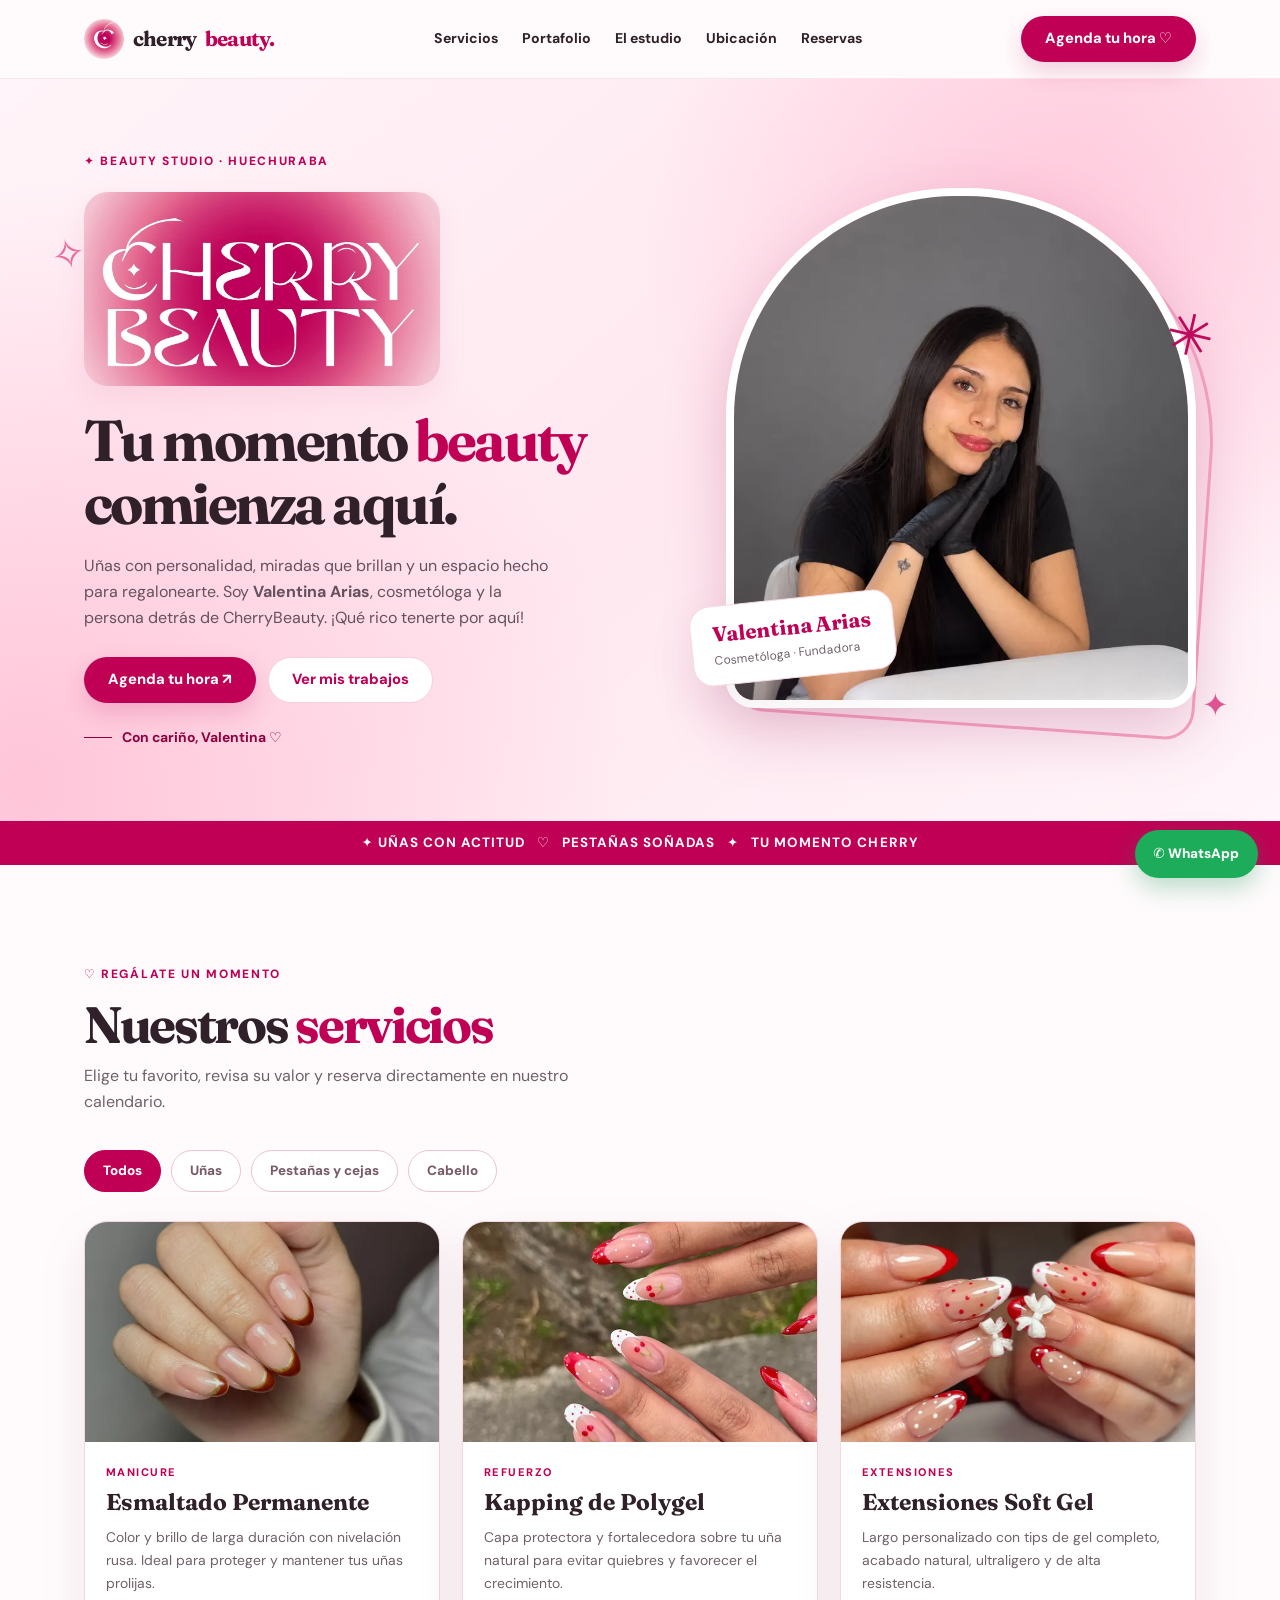
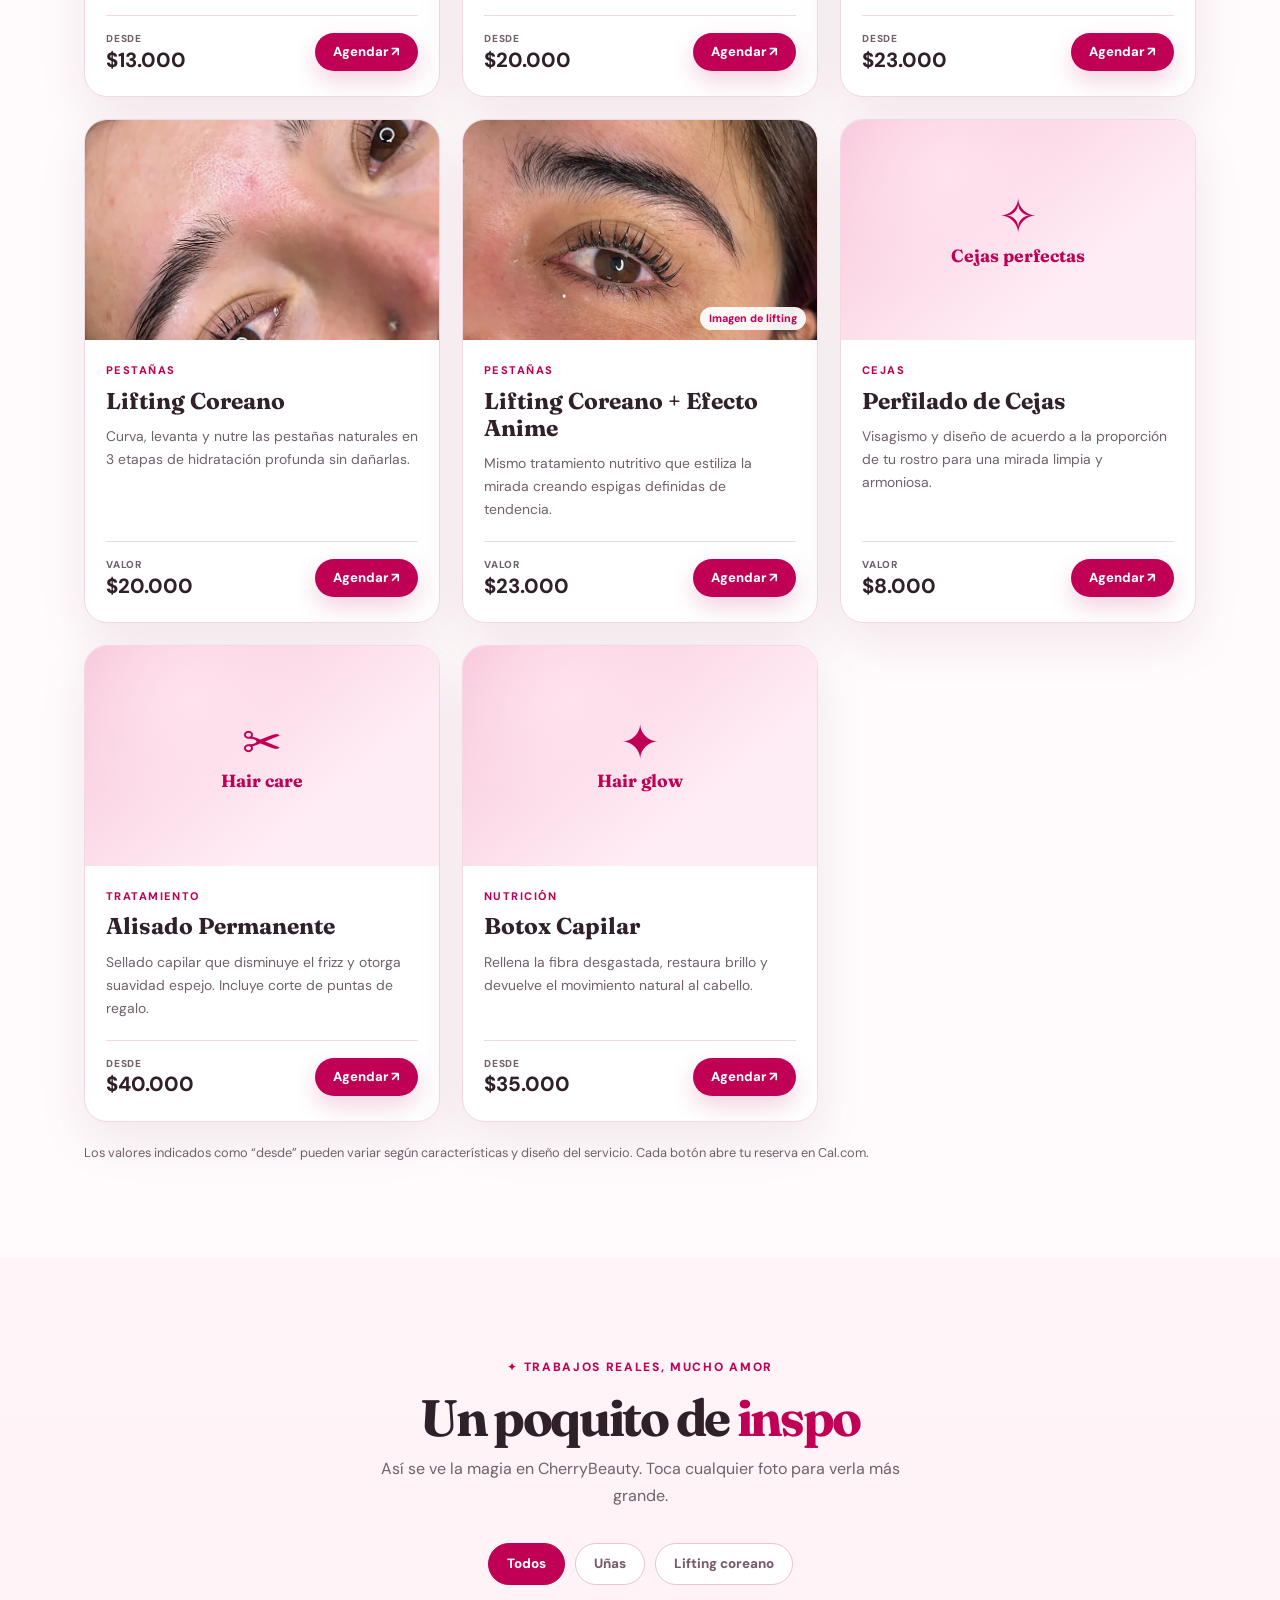
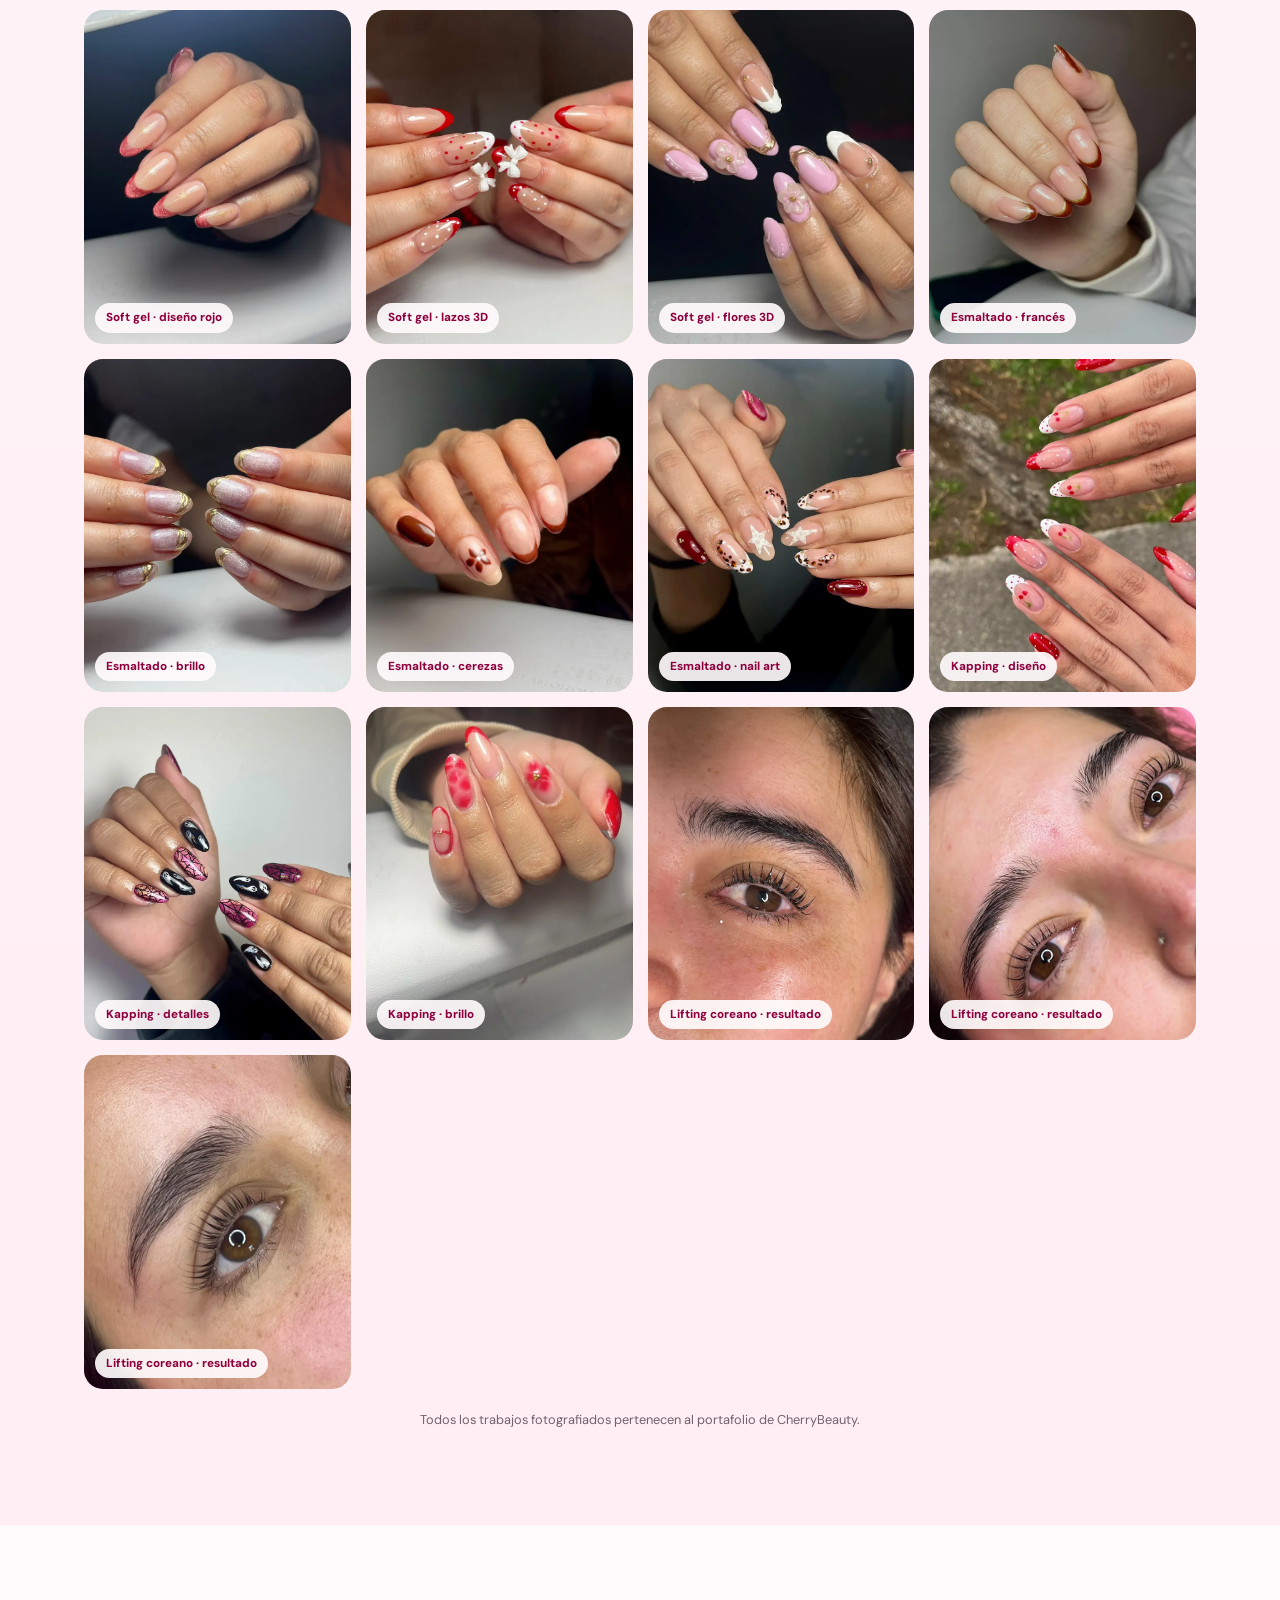
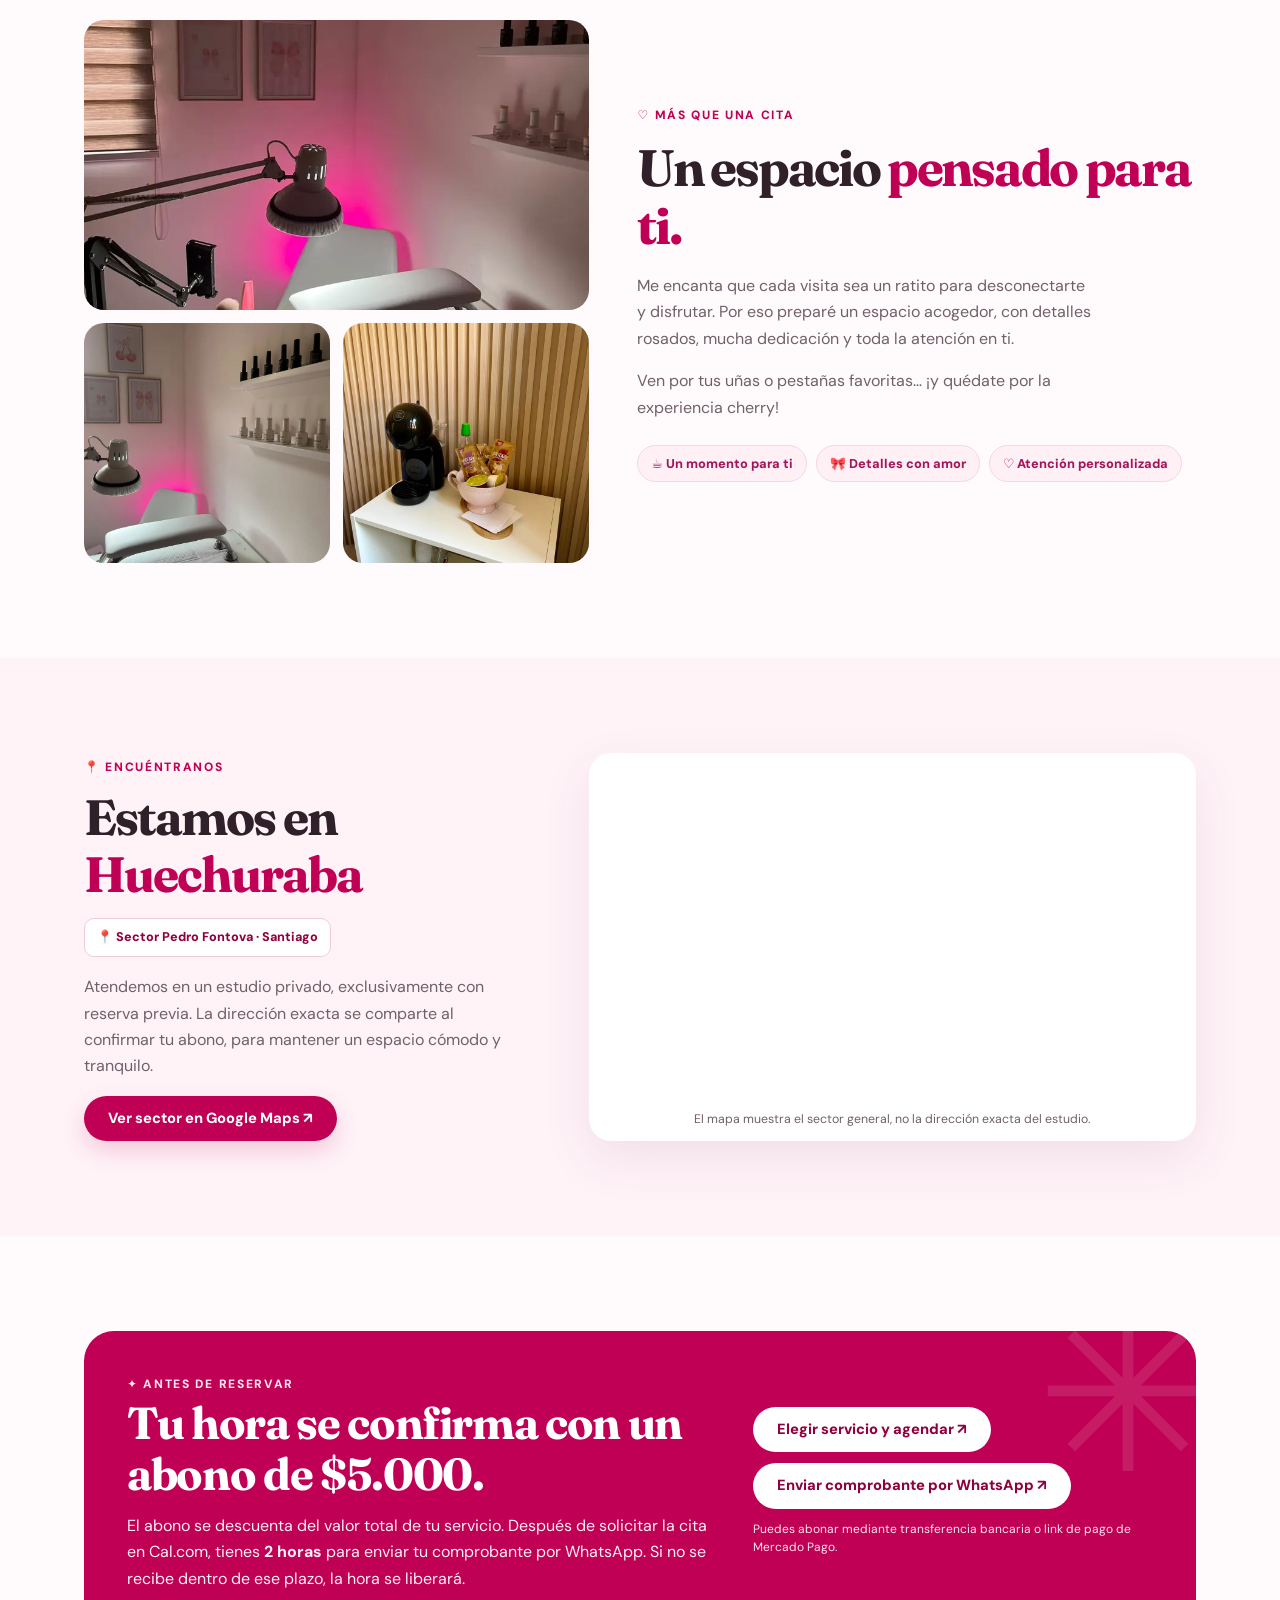
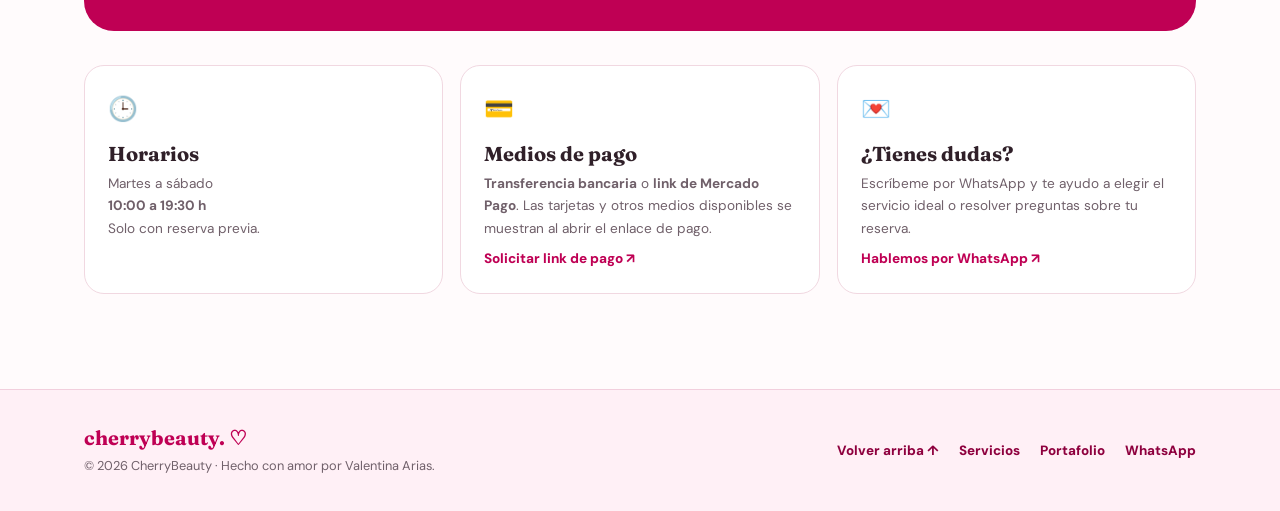
==== index.html @ fc08a3e6 "Add files via upload" ====
<!doctype html>
<html lang="es-CL">
<head>
  <meta charset="utf-8">
  <meta name="viewport" content="width=device-width, initial-scale=1">
  <meta name="theme-color" content="#c00059">
  <meta name="description" content="CherryBeauty: estudio de belleza de Valentina Arias en el sector Pedro Fontova, Huechuraba. Uñas, lifting coreano, cejas y tratamientos capilares. Agenda tu hora online.">
  <meta property="og:type" content="website">
  <meta property="og:title" content="CherryBeauty | Valentina Arias">
  <meta property="og:description" content="Tu momento beauty comienza aquí. Conoce nuestros servicios y reserva tu hora en Huechuraba.">
  <title>CherryBeauty | Valentina Arias · Agenda tu hora</title>
  <link rel="icon" type="image/webp" href="[data-uri]">
  <link rel="preconnect" href="https://fonts.googleapis.com">
  <link rel="preconnect" href="https://fonts.gstatic.com" crossorigin>
  <link href="https://fonts.googleapis.com/css2?family=DM+Sans:wght@400;500;600;700;800&family=Fraunces:opsz,wght,SOFT,WONK@9..144,600,0,1;9..144,700,0,1&display=swap" rel="stylesheet">
  <style>
    :root { --cherry:#bf0054; --cherry-dark:#8e003e; --pink:#ff91b9; --pale:#fff0f6; --blush:#ffe0eb; --cream:#fffbfc; --ink:#302029; --muted:#70606a; --border:#f1d8e1; --shadow:0 18px 50px rgba(122,29,72,.095); --radius:24px; }
    *,*::before,*::after {box-sizing:border-box}
    html {scroll-behavior:smooth;scroll-padding-top:90px}
    body {margin:0;font:400 16px/1.65 'DM Sans',system-ui,sans-serif;color:var(--ink);background:var(--cream);overflow-x:hidden}
    h1,h2,h3,p {margin-top:0}
    h1,h2,h3 {line-height:1.13}
    button,a { -webkit-tap-highlight-color:transparent }
    a {color:inherit}
    button {font:inherit;cursor:pointer}
    img {max-width:100%;display:block}
    .sr-only {position:absolute!important;clip:rect(1px,1px,1px,1px);height:1px;width:1px;overflow:hidden;white-space:nowrap}
    .skip-link {position:absolute;top:-100px;left:16px;background:#fff;padding:10px;z-index:9999}
    .skip-link:focus {top:12px}
    :focus-visible {outline:3px solid #ef73a1;outline-offset:3px}
    .container {max-width:1160px;margin:auto;padding-left:24px;padding-right:24px}
    .site-header {position:sticky;top:0;z-index:50;border-bottom:1px solid rgba(180,0,80,.09);background:rgba(255,251,252,.94);backdrop-filter:blur(16px)}
    .nav-inner {height:78px;display:flex;align-items:center;justify-content:space-between;gap:18px}
    .brand {display:flex;align-items:center;gap:9px;text-decoration:none;font-family:Fraunces,Georgia,serif;font-size:1.3rem;font-weight:700;letter-spacing:-.04em;white-space:nowrap}
    .brand img {width:40px;height:40px;object-fit:cover;border-radius:50%}
    .brand span {color:var(--cherry)}
    .nav-links {display:flex;gap:24px;align-items:center}
    .nav-links a {text-decoration:none;font-size:.88rem;font-weight:700;transition:color .2s}
    .nav-links a:hover {color:var(--cherry)}
    .nav-cta {white-space:nowrap}
    .btn {display:inline-flex;align-items:center;justify-content:center;gap:10px;text-decoration:none;border-radius:999px;border:1px solid transparent;padding:13px 23px;font-weight:800;line-height:1.2;font-size:.92rem;transition:transform .2s,background .2s,box-shadow .2s}
    .btn:hover {transform:translateY(-2px)}
    .btn-main {background:var(--cherry);color:white;box-shadow:0 10px 25px #bf00542e}
    .btn-main:hover {background:var(--cherry-dark)}
    .btn-light {background:#fff;color:var(--cherry);border-color:#f8cfde}
    .btn-outline {background:transparent;color:var(--cherry);border-color:var(--cherry)}
    .hero {position:relative;isolation:isolate;background:radial-gradient(circle at 83% 22%,#ff8db65b 0,transparent 35%),radial-gradient(circle at 2% 95%,#ffc5d9 0,transparent 42%),linear-gradient(140deg,#fff4f9,#ffe8f0 53%,#fff5fa);overflow:hidden}
    .hero::before {content:'✧';position:absolute;top:19%;left:4%;color:#eb6d9f;font-size:42px;transform:rotate(-15deg)}
    .hero::after {content:'✦';position:absolute;bottom:12%;right:4%;color:#df5490;font-size:32px}
    .hero-grid {min-height:650px;display:grid;grid-template-columns:1.03fr .97fr;gap:50px;align-items:center;padding-top:68px;padding-bottom:72px}
    .eyebrow {display:inline-flex;align-items:center;gap:7px;font-size:.75rem;font-weight:800;letter-spacing:.14em;text-transform:uppercase;color:var(--cherry)}
    .hero-logo {width:356px;max-width:100%;height:auto;border-radius:24px;margin:19px 0 24px;box-shadow:0 10px 30px #bf005414}
    .hero h1 {font:700 clamp(2.45rem,4.5vw,4.5rem)/1.09 Fraunces,Georgia,serif;letter-spacing:-.044em;margin-bottom:17px}
    .hero h1 em {font-style:normal;color:var(--cherry)}
    .hero p {color:#65515e;max-width:475px;margin-bottom:25px}
    .hero-actions {display:flex;flex-wrap:wrap;gap:12px}
    .hero-signature {margin-top:23px;display:flex;align-items:center;gap:10px;color:var(--cherry-dark);font-size:.87rem;font-weight:700}
    .signature-line {height:1px;width:28px;background:currentColor}
    .portrait {position:relative;max-width:470px;width:100%;margin-left:auto}
    .portrait::before {content:'';position:absolute;inset:22px -15px -18px 24px;border:3px solid #f8a7c4;border-radius:230px 230px 30px 30px;transform:rotate(4deg);z-index:-1}
    .portrait img {width:100%;height:520px;object-fit:cover;object-position:center 37%;border-radius:230px 230px 28px 28px;border:8px solid #fff;box-shadow:0 22px 60px #a02d6240}
    .portrait-note {position:absolute;bottom:30px;left:-35px;background:#fff;border:1px solid #f6dbe5;box-shadow:var(--shadow);border-radius:20px;padding:14px 21px;transform:rotate(-6deg);line-height:1.35}
    .portrait-note strong {display:block;color:var(--cherry);font-family:Fraunces,serif;font-size:1.3rem}
    .portrait-note span {font-size:.75rem;color:var(--muted)}
    .spark {position:absolute;right:-18px;top:23%;font-size:57px;line-height:1;color:#be0a5c;transform:rotate(13deg)}
    .ticker {background:var(--cherry);color:#fff;padding:11px 18px;text-align:center;font-weight:700;font-size:.84rem;letter-spacing:.075em}
    section {scroll-margin-top:88px}
    .section {padding-top:95px;padding-bottom:95px}
    .section-head {display:flex;align-items:end;justify-content:space-between;gap:20px;margin-bottom:34px}
    .section-head h2,.center-head h2 {font:700 clamp(2.2rem,4vw,3.25rem)/1.13 Fraunces,Georgia,serif;letter-spacing:-.045em;margin:10px 0 9px}
    .section-head p,.center-head p {color:var(--muted);max-width:540px;margin-bottom:0}
    .center-head {text-align:center;max-width:640px;margin:0 auto 34px}
    .center-head p {margin-left:auto;margin-right:auto}
    .pink-underline {color:var(--cherry)}
    .chips {display:flex;flex-wrap:wrap;gap:10px}
    .chip {border:1px solid #ebc4d3;background:#fff;color:#785b6a;border-radius:100px;padding:9px 18px;font-weight:800;font-size:.84rem;transition:.2s}
    .chip:hover,.chip[aria-pressed="true"] {background:var(--cherry);color:white;border-color:var(--cherry)}
    .services-grid {display:grid;grid-template-columns:repeat(3,minmax(0,1fr));gap:22px;margin-top:29px}
    .service-card {background:white;border:1px solid var(--border);border-radius:23px;overflow:hidden;display:flex;flex-direction:column;box-shadow:var(--shadow);transition:transform .2s,box-shadow .2s}
    .service-card:hover {transform:translateY(-5px);box-shadow:0 24px 54px #a54b761d}
    .service-media {height:220px;overflow:hidden;position:relative;background:linear-gradient(145deg,#ffdeeb,#ff8db9);display:flex;align-items:center;justify-content:center}
    .service-media img {width:100%;height:100%;object-fit:cover;object-position:center 48%;transition:transform .45s}
    .service-card:hover .service-media img {transform:scale(1.05)}
    .service-photo-note {position:absolute;bottom:10px;right:11px;background:#ffffffeb;color:var(--cherry);padding:3px 9px;border-radius:999px;font-size:.67rem;font-weight:800}
    .service-media.no-photo {background:radial-gradient(circle at 30% 25%,#ffe2ee,transparent 42%),linear-gradient(140deg,#f8c7db,#ffedf5 70%);color:var(--cherry)}
    .service-media.no-photo .art {text-align:center}
    .service-media.no-photo .art b {display:block;font-size:3rem;line-height:1.1}
    .service-media.no-photo .art small {font:700 1.1rem Fraunces,serif}
    .service-body {padding:21px 21px 23px;display:flex;flex-direction:column;flex:1}
    .service-category {font-size:.69rem;text-transform:uppercase;letter-spacing:.13em;font-weight:800;color:var(--cherry);margin-bottom:8px}
    .service-body h3 {font:700 1.43rem/1.19 Fraunces,Georgia,serif;margin-bottom:10px}
    .service-body p {font-size:.87rem;color:var(--muted);margin-bottom:20px;flex:1}
    .service-bottom {display:flex;justify-content:space-between;align-items:center;gap:9px;border-top:1px solid var(--border);padding-top:15px}
    .price-label {display:block;text-transform:uppercase;letter-spacing:.075em;color:var(--muted);font-size:.63rem;font-weight:800}
    .price-number {display:block;font-size:1.28rem;font-weight:800;line-height:1.25}
    .service-bottom .btn {font-size:.82rem;padding:10px 17px}
    .note-below {font-size:.8rem;color:var(--muted);margin:20px 0 0}
    .gallery-section {background:linear-gradient(180deg,#fff4f8,#ffeef4)}
    .gallery-grid {display:grid;grid-template-columns:repeat(4,minmax(0,1fr));gap:15px;margin-top:25px}
    .gallery-item {padding:0;border:0;position:relative;overflow:hidden;border-radius:19px;background:#f3dbe4;aspect-ratio:4/5;text-align:left;cursor:zoom-in}
    .gallery-item img {width:100%;height:100%;object-fit:cover;transition:transform .3s}
    .gallery-item:hover img {transform:scale(1.06)}
    .gallery-label {position:absolute;bottom:11px;left:11px;color:var(--cherry-dark);background:#fffbfcea;font-size:.73rem;padding:5px 11px;border-radius:30px;font-weight:800}
    .gallery-item[hidden],.service-card[hidden] {display:none!important}
    .experience-grid {display:grid;grid-template-columns:.95fr 1.05fr;gap:48px;align-items:center}
    .experience-photos {display:grid;grid-template-columns:1fr 1fr;gap:13px}
    .experience-photos img {width:100%;height:240px;object-fit:cover;border-radius:20px}
    .experience-photos img:first-child {height:290px;grid-column:span 2;object-position:center 55%}
    .experience-copy h2 {font:700 clamp(2.2rem,4vw,3.2rem)/1.13 Fraunces,Georgia,serif;letter-spacing:-.045em;margin:12px 0 18px}
    .experience-copy p {color:var(--muted);max-width:455px}
    .mini-list {display:flex;flex-wrap:wrap;gap:9px;margin-top:24px}
    .mini-list span {background:var(--pale);border:1px solid #f3d8e2;color:#a31558;border-radius:999px;padding:7px 13px;font-size:.8rem;font-weight:800}
    .location-section {background:#fff3f8}
    .location-grid {display:grid;grid-template-columns:.88fr 1.12fr;gap:28px;align-items:center}
    .location-copy h2 {font:700 clamp(2.2rem,4vw,3.1rem)/1.15 Fraunces,Georgia,serif;letter-spacing:-.04em;margin:10px 0 15px}
    .location-copy p {color:var(--muted);max-width:430px}
    .location-tag {display:inline-flex;align-items:center;gap:6px;padding:8px 12px;border-radius:10px;background:#fff;border:1px solid #efccda;color:var(--cherry-dark);font-weight:800;font-size:.79rem;margin-bottom:17px}
    .map-card {background:white;border:8px solid white;box-shadow:var(--shadow);border-radius:22px;overflow:hidden;min-height:340px}
    .map-card iframe {display:block;border:0;width:100%;height:340px}
    .map-foot {padding:8px 10px 4px;color:var(--muted);font-size:.77rem;text-align:center}
    .booking-banner {background:var(--cherry);color:#fff;border-radius:30px;display:grid;grid-template-columns:1.2fr .8fr;gap:25px;padding:39px 43px;align-items:center;position:relative;overflow:hidden}
    .booking-banner::after {content:'✳';position:absolute;right:-24px;top:-45px;font-size:220px;opacity:.11;line-height:1}
    .booking-banner h2 {font:700 clamp(2rem,3.5vw,3rem)/1.15 Fraunces,Georgia,serif;letter-spacing:-.03em;margin:0 0 13px}
    .booking-banner p {margin:0;color:#fff0f6;max-width:580px}
    .booking-actions {display:flex;flex-direction:column;align-items:flex-start;gap:11px;position:relative;z-index:1}
    .booking-actions .btn {color:var(--cherry-dark);background:#fff;min-width:220px}
    .booking-actions .small {font-size:.75rem;color:#ffe4ee;line-height:1.5}
    .info-grid {display:grid;grid-template-columns:repeat(3,minmax(0,1fr));gap:17px;margin-top:34px}
    .info-card {border:1px solid var(--border);background:#fff;border-radius:20px;padding:23px}
    .info-card .info-icon {font-size:1.5rem;margin-bottom:12px}
    .info-card h3 {font:700 1.26rem Fraunces,Georgia,serif;margin-bottom:7px}
    .info-card p {font-size:.85rem;color:var(--muted);margin-bottom:0}
    .info-card a {color:var(--cherry);font-weight:800;text-decoration:none}
    .info-card a:hover {text-decoration:underline}
    .footer {background:#fff0f6;border-top:1px solid #f2cfdd;padding:35px 0}
    .footer-inner {display:flex;align-items:center;justify-content:space-between;gap:25px;flex-wrap:wrap}
    .footer-brand {font:700 1.25rem Fraunces,Georgia,serif;color:var(--cherry)}
    .footer p {font-size:.8rem;color:var(--muted);margin:5px 0 0}
    .footer-links {display:flex;gap:20px;flex-wrap:wrap}
    .footer-links a {font-size:.84rem;text-decoration:none;font-weight:800;color:var(--cherry-dark)}
    .footer-links a:hover {text-decoration:underline}
    .wa-float {position:fixed;bottom:22px;right:22px;z-index:60;background:#1dac59;color:#fff;border-radius:100px;box-shadow:0 9px 26px #249a5c55;text-decoration:none;font-weight:800;display:flex;align-items:center;gap:8px;padding:13px 19px;font-size:.85rem;transition:transform .2s}
    .wa-float:hover {transform:translateY(-3px)}
    .lightbox {position:fixed;inset:0;background:#1b0819e8;z-index:100;display:none;align-items:center;justify-content:center;padding:45px 20px 30px}
    .lightbox.is-open {display:flex}
    .lightbox-inner {max-width:min(92vw,800px);max-height:90vh;text-align:center}
    .lightbox-inner img {max-height:78vh;max-width:100%;width:auto;margin:auto;object-fit:contain;border-radius:14px}
    .lightbox-caption {margin:12px 0 0;color:#fff;font-weight:700}
    .lightbox-close {position:absolute;top:13px;right:19px;border:0;background:white;color:var(--cherry);border-radius:50%;font-size:1.5rem;font-weight:800;width:43px;height:43px}
    @media(max-width:1010px) { .nav-links {gap:12px}.nav-links a {font-size:.81rem}.hero-grid {gap:25px}.portrait img {height:480px}.services-grid {grid-template-columns:repeat(2,minmax(0,1fr))}.gallery-grid {grid-template-columns:repeat(3,minmax(0,1fr))}}
    @media(max-width:760px) { .nav-inner {height:67px}.nav-links {display:none}.brand {font-size:1.17rem}.brand img {width:35px;height:35px}.nav-cta {font-size:.8rem;padding:10px 14px}.hero-grid {grid-template-columns:1fr;gap:30px;padding-top:40px;padding-bottom:55px}.hero-content {text-align:center}.hero-logo {margin:15px auto 22px;width:310px}.hero p {margin-left:auto;margin-right:auto}.hero-actions {justify-content:center}.hero-signature {justify-content:center}.portrait {margin:0 auto;width:min(100%,400px)}.portrait img {height:410px}.portrait-note {left:0;bottom:18px}.spark {right:0}.hero::before {top:2%}.section {padding-top:72px;padding-bottom:72px}.section-head {display:block}.section-head .chips {margin-top:21px}.experience-grid,.location-grid,.booking-banner {grid-template-columns:1fr}.experience-grid {gap:25px}.experience-copy {grid-row:1}.booking-banner {padding:29px 27px}.info-grid {grid-template-columns:1fr 1fr}.map-card iframe {height:300px}.map-card {min-height:300px}}
    @media(max-width:520px) { .container {padding-left:17px;padding-right:17px}.hero-grid {padding-top:23px;padding-bottom:44px;gap:15px}.hero h1 {font-size:2.22rem;margin-bottom:12px}.hero-logo {width:234px;margin:10px auto 12px}.hero p {font-size:.9rem;line-height:1.48;margin-bottom:17px}.hero-signature {margin-top:12px}.portrait {width:min(100%,340px)}.portrait img {height:376px}.portrait-note {left:-2px;bottom:12px;padding:10px 15px}.portrait-note strong {font-size:1.05rem}.ticker {font-size:.66rem;letter-spacing:.02em}.section {padding-top:60px;padding-bottom:60px}.services-grid {grid-template-columns:1fr;gap:16px}.service-media {height:235px}.gallery-grid {grid-template-columns:repeat(2,minmax(0,1fr));gap:10px}.gallery-item {border-radius:13px}.gallery-label {font-size:.66rem;bottom:7px;left:6px;padding:4px 7px}.experience-photos img {height:165px;border-radius:13px}.experience-photos img:first-child {height:215px}.info-grid {grid-template-columns:1fr}.footer-inner {justify-content:center;text-align:center}.footer-links {justify-content:center}.wa-float {right:14px;bottom:13px;padding:10px 14px;font-size:.78rem}.chip {padding:8px 12px;font-size:.75rem}.btn {padding:12px 18px}.booking-banner {border-radius:21px}.booking-actions .btn {width:100%}}
    @media(prefers-reduced-motion:reduce) {html {scroll-behavior:auto}*,*::before,*::after {transition-duration:.01ms!important;animation-duration:.01ms!important}}
  </style>
</head>
<body>
  <a class="skip-link" href="#contenido">Saltar al contenido</a>
  <header class="site-header" id="inicio">
    <nav class="container nav-inner" aria-label="Menú principal">
      <a class="brand" href="#inicio"><img src="[data-uri]" width="40" height="40" alt="Símbolo CherryBeauty">cherry<span>beauty.</span></a>
      <div class="nav-links"><a href="#servicios">Servicios</a><a href="#portafolio">Portafolio</a><a href="#estudio">El estudio</a><a href="#ubicacion">Ubicación</a><a href="#reservas">Reservas</a></div>
      <a class="btn btn-main nav-cta" href="#servicios">Agenda tu hora ♡</a>
    </nav>
  </header>
  <main id="contenido">
    <section class="hero" aria-labelledby="hero-title">
      <div class="container hero-grid">
        <div class="hero-content">
          <div class="eyebrow">✦ Beauty studio · Huechuraba</div>
          <img class="hero-logo" src="[data-uri]" width="1240" height="675" alt="Logo oficial CHERRY BEAUTY">
          <h1 id="hero-title">Tu momento <em>beauty</em> comienza aquí.</h1>
          <p>Uñas con personalidad, miradas que brillan y un espacio hecho para regalonearte. Soy <strong>Valentina Arias</strong>, cosmetóloga y la persona detrás de CherryBeauty. ¡Qué rico tenerte por aquí!</p>
          <div class="hero-actions"><a class="btn btn-main" href="#servicios">Agenda tu hora ↗</a><a class="btn btn-light" href="#portafolio">Ver mis trabajos</a></div>
          <div class="hero-signature"><span class="signature-line"></span> Con cariño, Valentina ♡</div>
        </div>
        <div class="portrait">
          <img src="[data-uri]" width="720" height="1080" fetchpriority="high" alt="Valentina Arias, cosmetóloga y fundadora de CherryBeauty">
          <div class="portrait-note"><strong>Valentina Arias</strong><span>Cosmetóloga · Fundadora</span></div>
          <span class="spark" aria-hidden="true">✳</span>
        </div>
      </div>
    </section>
    <div class="ticker">✦ UÑAS CON ACTITUD &nbsp; ♡ &nbsp; PESTAÑAS SOÑADAS &nbsp; ✦ &nbsp; TU MOMENTO CHERRY</div>
    <section class="section container" id="servicios" aria-labelledby="servicios-title">
      <div class="section-head">
        <div><div class="eyebrow">♡ Regálate un momento</div><h2 id="servicios-title">Nuestros <span class="pink-underline">servicios</span></h2><p>Elige tu favorito, revisa su valor y reserva directamente en nuestro calendario.</p></div>
      </div>
      <div class="chips" id="service-filters" role="group" aria-label="Filtrar servicios">
        <button class="chip" type="button" data-service-filter="todos" aria-pressed="true">Todos</button>
        <button class="chip" type="button" data-service-filter="unas" aria-pressed="false">Uñas</button>
        <button class="chip" type="button" data-service-filter="mirada" aria-pressed="false">Pestañas y cejas</button>
        <button class="chip" type="button" data-service-filter="cabello" aria-pressed="false">Cabello</button>
      </div>
      <div id="services-grid" class="services-grid" aria-live="polite"></div>
      <p class="note-below">Los valores indicados como “desde” pueden variar según características y diseño del servicio. Cada botón abre tu reserva en Cal.com.</p>
    </section>
    <section class="gallery-section section" id="portafolio" aria-labelledby="portafolio-title">
      <div class="container">
        <div class="center-head"><div class="eyebrow">✦ Trabajos reales, mucho amor</div><h2 id="portafolio-title">Un poquito de <span class="pink-underline">inspo</span></h2><p>Así se ve la magia en CherryBeauty. Toca cualquier foto para verla más grande.</p></div>
        <div class="chips" style="justify-content:center" id="gallery-filters" role="group" aria-label="Filtrar portafolio">
          <button class="chip" type="button" data-gallery-filter="todos" aria-pressed="true">Todos</button>
          <button class="chip" type="button" data-gallery-filter="unas" aria-pressed="false">Uñas</button>
          <button class="chip" type="button" data-gallery-filter="mirada" aria-pressed="false">Lifting coreano</button>
        </div>
        <div class="gallery-grid" id="gallery-grid"></div>
        <p class="note-below" style="text-align:center">Todos los trabajos fotografiados pertenecen al portafolio de CherryBeauty.</p>
        <div id="instagram-link-wrap" style="text-align:center;margin-top:24px" hidden><a class="btn btn-outline" id="instagram-link" href="#" target="_blank" rel="noopener noreferrer">Ver más en Instagram ↗</a></div>
      </div>
    </section>
    <section class="section container" id="estudio" aria-labelledby="estudio-title">
      <div class="experience-grid">
        <div class="experience-photos">
          <img src="[data-uri]" width="900" height="1200" loading="lazy" alt="Mesa de manicure de CherryBeauty con luz rosada y decoración">
          <img src="[data-uri]" width="700" height="900" loading="lazy" alt="Detalle del espacio de trabajo, colores y decoración del estudio">
          <img src="[data-uri]" width="700" height="900" loading="lazy" alt="Rincón de café y cortesías del estudio CherryBeauty">
        </div>
        <div class="experience-copy"><div class="eyebrow">♡ Más que una cita</div><h2 id="estudio-title">Un espacio <span class="pink-underline">pensado para ti.</span></h2><p>Me encanta que cada visita sea un ratito para desconectarte y disfrutar. Por eso preparé un espacio acogedor, con detalles rosados, mucha dedicación y toda la atención en ti.</p><p>Ven por tus uñas o pestañas favoritas… ¡y quédate por la experiencia cherry!</p><div class="mini-list"><span>☕ Un momento para ti</span><span>🎀 Detalles con amor</span><span>♡ Atención personalizada</span></div></div>
      </div>
    </section>
    <section class="location-section section" id="ubicacion" aria-labelledby="ubicacion-title">
      <div class="container location-grid">
        <div class="location-copy"><div class="eyebrow">📍 Encuéntranos</div><h2 id="ubicacion-title">Estamos en <span class="pink-underline">Huechuraba</span></h2><div class="location-tag">📍 Sector Pedro Fontova · Santiago</div><p>Atendemos en un estudio privado, exclusivamente con reserva previa. La dirección exacta se comparte al confirmar tu abono, para mantener un espacio cómodo y tranquilo.</p><a class="btn btn-main" href="https://www.google.com/maps/search/?api=1&amp;query=Pedro+Fontova%2C+Huechuraba%2C+Chile" target="_blank" rel="noopener noreferrer">Ver sector en Google Maps ↗</a></div>
        <div class="map-card"><iframe title="Mapa general del sector Pedro Fontova, Huechuraba" loading="lazy" referrerpolicy="no-referrer-when-downgrade" src="https://www.google.com/maps?q=Pedro%20Fontova%2C%20Huechuraba%2C%20Chile&amp;output=embed"></iframe><div class="map-foot">El mapa muestra el sector general, no la dirección exacta del estudio.</div></div>
      </div>
    </section>
    <section class="section container" id="reservas" aria-labelledby="reservas-title">
      <div class="booking-banner"><div><div class="eyebrow" style="color:#ffe5ef">✦ Antes de reservar</div><h2 id="reservas-title">Tu hora se confirma con un abono de $5.000.</h2><p>El abono se descuenta del valor total de tu servicio. Después de solicitar la cita en Cal.com, tienes <strong>2 horas</strong> para enviar tu comprobante por WhatsApp. Si no se recibe dentro de ese plazo, la hora se liberará.</p></div><div class="booking-actions"><a class="btn" href="#servicios">Elegir servicio y agendar ↗</a><a class="btn" id="receipt-link" href="https://wa.me/56926038867" target="_blank" rel="noopener noreferrer">Enviar comprobante por WhatsApp ↗</a><span class="small">Puedes abonar mediante transferencia bancaria o link de pago de Mercado Pago.</span></div></div>
      <div class="info-grid" id="contacto">
        <div class="info-card"><div class="info-icon">🕒</div><h3>Horarios</h3><p>Martes a sábado<br><strong>10:00 a 19:30 h</strong><br>Solo con reserva previa.</p></div>
        <div class="info-card"><div class="info-icon">💳</div><h3>Medios de pago</h3><p><strong>Transferencia bancaria</strong> o <strong>link de Mercado Pago</strong>. Las tarjetas y otros medios disponibles se muestran al abrir el enlace de pago.</p><p style="margin-top:8px"><a id="payment-link" href="https://wa.me/56926038867" target="_blank" rel="noopener noreferrer">Solicitar link de pago ↗</a></p></div>
        <div class="info-card"><div class="info-icon">💌</div><h3>¿Tienes dudas?</h3><p>Escríbeme por WhatsApp y te ayudo a elegir el servicio ideal o resolver preguntas sobre tu reserva.</p><p style="margin-top:8px"><a id="questions-link" href="https://wa.me/56926038867" target="_blank" rel="noopener noreferrer">Hablemos por WhatsApp ↗</a></p></div>
      </div>
    </section>
  </main>
  <footer class="footer"><div class="container footer-inner"><div><div class="footer-brand">cherrybeauty. ♡</div><p>© <span id="year"></span> CherryBeauty · Hecho con amor por Valentina Arias.</p></div><div class="footer-links"><a href="#inicio">Volver arriba ↑</a><a href="#servicios">Servicios</a><a href="#portafolio">Portafolio</a><a id="footer-whatsapp" href="https://wa.me/56926038867" target="_blank" rel="noopener noreferrer">WhatsApp</a><a id="footer-instagram" href="#" hidden target="_blank" rel="noopener noreferrer">Instagram</a></div></div></footer>
  <a class="wa-float" id="whatsapp-floating" href="https://wa.me/56926038867" target="_blank" rel="noopener noreferrer" aria-label="Escribir a CherryBeauty por WhatsApp">✆ WhatsApp</a>
  <div class="lightbox" id="lightbox" role="dialog" aria-modal="true" aria-label="Fotografía ampliada" aria-hidden="true"><button class="lightbox-close" id="lightbox-close" type="button" aria-label="Cerrar fotografía">×</button><div class="lightbox-inner"><img id="lightbox-img" alt=""><p class="lightbox-caption" id="lightbox-caption"></p></div></div>
  <script>
    'use strict';
    // CONFIGURACIÓN: enlaces originales de Cal.com preservados.
    const WHATSAPP_NUMERO = '56926038867';
    // Cuando tengas tu URL exacta de Instagram, ponla aquí. Ejemplo: 'https://www.instagram.com/tuusuario/'
    const INSTAGRAM_URL = '';
    const SERVICIOS = [
      {categoria:'unas',tag:'Manicure',nombre:'Esmaltado Permanente',desc:'Color y brillo de larga duración con nivelación rusa. Ideal para proteger y mantener tus uñas prolijas.',precio:'$13.000',desde:true,img:'[data-uri]',link:'https://cal.com/valentina-mc4iov/esmaltado-permanente?hl=es'},
      {categoria:'unas',tag:'Refuerzo',nombre:'Kapping de Polygel',desc:'Capa protectora y fortalecedora sobre tu uña natural para evitar quiebres y favorecer el crecimiento.',precio:'$20.000',desde:true,img:'[data-uri]',link:'https://cal.com/valentina-mc4iov/kapping-de-polygel'},
      {categoria:'unas',tag:'Extensiones',nombre:'Extensiones Soft Gel',desc:'Largo personalizado con tips de gel completo, acabado natural, ultraligero y de alta resistencia.',precio:'$23.000',desde:true,img:'[data-uri]',link:'https://cal.com/valentina-mc4iov/soft-gel?hl=es'},
      {categoria:'mirada',tag:'Pestañas',nombre:'Lifting Coreano',desc:'Curva, levanta y nutre las pestañas naturales en 3 etapas de hidratación profunda sin dañarlas.',precio:'$20.000',desde:false,img:'[data-uri]',link:'https://cal.com/valentina-mc4iov/lifting-coreano?hl=es'},
      {categoria:'mirada',tag:'Pestañas',nombre:'Lifting Coreano + Efecto Anime',desc:'Mismo tratamiento nutritivo que estiliza la mirada creando espigas definidas de tendencia.',precio:'$23.000',desde:false,img:'[data-uri]',imgNote:'Imagen de lifting',link:'https://cal.com/valentina-mc4iov/lifting-coreano-efecto-anime?hl=es'},
      {categoria:'mirada',tag:'Cejas',nombre:'Perfilado de Cejas',desc:'Visagismo y diseño de acuerdo a la proporción de tu rostro para una mirada limpia y armoniosa.',precio:'$8.000',desde:false,img:null,icon:'✧',placeholder:'Cejas perfectas',link:'https://cal.com/valentina-mc4iov/perfilado-de-cejas'},
      {categoria:'cabello',tag:'Tratamiento',nombre:'Alisado Permanente',desc:'Sellado capilar que disminuye el frizz y otorga suavidad espejo. Incluye corte de puntas de regalo.',precio:'$40.000',desde:true,img:null,icon:'✂',placeholder:'Hair care',link:'https://cal.com/valentina-mc4iov/alisado-permanente?hl=es'},
      {categoria:'cabello',tag:'Nutrición',nombre:'Botox Capilar',desc:'Rellena la fibra desgastada, restaura brillo y devuelve el movimiento natural al cabello.',precio:'$35.000',desde:true,img:null,icon:'✦',placeholder:'Hair glow',link:'https://cal.com/valentina-mc4iov/botox-capilar?hl=es'}
    ];
    const FOTOS = [
      {cat:'unas',label:'Soft gel · diseño rojo',src:'[data-uri]'},
      {cat:'unas',label:'Soft gel · lazos 3D',src:'[data-uri]'},
      {cat:'unas',label:'Soft gel · flores 3D',src:'[data-uri]'},
      {cat:'unas',label:'Esmaltado · francés',src:'[data-uri]'},
      {cat:'unas',label:'Esmaltado · brillo',src:'[data-uri]'},
      {cat:'unas',label:'Esmaltado · cerezas',src:'[data-uri]'},
      {cat:'unas',label:'Esmaltado · nail art',src:'[data-uri]'},
      {cat:'unas',label:'Kapping · diseño',src:'[data-uri]'},
      {cat:'unas',label:'Kapping · detalles',src:'[data-uri]'},
      {cat:'unas',label:'Kapping · brillo',src:'[data-uri]'},
      {cat:'mirada',label:'Lifting coreano · resultado',src:'[data-uri]'},
      {cat:'mirada',label:'Lifting coreano · resultado',src:'[data-uri]'},
      {cat:'mirada',label:'Lifting coreano · resultado',src:'[data-uri]'}
    ];
    const waUrl = (text) => 'https://wa.me/' + WHATSAPP_NUMERO + '?text=' + encodeURIComponent(text);
    document.getElementById('whatsapp-floating').href = waUrl('¡Hola, Valentina! Tengo una consulta sobre CherryBeauty ♡');
    document.getElementById('footer-whatsapp').href = waUrl('¡Hola! Quisiera consultar por los servicios de CherryBeauty.');
    document.getElementById('questions-link').href = waUrl('¡Hola, Valentina! Quisiera hacer una consulta sobre sus servicios.');
    document.getElementById('receipt-link').href = waUrl('¡Hola, Valentina! Quiero enviar el comprobante de mi abono de $5.000 para confirmar mi cita.');
    document.getElementById('payment-link').href = waUrl('¡Hola, Valentina! ¿Me puedes enviar el link de Mercado Pago para abonar $5.000?');
    document.getElementById('year').textContent = new Date().getFullYear();
    if (/^https:\/\/www\.instagram\.com\/[^/]+\/?/i.test(INSTAGRAM_URL)) {
      document.getElementById('instagram-link').href = INSTAGRAM_URL;
      document.getElementById('instagram-link-wrap').hidden = false;
      document.getElementById('footer-instagram').href = INSTAGRAM_URL;
      document.getElementById('footer-instagram').hidden = false;
    }
    function renderServices(cat='todos') {
      const grid = document.getElementById('services-grid');
      const list = cat==='todos' ? SERVICIOS : SERVICIOS.filter(s=>s.categoria===cat);
      grid.innerHTML = list.map(s=>`<article class="service-card">
        <div class="service-media ${s.img?'':'no-photo'}">
          ${s.img ? `<img src="${s.img}" alt="Trabajo de ${s.categoria==='unas'?'manicure':'lifting de pestañas'} realizado en CherryBeauty" loading="lazy">` : `<div class="art" aria-hidden="true"><b>${s.icon}</b><small>${s.placeholder}</small></div>`}
          ${s.imgNote ? `<span class="service-photo-note">${s.imgNote}</span>`:''}
        </div>
        <div class="service-body"><span class="service-category">${s.tag}</span><h3>${s.nombre}</h3><p>${s.desc}</p>
          <div class="service-bottom"><div><span class="price-label">${s.desde?'Desde':'Valor'}</span><strong class="price-number">${s.precio}</strong></div>
          <a class="btn btn-main" href="${s.link}" target="_blank" rel="noopener noreferrer" aria-label="Agendar ${s.nombre} en Cal.com">Agendar ↗</a></div>
        </div></article>`).join('');
    }
    document.querySelectorAll('[data-service-filter]').forEach(btn => btn.addEventListener('click',()=>{
      document.querySelectorAll('[data-service-filter]').forEach(b=>b.setAttribute('aria-pressed',String(b===btn)));
      renderServices(btn.dataset.serviceFilter);
    }));
    const galleryGrid=document.getElementById('gallery-grid');
    galleryGrid.innerHTML=FOTOS.map((f,i)=>`<button class="gallery-item" type="button" data-category="${f.cat}" data-photo-index="${i}" aria-label="Ampliar foto: ${f.label}">
      <img src="${f.src}" loading="lazy" alt="${f.label}, trabajo real de CherryBeauty"><span class="gallery-label">${f.label}</span></button>`).join('');
    document.querySelectorAll('[data-gallery-filter]').forEach(btn => btn.addEventListener('click',()=>{
      document.querySelectorAll('[data-gallery-filter]').forEach(b=>b.setAttribute('aria-pressed',String(b===btn)));
      document.querySelectorAll('.gallery-item').forEach(it=>it.hidden=(btn.dataset.galleryFilter!=='todos' && it.dataset.category!==btn.dataset.galleryFilter));
    }));
    const dialog=document.getElementById('lightbox');
    let priorFocus=null;
    function closeLightbox(){dialog.classList.remove('is-open');dialog.setAttribute('aria-hidden','true');document.body.style.overflow='';if(priorFocus)priorFocus.focus();}
    galleryGrid.addEventListener('click',event=>{
      const item=event.target.closest('.gallery-item');if(!item)return;
      const f=FOTOS[Number(item.dataset.photoIndex)];priorFocus=item;
      document.getElementById('lightbox-img').src=f.src;
      document.getElementById('lightbox-img').alt=f.label;
      document.getElementById('lightbox-caption').textContent=f.label;
      dialog.classList.add('is-open');dialog.setAttribute('aria-hidden','false');document.body.style.overflow='hidden';document.getElementById('lightbox-close').focus();
    });
    document.getElementById('lightbox-close').addEventListener('click',closeLightbox);
    dialog.addEventListener('click',e=>{if(e.target===dialog)closeLightbox();});
    document.addEventListener('keydown',e=>{if(e.key==='Escape'&&dialog.classList.contains('is-open'))closeLightbox();});
    renderServices();
  </script>
</body>
</html>
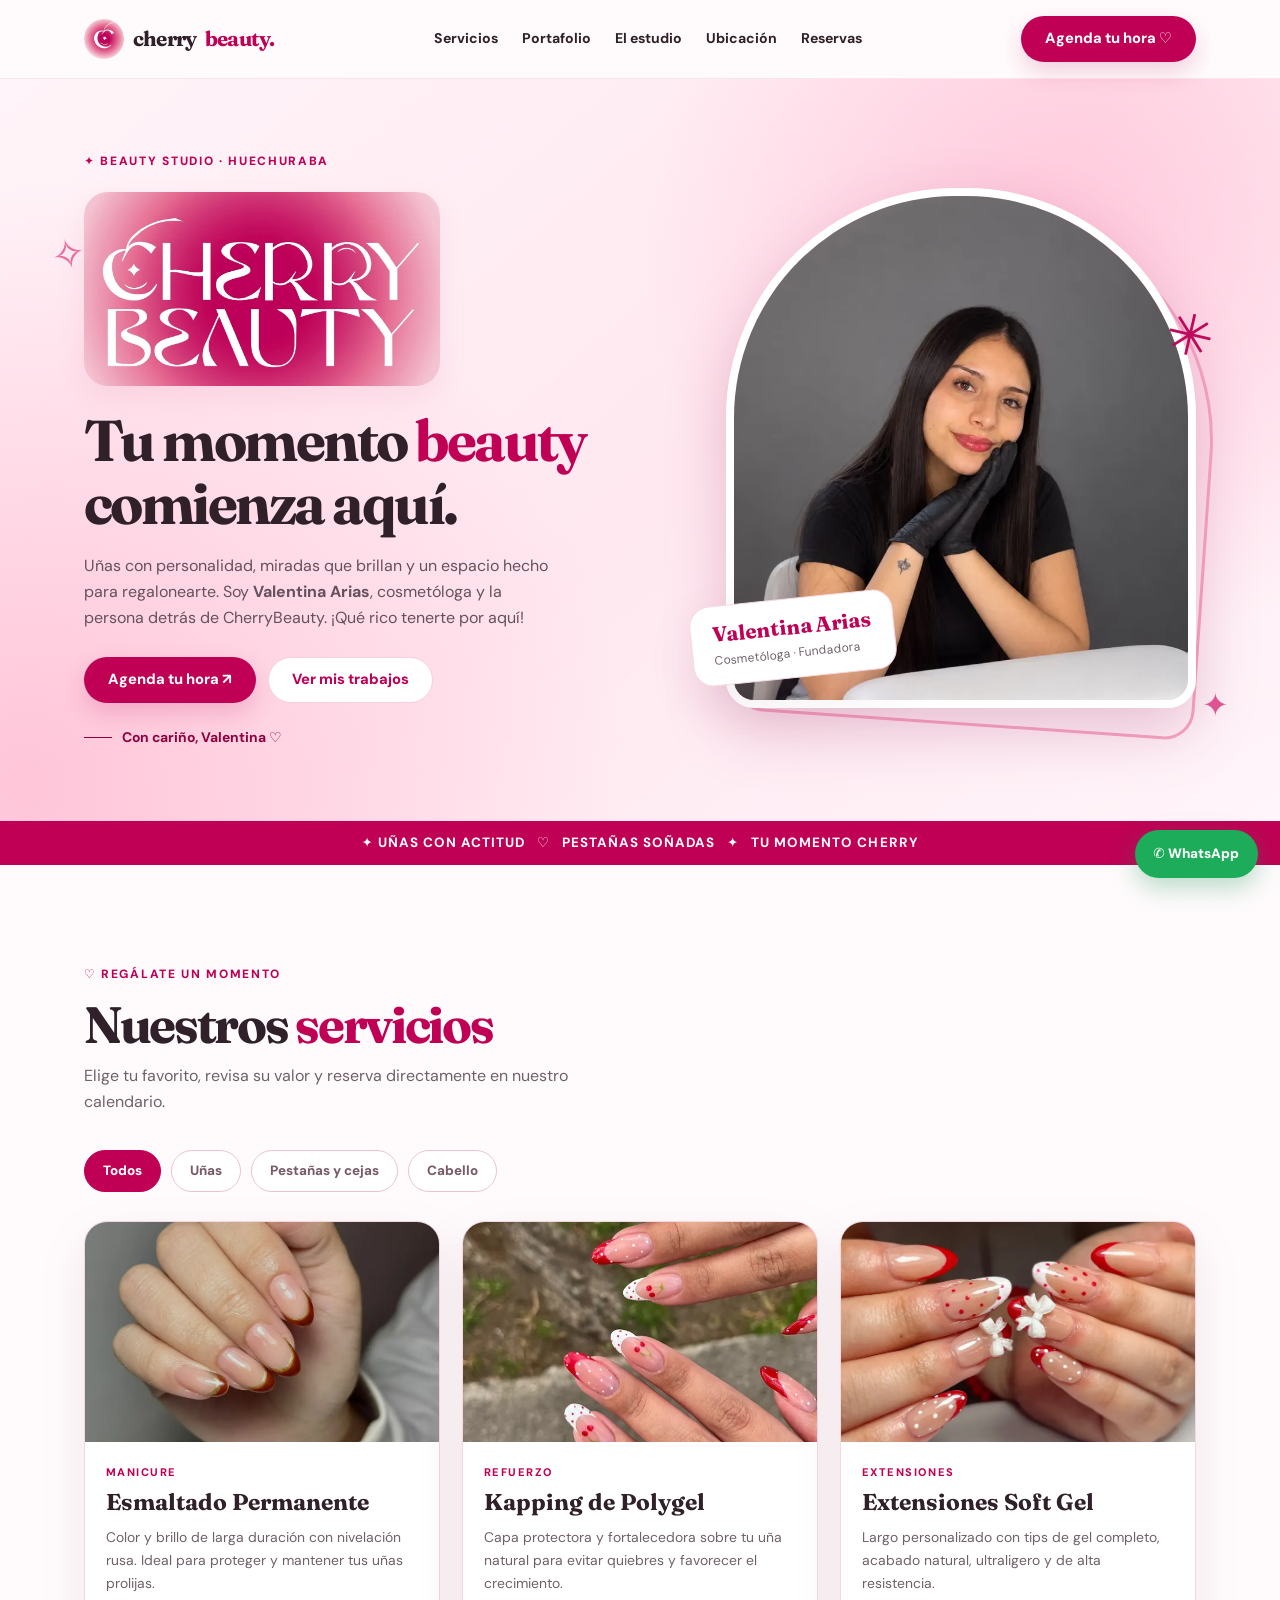
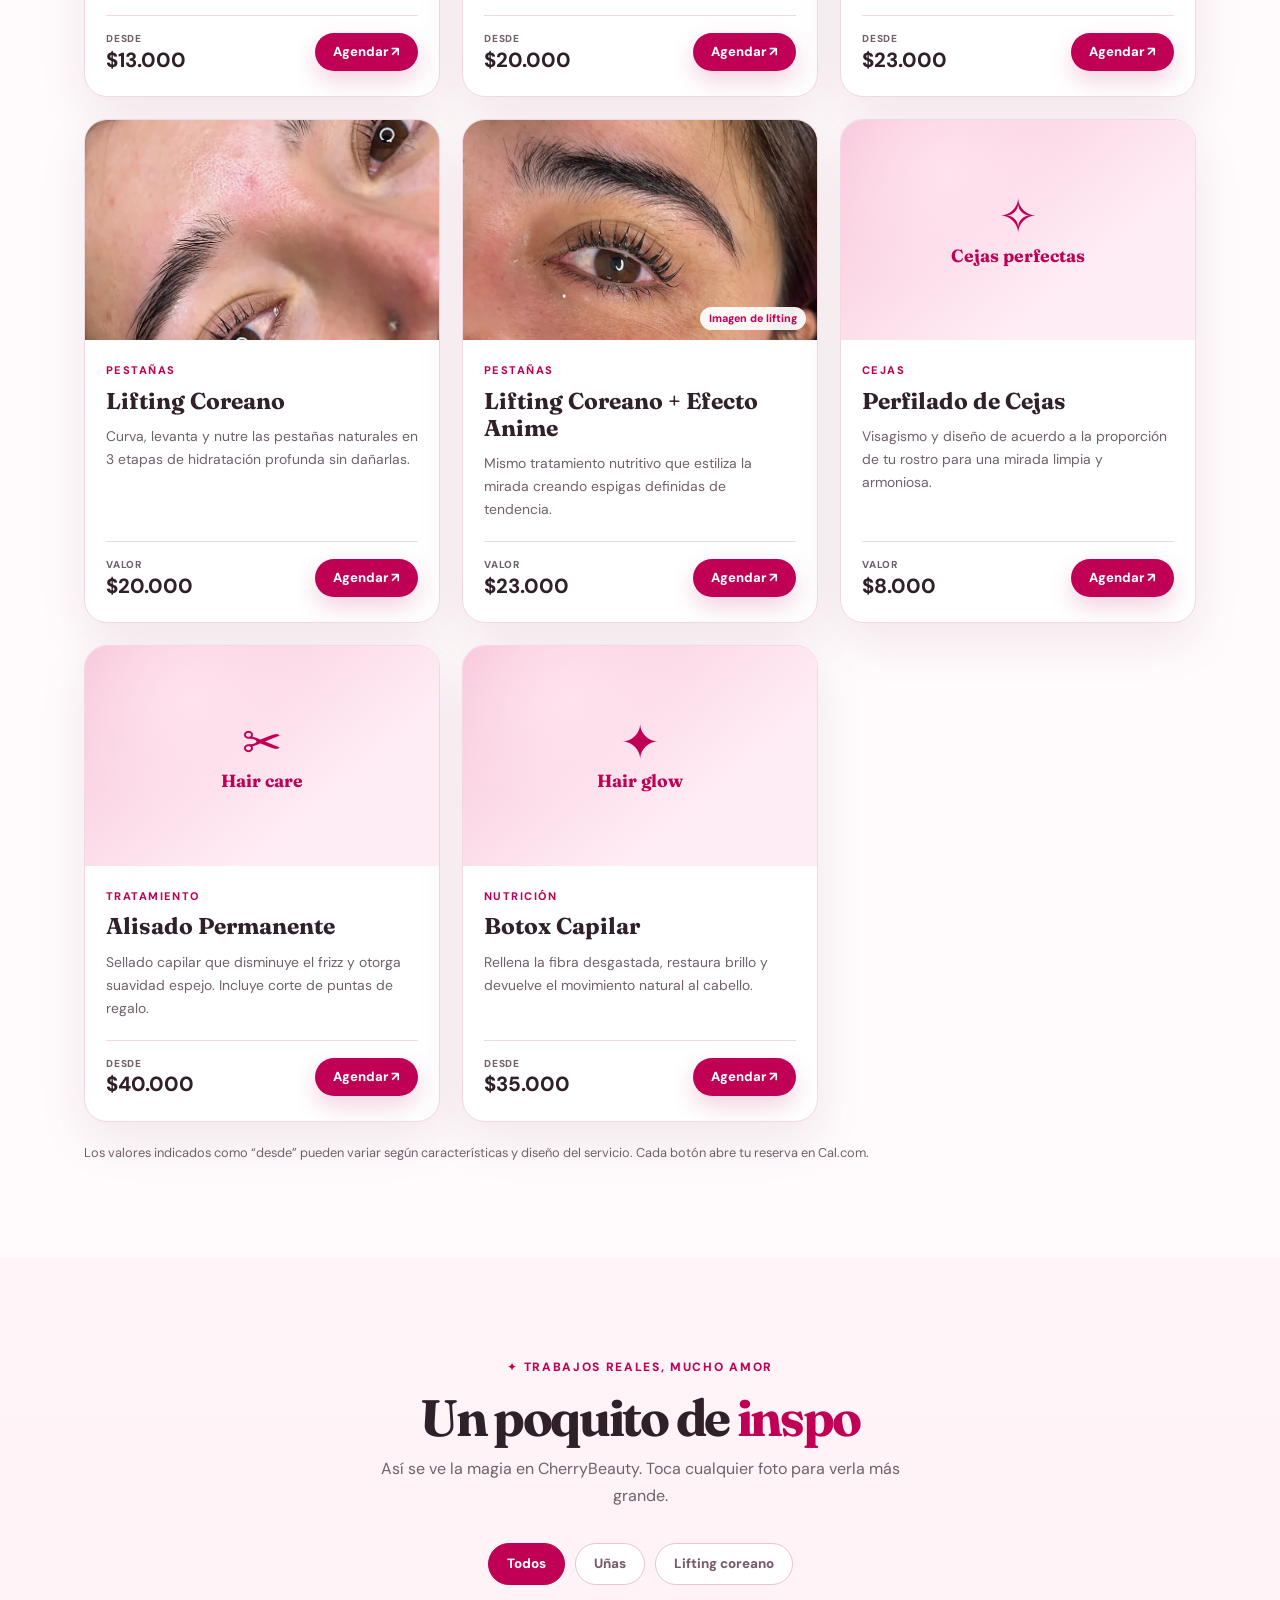
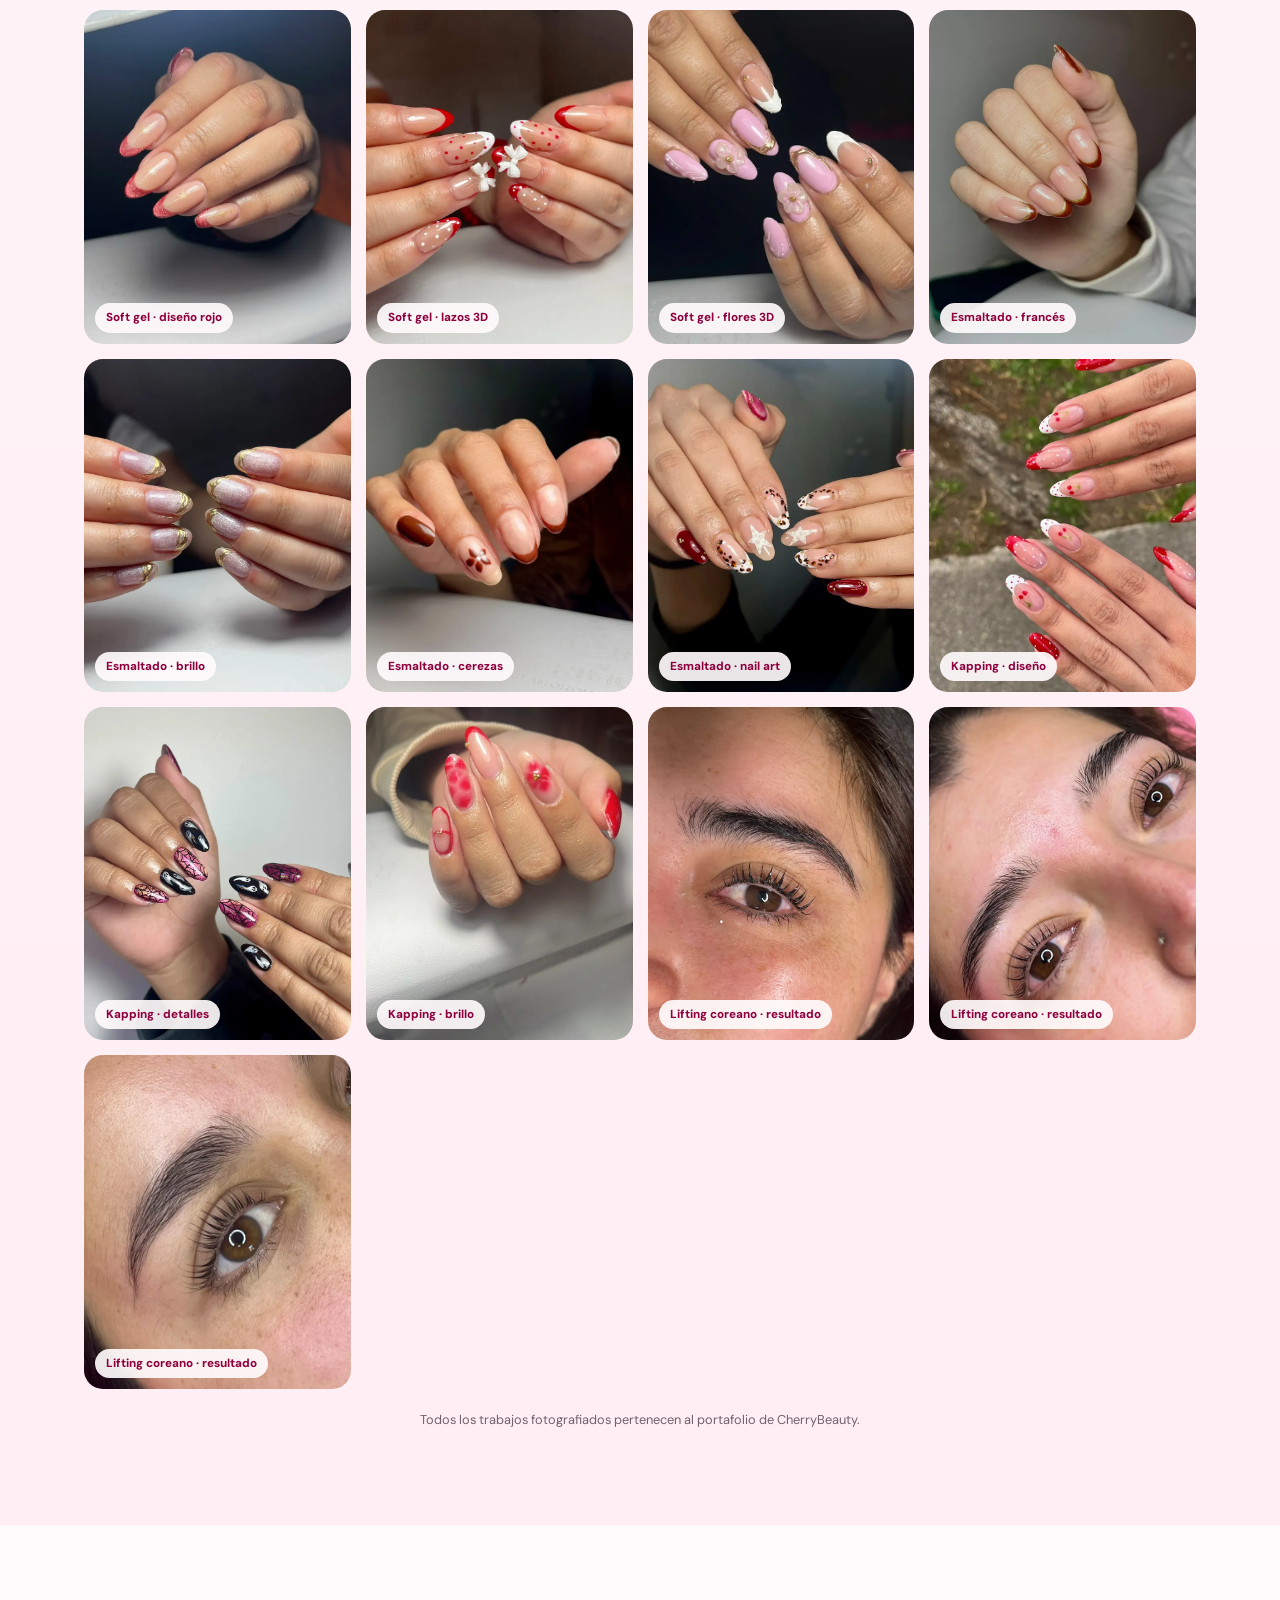
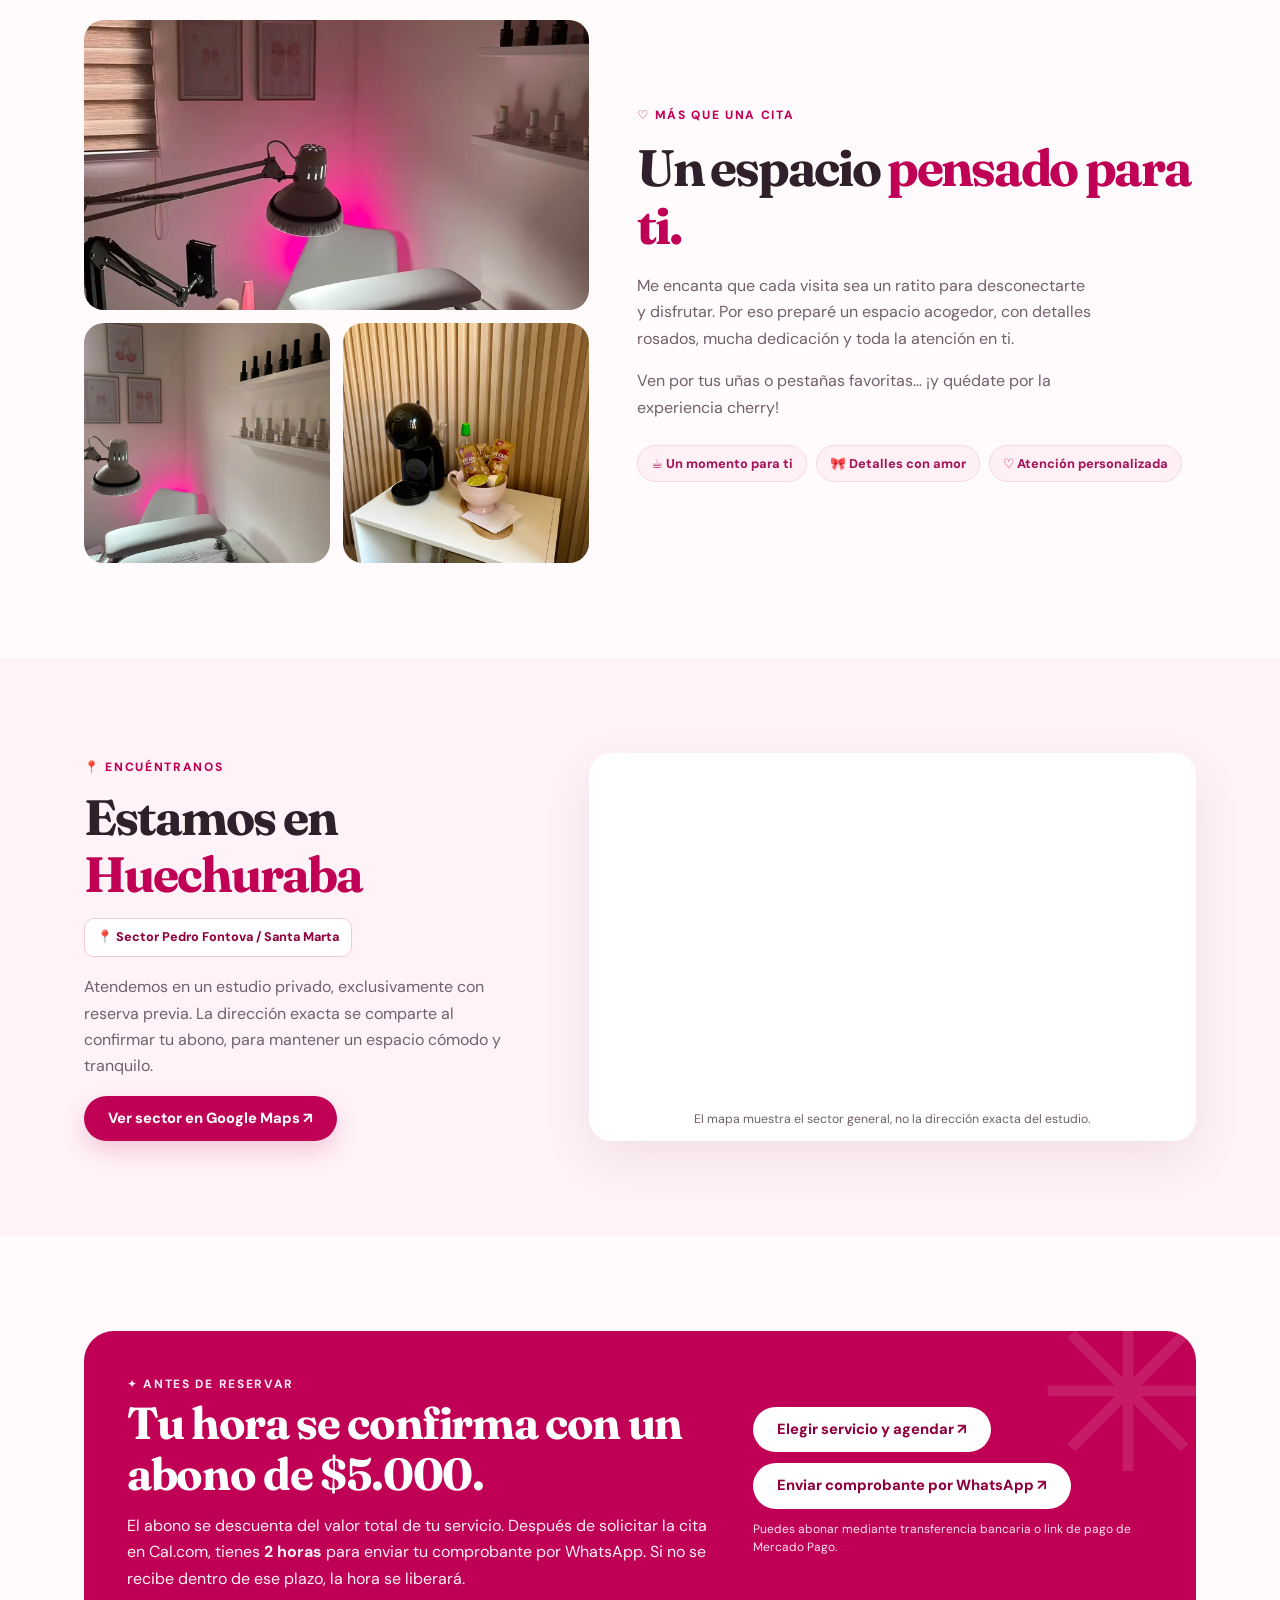
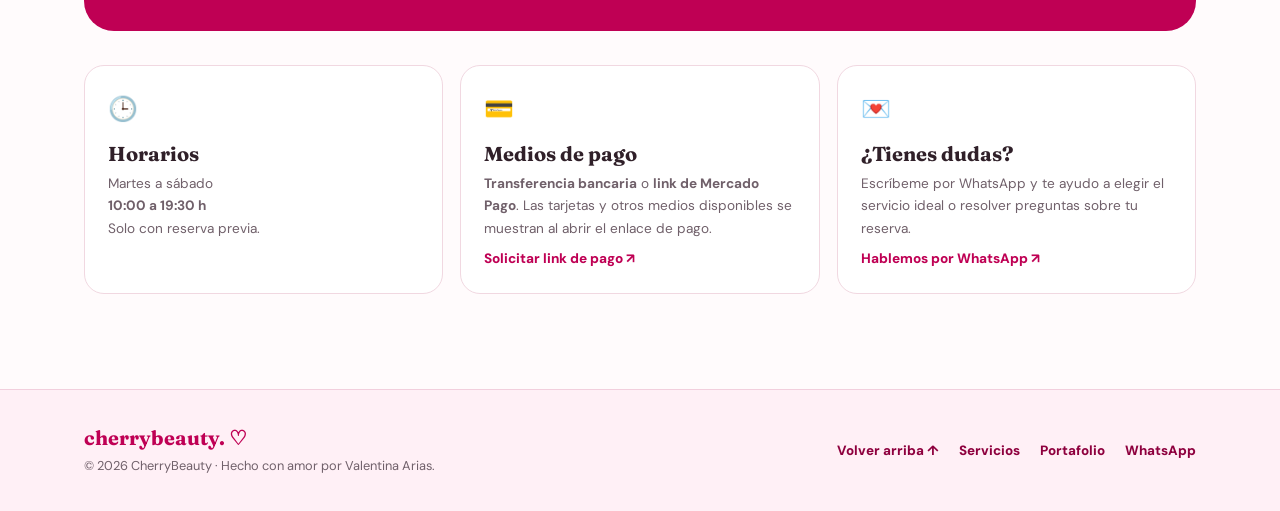
==== commit 59069257: "Update index.html" ====
--- a/index.html
+++ b/index.html
@@ -217,12 +217,50 @@
         <div class="experience-copy"><div class="eyebrow">♡ Más que una cita</div><h2 id="estudio-title">Un espacio <span class="pink-underline">pensado para ti.</span></h2><p>Me encanta que cada visita sea un ratito para desconectarte y disfrutar. Por eso preparé un espacio acogedor, con detalles rosados, mucha dedicación y toda la atención en ti.</p><p>Ven por tus uñas o pestañas favoritas… ¡y quédate por la experiencia cherry!</p><div class="mini-list"><span>☕ Un momento para ti</span><span>🎀 Detalles con amor</span><span>♡ Atención personalizada</span></div></div>
       </div>
     </section>
-    <section class="location-section section" id="ubicacion" aria-labelledby="ubicacion-title">
-      <div class="container location-grid">
-        <div class="location-copy"><div class="eyebrow">📍 Encuéntranos</div><h2 id="ubicacion-title">Estamos en <span class="pink-underline">Huechuraba</span></h2><div class="location-tag">📍 Sector Pedro Fontova · Santiago</div><p>Atendemos en un estudio privado, exclusivamente con reserva previa. La dirección exacta se comparte al confirmar tu abono, para mantener un espacio cómodo y tranquilo.</p><a class="btn btn-main" href="https://www.google.com/maps/search/?api=1&amp;query=Pedro+Fontova%2C+Huechuraba%2C+Chile" target="_blank" rel="noopener noreferrer">Ver sector en Google Maps ↗</a></div>
-        <div class="map-card"><iframe title="Mapa general del sector Pedro Fontova, Huechuraba" loading="lazy" referrerpolicy="no-referrer-when-downgrade" src="https://www.google.com/maps?q=Pedro%20Fontova%2C%20Huechuraba%2C%20Chile&amp;output=embed"></iframe><div class="map-foot">El mapa muestra el sector general, no la dirección exacta del estudio.</div></div>
-      </div>
-    </section>
+   <section class="location-section section" id="ubicacion" aria-labelledby="ubicacion-title">
+  <div class="container location-grid">
+
+    <div class="location-copy">
+      <div class="eyebrow">📍 Encuéntranos</div>
+
+      <h2 id="ubicacion-title">
+        Estamos en <span class="pink-underline">Huechuraba</span>
+      </h2>
+
+      <div class="location-tag">
+        📍 Sector Pedro Fontova / Santa Marta
+      </div>
+
+      <p>
+        Atendemos en un estudio privado, exclusivamente con reserva previa.
+        La dirección exacta se comparte al confirmar tu abono, para
+        mantener un espacio cómodo y tranquilo.
+      </p>
+
+      <a
+        class="btn btn-main"
+        href="https://www.google.com/maps/search/?api=1&amp;query=Santa+Marta+y+Alberto+Undurraga%2C+Huechuraba%2C+Santiago%2C+Chile"
+        target="_blank"
+        rel="noopener noreferrer">
+        Ver sector en Google Maps ↗
+      </a>
+    </div>
+
+    <div class="map-card">
+      <iframe
+        title="Mapa del sector Santa Marta con Alberto Undurraga, Huechuraba"
+        loading="lazy"
+        referrerpolicy="no-referrer-when-downgrade"
+        src="https://www.google.com/maps?q=Santa%20Marta%20y%20Alberto%20Undurraga%2C%20Huechuraba%2C%20Santiago%2C%20Chile&amp;output=embed">
+      </iframe>
+
+      <div class="map-foot">
+        El mapa muestra el sector general, no la dirección exacta del estudio.
+      </div>
+    </div>
+
+  </div>
+</section>
     <section class="section container" id="reservas" aria-labelledby="reservas-title">
       <div class="booking-banner"><div><div class="eyebrow" style="color:#ffe5ef">✦ Antes de reservar</div><h2 id="reservas-title">Tu hora se confirma con un abono de $5.000.</h2><p>El abono se descuenta del valor total de tu servicio. Después de solicitar la cita en Cal.com, tienes <strong>2 horas</strong> para enviar tu comprobante por WhatsApp. Si no se recibe dentro de ese plazo, la hora se liberará.</p></div><div class="booking-actions"><a class="btn" href="#servicios">Elegir servicio y agendar ↗</a><a class="btn" id="receipt-link" href="https://wa.me/56926038867" target="_blank" rel="noopener noreferrer">Enviar comprobante por WhatsApp ↗</a><span class="small">Puedes abonar mediante transferencia bancaria o link de pago de Mercado Pago.</span></div></div>
       <div class="info-grid" id="contacto">
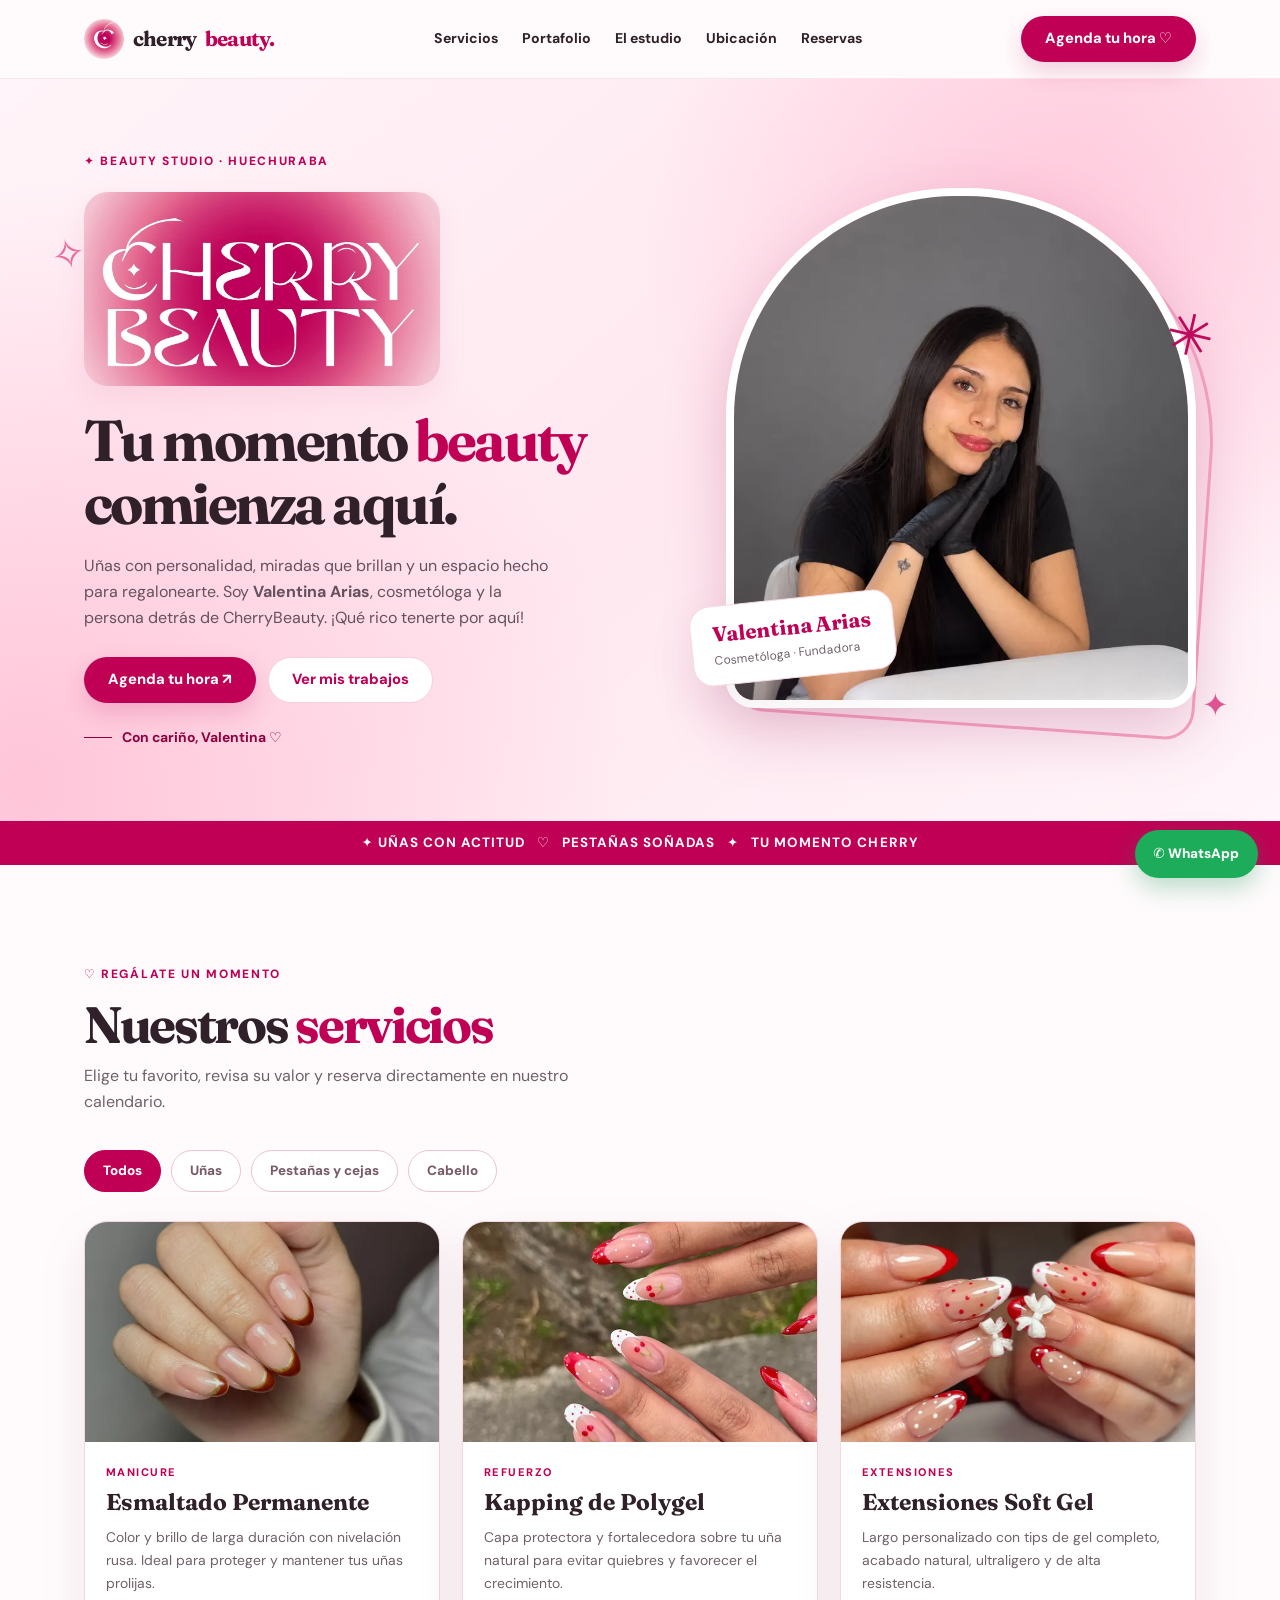
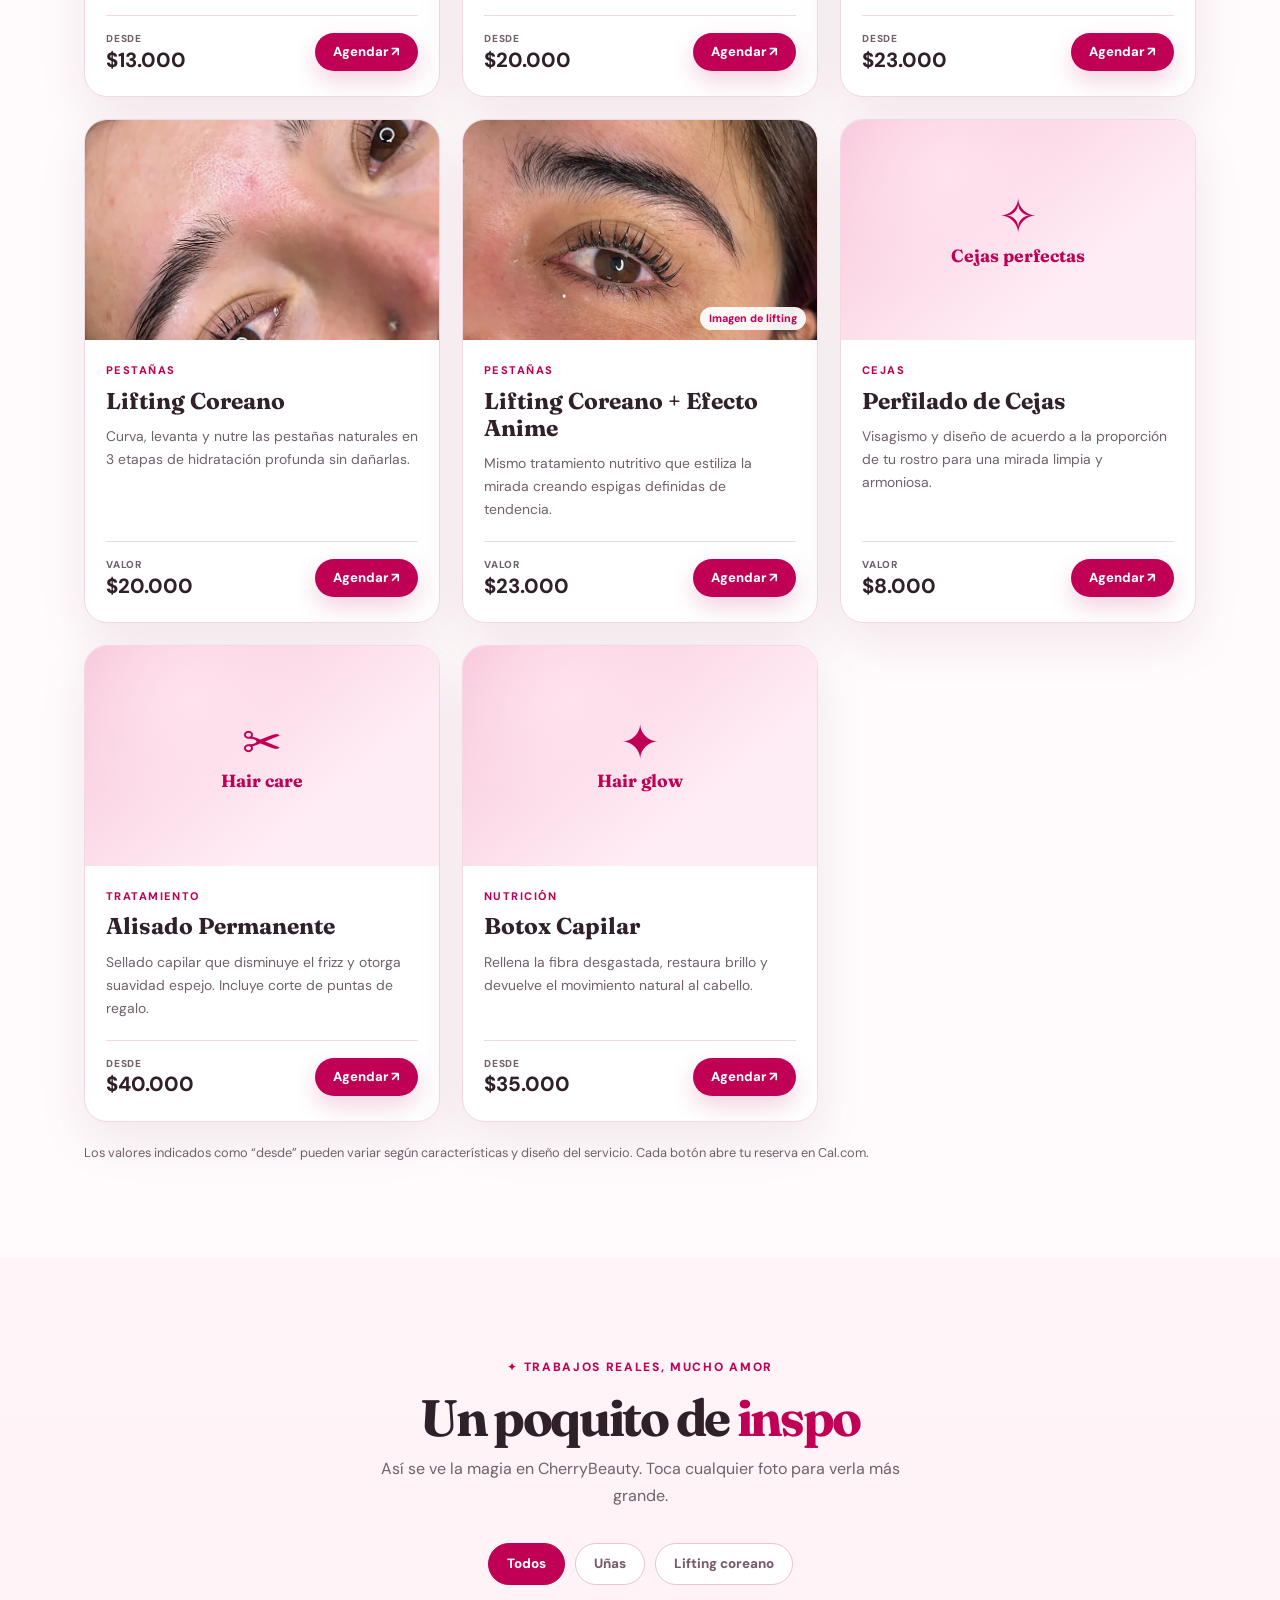
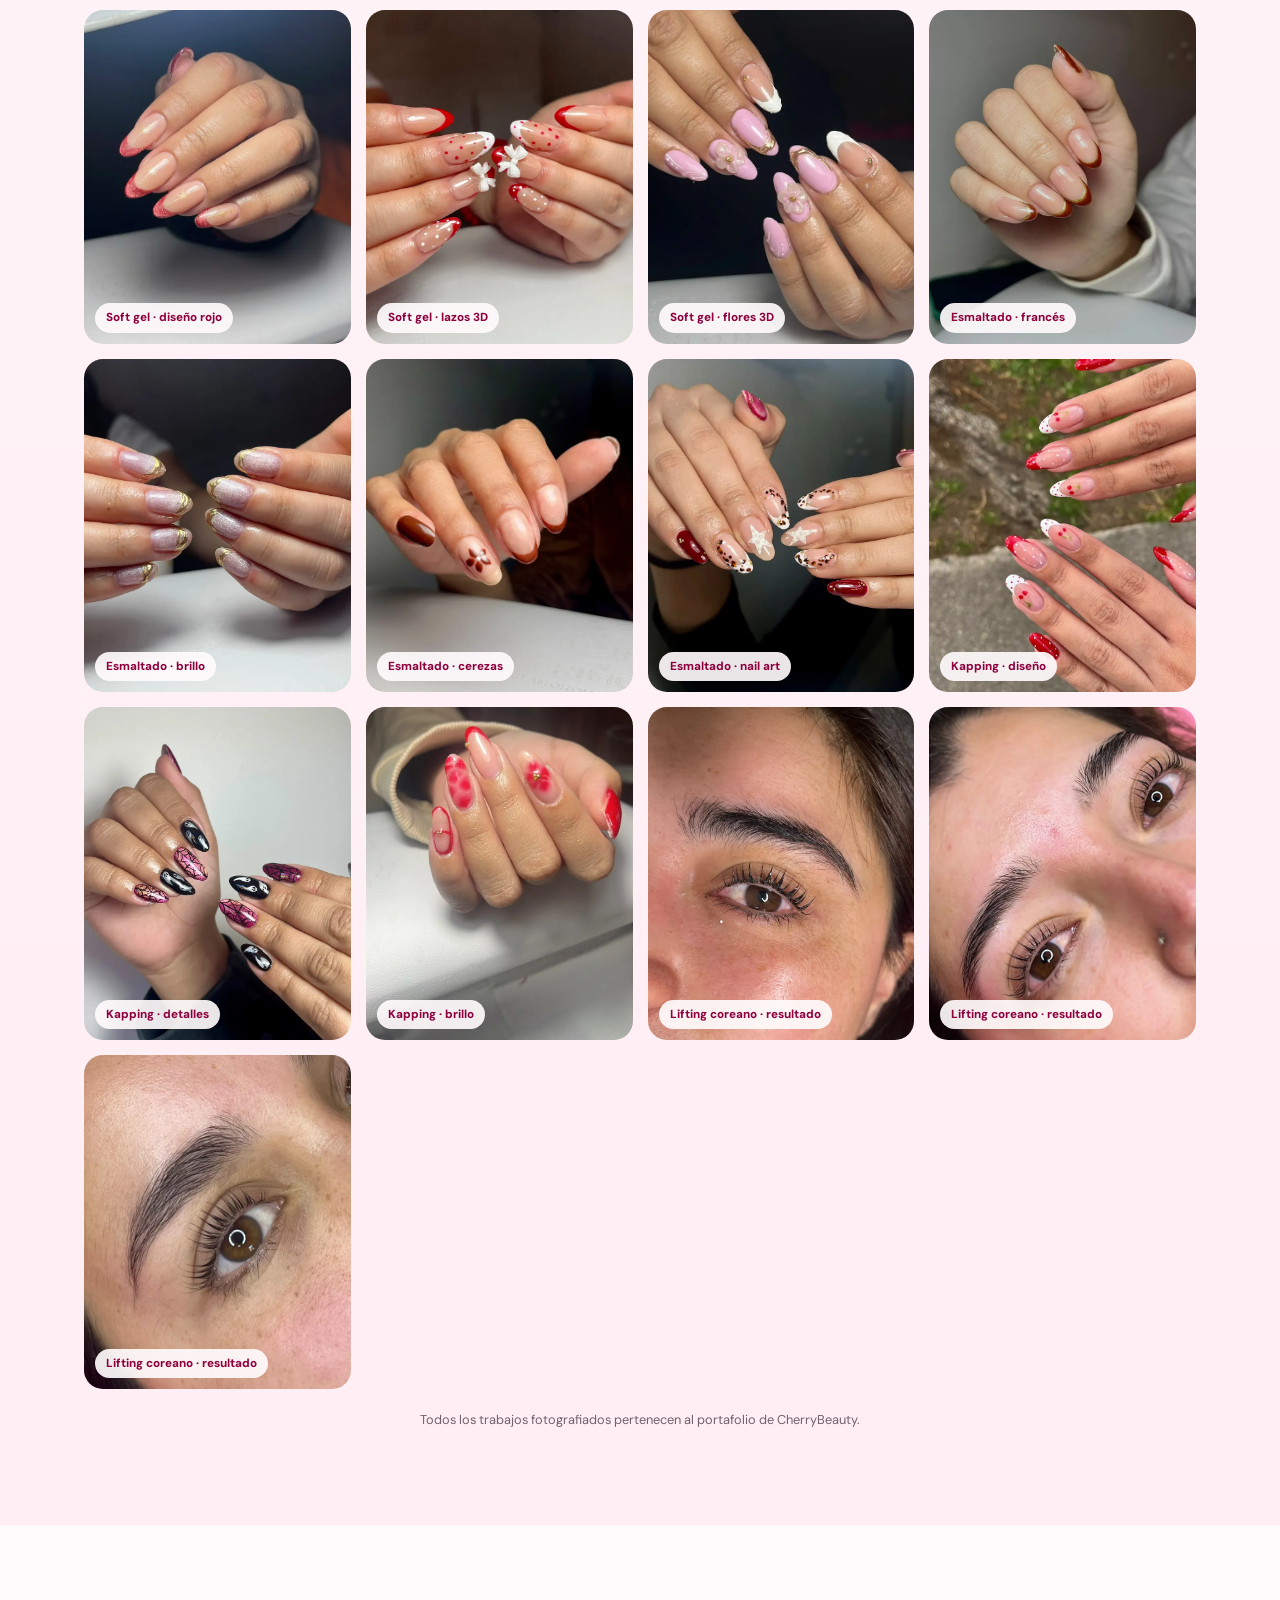
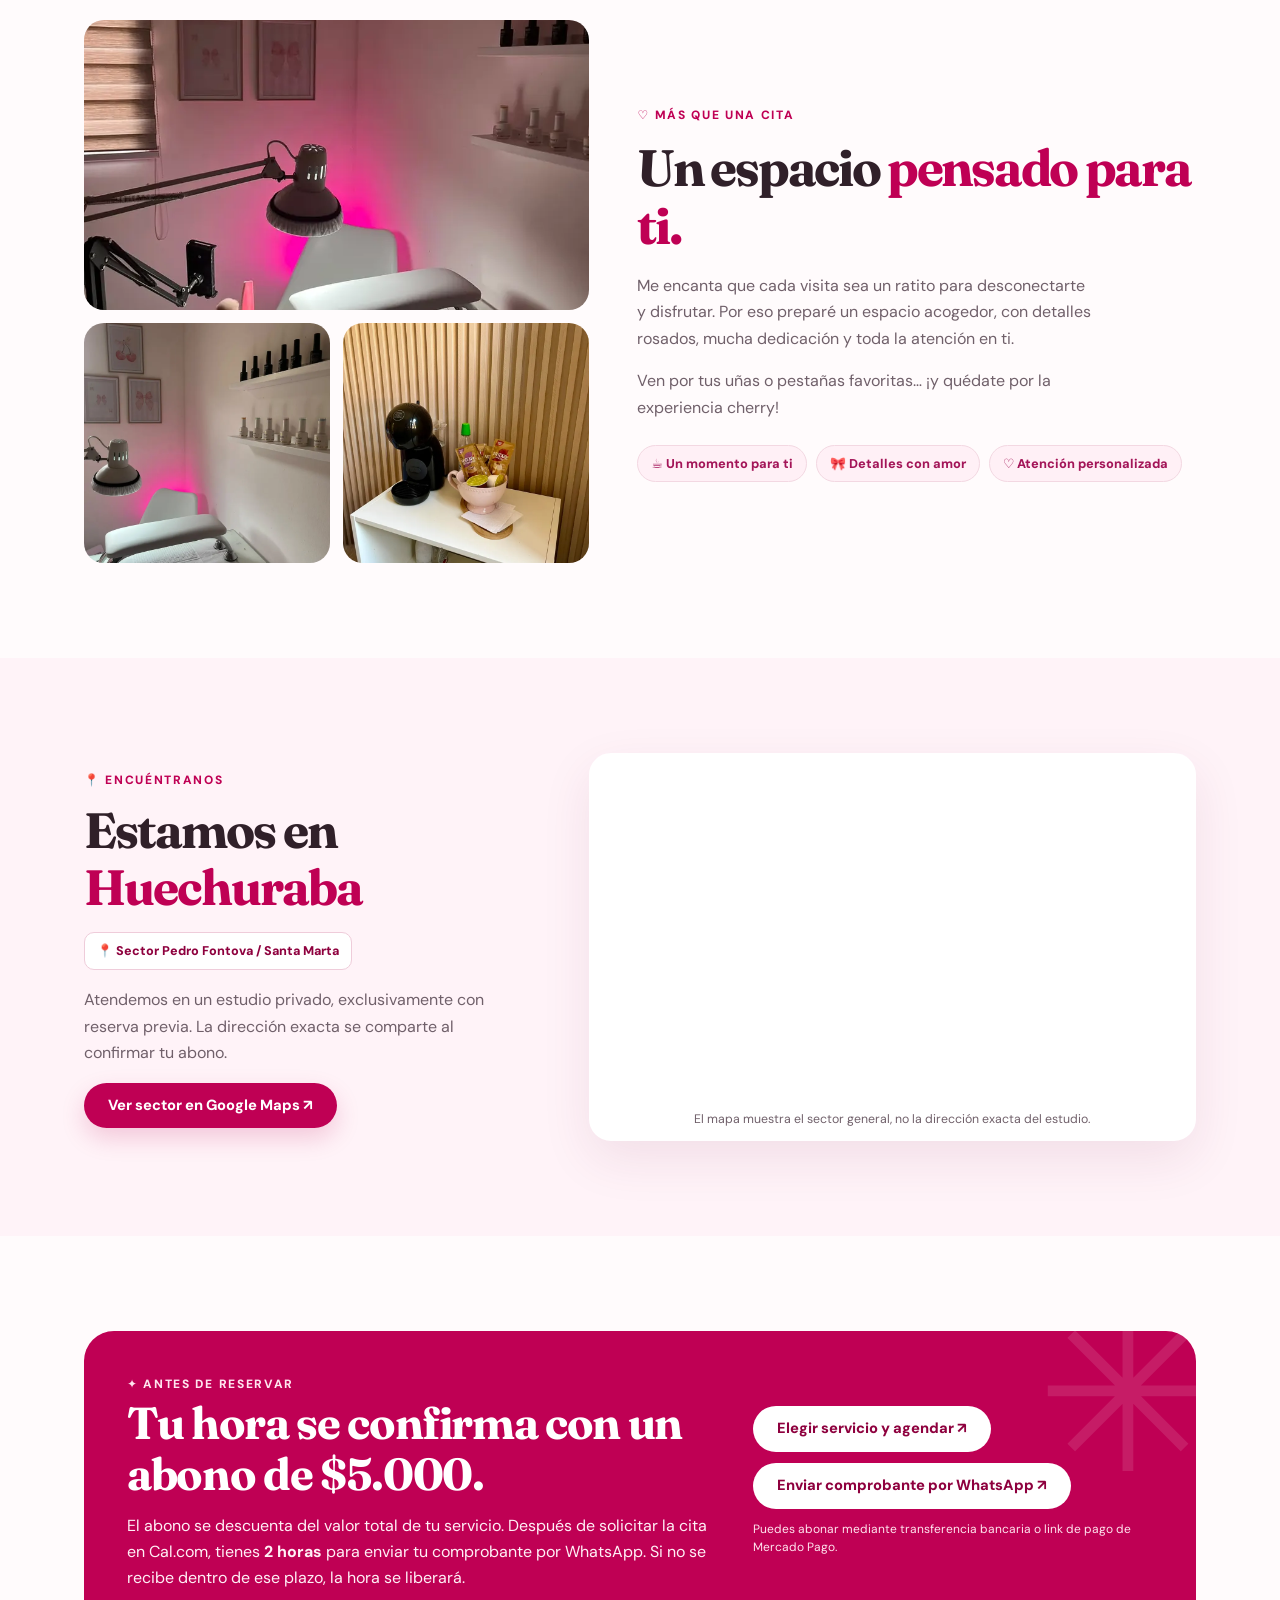
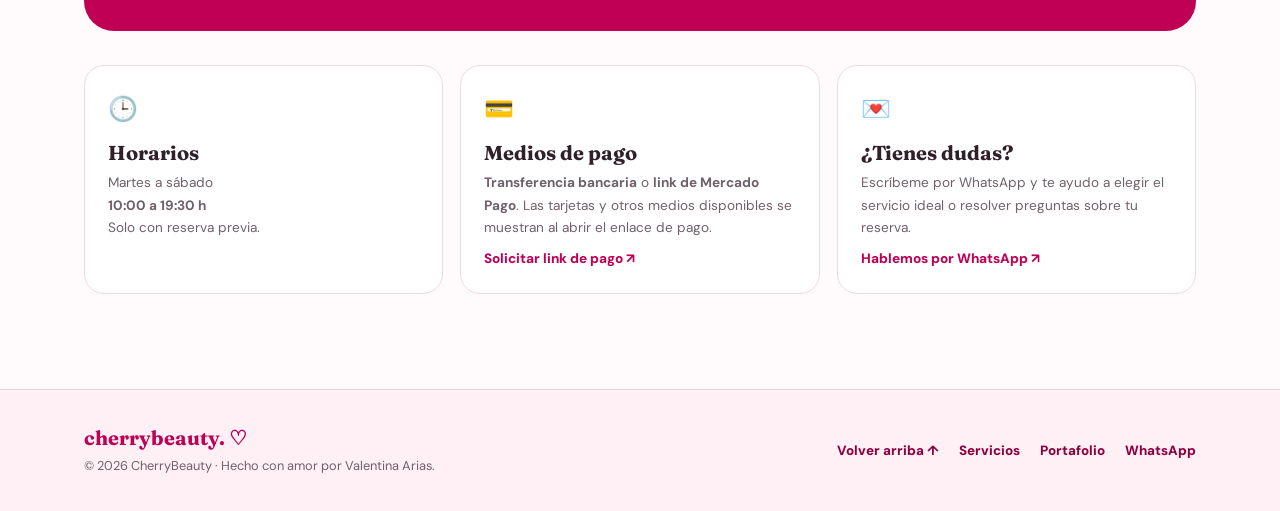
==== commit d419462e: "Update index.html" ====
--- a/index.html
+++ b/index.html
@@ -233,8 +233,7 @@
 
       <p>
         Atendemos en un estudio privado, exclusivamente con reserva previa.
-        La dirección exacta se comparte al confirmar tu abono, para
-        mantener un espacio cómodo y tranquilo.
+        La dirección exacta se comparte al confirmar tu abono.
       </p>
 
       <a
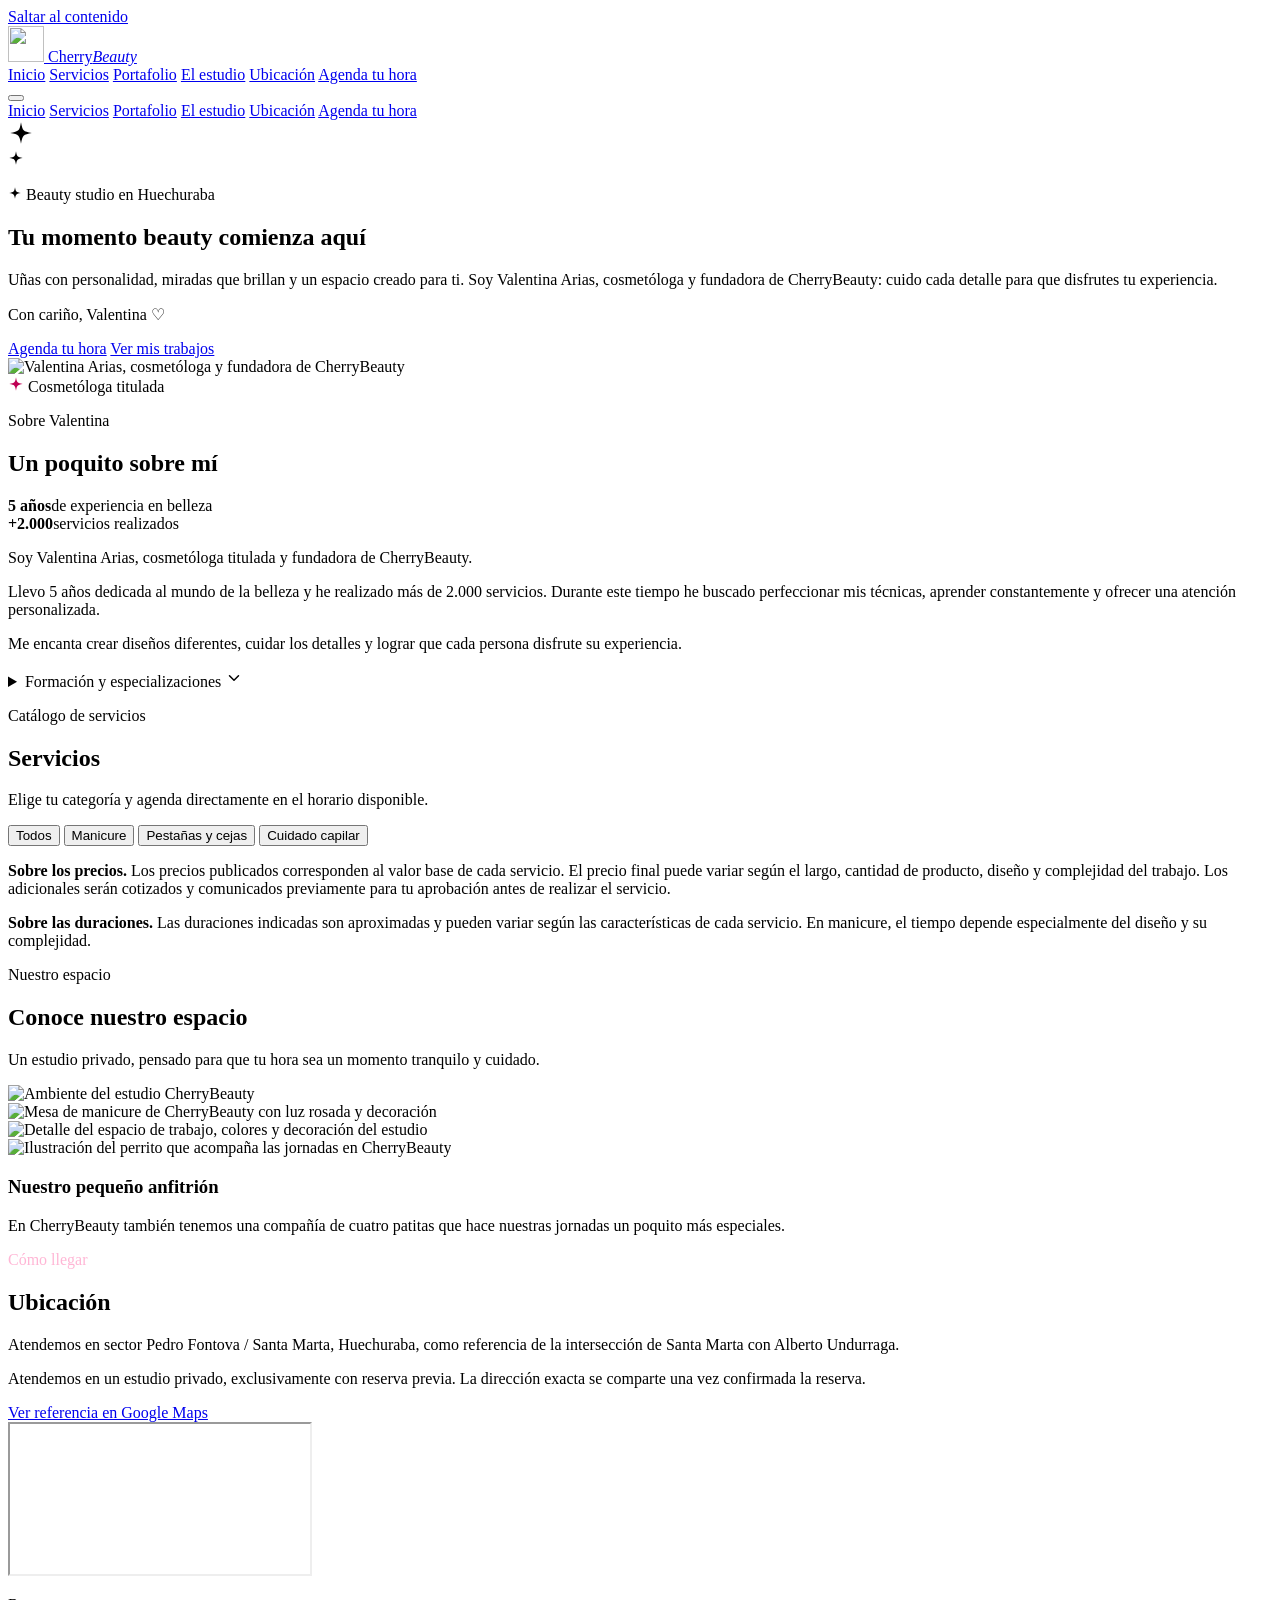
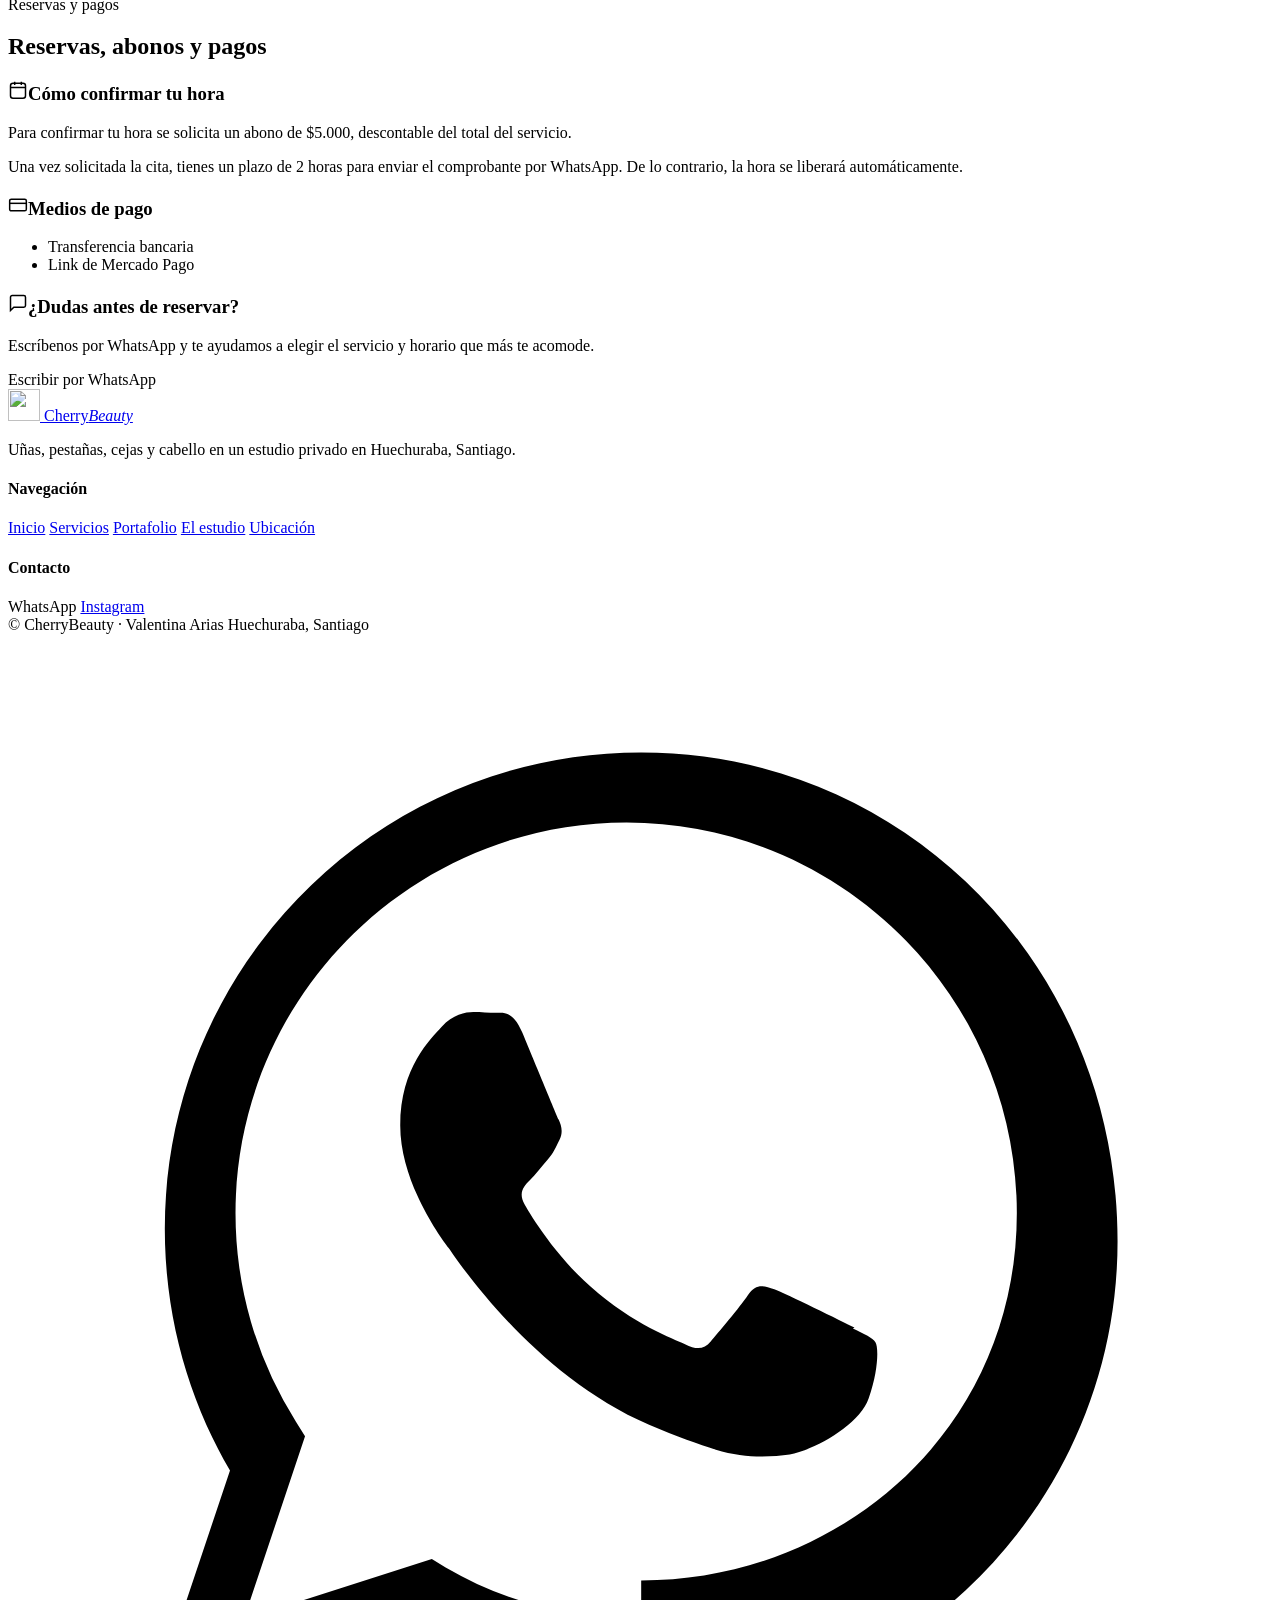
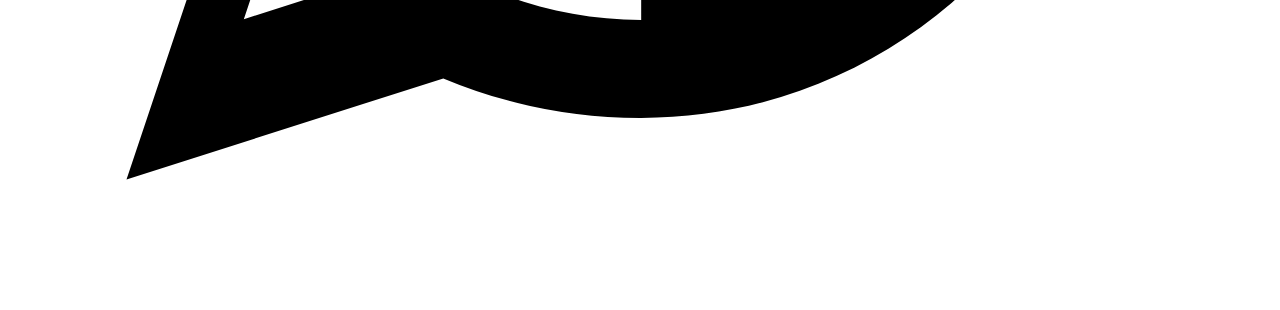
==== commit ed6edca0: "Add files via upload" ====
--- a/index.html
+++ b/index.html
@@ -1,360 +1,247 @@
 <!doctype html>
-<html lang="es-CL">
+<html lang="es">
 <head>
-  <meta charset="utf-8">
-  <meta name="viewport" content="width=device-width, initial-scale=1">
-  <meta name="theme-color" content="#c00059">
-  <meta name="description" content="CherryBeauty: estudio de belleza de Valentina Arias en el sector Pedro Fontova, Huechuraba. Uñas, lifting coreano, cejas y tratamientos capilares. Agenda tu hora online.">
-  <meta property="og:type" content="website">
-  <meta property="og:title" content="CherryBeauty | Valentina Arias">
-  <meta property="og:description" content="Tu momento beauty comienza aquí. Conoce nuestros servicios y reserva tu hora en Huechuraba.">
-  <title>CherryBeauty | Valentina Arias · Agenda tu hora</title>
-  <link rel="icon" type="image/webp" href="[data-uri]">
-  <link rel="preconnect" href="https://fonts.googleapis.com">
-  <link rel="preconnect" href="https://fonts.gstatic.com" crossorigin>
-  <link href="https://fonts.googleapis.com/css2?family=DM+Sans:wght@400;500;600;700;800&family=Fraunces:opsz,wght,SOFT,WONK@9..144,600,0,1;9..144,700,0,1&display=swap" rel="stylesheet">
-  <style>
-    :root { --cherry:#bf0054; --cherry-dark:#8e003e; --pink:#ff91b9; --pale:#fff0f6; --blush:#ffe0eb; --cream:#fffbfc; --ink:#302029; --muted:#70606a; --border:#f1d8e1; --shadow:0 18px 50px rgba(122,29,72,.095); --radius:24px; }
-    *,*::before,*::after {box-sizing:border-box}
-    html {scroll-behavior:smooth;scroll-padding-top:90px}
-    body {margin:0;font:400 16px/1.65 'DM Sans',system-ui,sans-serif;color:var(--ink);background:var(--cream);overflow-x:hidden}
-    h1,h2,h3,p {margin-top:0}
-    h1,h2,h3 {line-height:1.13}
-    button,a { -webkit-tap-highlight-color:transparent }
-    a {color:inherit}
-    button {font:inherit;cursor:pointer}
-    img {max-width:100%;display:block}
-    .sr-only {position:absolute!important;clip:rect(1px,1px,1px,1px);height:1px;width:1px;overflow:hidden;white-space:nowrap}
-    .skip-link {position:absolute;top:-100px;left:16px;background:#fff;padding:10px;z-index:9999}
-    .skip-link:focus {top:12px}
-    :focus-visible {outline:3px solid #ef73a1;outline-offset:3px}
-    .container {max-width:1160px;margin:auto;padding-left:24px;padding-right:24px}
-    .site-header {position:sticky;top:0;z-index:50;border-bottom:1px solid rgba(180,0,80,.09);background:rgba(255,251,252,.94);backdrop-filter:blur(16px)}
-    .nav-inner {height:78px;display:flex;align-items:center;justify-content:space-between;gap:18px}
-    .brand {display:flex;align-items:center;gap:9px;text-decoration:none;font-family:Fraunces,Georgia,serif;font-size:1.3rem;font-weight:700;letter-spacing:-.04em;white-space:nowrap}
-    .brand img {width:40px;height:40px;object-fit:cover;border-radius:50%}
-    .brand span {color:var(--cherry)}
-    .nav-links {display:flex;gap:24px;align-items:center}
-    .nav-links a {text-decoration:none;font-size:.88rem;font-weight:700;transition:color .2s}
-    .nav-links a:hover {color:var(--cherry)}
-    .nav-cta {white-space:nowrap}
-    .btn {display:inline-flex;align-items:center;justify-content:center;gap:10px;text-decoration:none;border-radius:999px;border:1px solid transparent;padding:13px 23px;font-weight:800;line-height:1.2;font-size:.92rem;transition:transform .2s,background .2s,box-shadow .2s}
-    .btn:hover {transform:translateY(-2px)}
-    .btn-main {background:var(--cherry);color:white;box-shadow:0 10px 25px #bf00542e}
-    .btn-main:hover {background:var(--cherry-dark)}
-    .btn-light {background:#fff;color:var(--cherry);border-color:#f8cfde}
-    .btn-outline {background:transparent;color:var(--cherry);border-color:var(--cherry)}
-    .hero {position:relative;isolation:isolate;background:radial-gradient(circle at 83% 22%,#ff8db65b 0,transparent 35%),radial-gradient(circle at 2% 95%,#ffc5d9 0,transparent 42%),linear-gradient(140deg,#fff4f9,#ffe8f0 53%,#fff5fa);overflow:hidden}
-    .hero::before {content:'✧';position:absolute;top:19%;left:4%;color:#eb6d9f;font-size:42px;transform:rotate(-15deg)}
-    .hero::after {content:'✦';position:absolute;bottom:12%;right:4%;color:#df5490;font-size:32px}
-    .hero-grid {min-height:650px;display:grid;grid-template-columns:1.03fr .97fr;gap:50px;align-items:center;padding-top:68px;padding-bottom:72px}
-    .eyebrow {display:inline-flex;align-items:center;gap:7px;font-size:.75rem;font-weight:800;letter-spacing:.14em;text-transform:uppercase;color:var(--cherry)}
-    .hero-logo {width:356px;max-width:100%;height:auto;border-radius:24px;margin:19px 0 24px;box-shadow:0 10px 30px #bf005414}
-    .hero h1 {font:700 clamp(2.45rem,4.5vw,4.5rem)/1.09 Fraunces,Georgia,serif;letter-spacing:-.044em;margin-bottom:17px}
-    .hero h1 em {font-style:normal;color:var(--cherry)}
-    .hero p {color:#65515e;max-width:475px;margin-bottom:25px}
-    .hero-actions {display:flex;flex-wrap:wrap;gap:12px}
-    .hero-signature {margin-top:23px;display:flex;align-items:center;gap:10px;color:var(--cherry-dark);font-size:.87rem;font-weight:700}
-    .signature-line {height:1px;width:28px;background:currentColor}
-    .portrait {position:relative;max-width:470px;width:100%;margin-left:auto}
-    .portrait::before {content:'';position:absolute;inset:22px -15px -18px 24px;border:3px solid #f8a7c4;border-radius:230px 230px 30px 30px;transform:rotate(4deg);z-index:-1}
-    .portrait img {width:100%;height:520px;object-fit:cover;object-position:center 37%;border-radius:230px 230px 28px 28px;border:8px solid #fff;box-shadow:0 22px 60px #a02d6240}
-    .portrait-note {position:absolute;bottom:30px;left:-35px;background:#fff;border:1px solid #f6dbe5;box-shadow:var(--shadow);border-radius:20px;padding:14px 21px;transform:rotate(-6deg);line-height:1.35}
-    .portrait-note strong {display:block;color:var(--cherry);font-family:Fraunces,serif;font-size:1.3rem}
-    .portrait-note span {font-size:.75rem;color:var(--muted)}
-    .spark {position:absolute;right:-18px;top:23%;font-size:57px;line-height:1;color:#be0a5c;transform:rotate(13deg)}
-    .ticker {background:var(--cherry);color:#fff;padding:11px 18px;text-align:center;font-weight:700;font-size:.84rem;letter-spacing:.075em}
-    section {scroll-margin-top:88px}
-    .section {padding-top:95px;padding-bottom:95px}
-    .section-head {display:flex;align-items:end;justify-content:space-between;gap:20px;margin-bottom:34px}
-    .section-head h2,.center-head h2 {font:700 clamp(2.2rem,4vw,3.25rem)/1.13 Fraunces,Georgia,serif;letter-spacing:-.045em;margin:10px 0 9px}
-    .section-head p,.center-head p {color:var(--muted);max-width:540px;margin-bottom:0}
-    .center-head {text-align:center;max-width:640px;margin:0 auto 34px}
-    .center-head p {margin-left:auto;margin-right:auto}
-    .pink-underline {color:var(--cherry)}
-    .chips {display:flex;flex-wrap:wrap;gap:10px}
-    .chip {border:1px solid #ebc4d3;background:#fff;color:#785b6a;border-radius:100px;padding:9px 18px;font-weight:800;font-size:.84rem;transition:.2s}
-    .chip:hover,.chip[aria-pressed="true"] {background:var(--cherry);color:white;border-color:var(--cherry)}
-    .services-grid {display:grid;grid-template-columns:repeat(3,minmax(0,1fr));gap:22px;margin-top:29px}
-    .service-card {background:white;border:1px solid var(--border);border-radius:23px;overflow:hidden;display:flex;flex-direction:column;box-shadow:var(--shadow);transition:transform .2s,box-shadow .2s}
-    .service-card:hover {transform:translateY(-5px);box-shadow:0 24px 54px #a54b761d}
-    .service-media {height:220px;overflow:hidden;position:relative;background:linear-gradient(145deg,#ffdeeb,#ff8db9);display:flex;align-items:center;justify-content:center}
-    .service-media img {width:100%;height:100%;object-fit:cover;object-position:center 48%;transition:transform .45s}
-    .service-card:hover .service-media img {transform:scale(1.05)}
-    .service-photo-note {position:absolute;bottom:10px;right:11px;background:#ffffffeb;color:var(--cherry);padding:3px 9px;border-radius:999px;font-size:.67rem;font-weight:800}
-    .service-media.no-photo {background:radial-gradient(circle at 30% 25%,#ffe2ee,transparent 42%),linear-gradient(140deg,#f8c7db,#ffedf5 70%);color:var(--cherry)}
-    .service-media.no-photo .art {text-align:center}
-    .service-media.no-photo .art b {display:block;font-size:3rem;line-height:1.1}
-    .service-media.no-photo .art small {font:700 1.1rem Fraunces,serif}
-    .service-body {padding:21px 21px 23px;display:flex;flex-direction:column;flex:1}
-    .service-category {font-size:.69rem;text-transform:uppercase;letter-spacing:.13em;font-weight:800;color:var(--cherry);margin-bottom:8px}
-    .service-body h3 {font:700 1.43rem/1.19 Fraunces,Georgia,serif;margin-bottom:10px}
-    .service-body p {font-size:.87rem;color:var(--muted);margin-bottom:20px;flex:1}
-    .service-bottom {display:flex;justify-content:space-between;align-items:center;gap:9px;border-top:1px solid var(--border);padding-top:15px}
-    .price-label {display:block;text-transform:uppercase;letter-spacing:.075em;color:var(--muted);font-size:.63rem;font-weight:800}
-    .price-number {display:block;font-size:1.28rem;font-weight:800;line-height:1.25}
-    .service-bottom .btn {font-size:.82rem;padding:10px 17px}
-    .note-below {font-size:.8rem;color:var(--muted);margin:20px 0 0}
-    .gallery-section {background:linear-gradient(180deg,#fff4f8,#ffeef4)}
-    .gallery-grid {display:grid;grid-template-columns:repeat(4,minmax(0,1fr));gap:15px;margin-top:25px}
-    .gallery-item {padding:0;border:0;position:relative;overflow:hidden;border-radius:19px;background:#f3dbe4;aspect-ratio:4/5;text-align:left;cursor:zoom-in}
-    .gallery-item img {width:100%;height:100%;object-fit:cover;transition:transform .3s}
-    .gallery-item:hover img {transform:scale(1.06)}
-    .gallery-label {position:absolute;bottom:11px;left:11px;color:var(--cherry-dark);background:#fffbfcea;font-size:.73rem;padding:5px 11px;border-radius:30px;font-weight:800}
-    .gallery-item[hidden],.service-card[hidden] {display:none!important}
-    .experience-grid {display:grid;grid-template-columns:.95fr 1.05fr;gap:48px;align-items:center}
-    .experience-photos {display:grid;grid-template-columns:1fr 1fr;gap:13px}
-    .experience-photos img {width:100%;height:240px;object-fit:cover;border-radius:20px}
-    .experience-photos img:first-child {height:290px;grid-column:span 2;object-position:center 55%}
-    .experience-copy h2 {font:700 clamp(2.2rem,4vw,3.2rem)/1.13 Fraunces,Georgia,serif;letter-spacing:-.045em;margin:12px 0 18px}
-    .experience-copy p {color:var(--muted);max-width:455px}
-    .mini-list {display:flex;flex-wrap:wrap;gap:9px;margin-top:24px}
-    .mini-list span {background:var(--pale);border:1px solid #f3d8e2;color:#a31558;border-radius:999px;padding:7px 13px;font-size:.8rem;font-weight:800}
-    .location-section {background:#fff3f8}
-    .location-grid {display:grid;grid-template-columns:.88fr 1.12fr;gap:28px;align-items:center}
-    .location-copy h2 {font:700 clamp(2.2rem,4vw,3.1rem)/1.15 Fraunces,Georgia,serif;letter-spacing:-.04em;margin:10px 0 15px}
-    .location-copy p {color:var(--muted);max-width:430px}
-    .location-tag {display:inline-flex;align-items:center;gap:6px;padding:8px 12px;border-radius:10px;background:#fff;border:1px solid #efccda;color:var(--cherry-dark);font-weight:800;font-size:.79rem;margin-bottom:17px}
-    .map-card {background:white;border:8px solid white;box-shadow:var(--shadow);border-radius:22px;overflow:hidden;min-height:340px}
-    .map-card iframe {display:block;border:0;width:100%;height:340px}
-    .map-foot {padding:8px 10px 4px;color:var(--muted);font-size:.77rem;text-align:center}
-    .booking-banner {background:var(--cherry);color:#fff;border-radius:30px;display:grid;grid-template-columns:1.2fr .8fr;gap:25px;padding:39px 43px;align-items:center;position:relative;overflow:hidden}
-    .booking-banner::after {content:'✳';position:absolute;right:-24px;top:-45px;font-size:220px;opacity:.11;line-height:1}
-    .booking-banner h2 {font:700 clamp(2rem,3.5vw,3rem)/1.15 Fraunces,Georgia,serif;letter-spacing:-.03em;margin:0 0 13px}
-    .booking-banner p {margin:0;color:#fff0f6;max-width:580px}
-    .booking-actions {display:flex;flex-direction:column;align-items:flex-start;gap:11px;position:relative;z-index:1}
-    .booking-actions .btn {color:var(--cherry-dark);background:#fff;min-width:220px}
-    .booking-actions .small {font-size:.75rem;color:#ffe4ee;line-height:1.5}
-    .info-grid {display:grid;grid-template-columns:repeat(3,minmax(0,1fr));gap:17px;margin-top:34px}
-    .info-card {border:1px solid var(--border);background:#fff;border-radius:20px;padding:23px}
-    .info-card .info-icon {font-size:1.5rem;margin-bottom:12px}
-    .info-card h3 {font:700 1.26rem Fraunces,Georgia,serif;margin-bottom:7px}
-    .info-card p {font-size:.85rem;color:var(--muted);margin-bottom:0}
-    .info-card a {color:var(--cherry);font-weight:800;text-decoration:none}
-    .info-card a:hover {text-decoration:underline}
-    .footer {background:#fff0f6;border-top:1px solid #f2cfdd;padding:35px 0}
-    .footer-inner {display:flex;align-items:center;justify-content:space-between;gap:25px;flex-wrap:wrap}
-    .footer-brand {font:700 1.25rem Fraunces,Georgia,serif;color:var(--cherry)}
-    .footer p {font-size:.8rem;color:var(--muted);margin:5px 0 0}
-    .footer-links {display:flex;gap:20px;flex-wrap:wrap}
-    .footer-links a {font-size:.84rem;text-decoration:none;font-weight:800;color:var(--cherry-dark)}
-    .footer-links a:hover {text-decoration:underline}
-    .wa-float {position:fixed;bottom:22px;right:22px;z-index:60;background:#1dac59;color:#fff;border-radius:100px;box-shadow:0 9px 26px #249a5c55;text-decoration:none;font-weight:800;display:flex;align-items:center;gap:8px;padding:13px 19px;font-size:.85rem;transition:transform .2s}
-    .wa-float:hover {transform:translateY(-3px)}
-    .lightbox {position:fixed;inset:0;background:#1b0819e8;z-index:100;display:none;align-items:center;justify-content:center;padding:45px 20px 30px}
-    .lightbox.is-open {display:flex}
-    .lightbox-inner {max-width:min(92vw,800px);max-height:90vh;text-align:center}
-    .lightbox-inner img {max-height:78vh;max-width:100%;width:auto;margin:auto;object-fit:contain;border-radius:14px}
-    .lightbox-caption {margin:12px 0 0;color:#fff;font-weight:700}
-    .lightbox-close {position:absolute;top:13px;right:19px;border:0;background:white;color:var(--cherry);border-radius:50%;font-size:1.5rem;font-weight:800;width:43px;height:43px}
-    @media(max-width:1010px) { .nav-links {gap:12px}.nav-links a {font-size:.81rem}.hero-grid {gap:25px}.portrait img {height:480px}.services-grid {grid-template-columns:repeat(2,minmax(0,1fr))}.gallery-grid {grid-template-columns:repeat(3,minmax(0,1fr))}}
-    @media(max-width:760px) { .nav-inner {height:67px}.nav-links {display:none}.brand {font-size:1.17rem}.brand img {width:35px;height:35px}.nav-cta {font-size:.8rem;padding:10px 14px}.hero-grid {grid-template-columns:1fr;gap:30px;padding-top:40px;padding-bottom:55px}.hero-content {text-align:center}.hero-logo {margin:15px auto 22px;width:310px}.hero p {margin-left:auto;margin-right:auto}.hero-actions {justify-content:center}.hero-signature {justify-content:center}.portrait {margin:0 auto;width:min(100%,400px)}.portrait img {height:410px}.portrait-note {left:0;bottom:18px}.spark {right:0}.hero::before {top:2%}.section {padding-top:72px;padding-bottom:72px}.section-head {display:block}.section-head .chips {margin-top:21px}.experience-grid,.location-grid,.booking-banner {grid-template-columns:1fr}.experience-grid {gap:25px}.experience-copy {grid-row:1}.booking-banner {padding:29px 27px}.info-grid {grid-template-columns:1fr 1fr}.map-card iframe {height:300px}.map-card {min-height:300px}}
-    @media(max-width:520px) { .container {padding-left:17px;padding-right:17px}.hero-grid {padding-top:23px;padding-bottom:44px;gap:15px}.hero h1 {font-size:2.22rem;margin-bottom:12px}.hero-logo {width:234px;margin:10px auto 12px}.hero p {font-size:.9rem;line-height:1.48;margin-bottom:17px}.hero-signature {margin-top:12px}.portrait {width:min(100%,340px)}.portrait img {height:376px}.portrait-note {left:-2px;bottom:12px;padding:10px 15px}.portrait-note strong {font-size:1.05rem}.ticker {font-size:.66rem;letter-spacing:.02em}.section {padding-top:60px;padding-bottom:60px}.services-grid {grid-template-columns:1fr;gap:16px}.service-media {height:235px}.gallery-grid {grid-template-columns:repeat(2,minmax(0,1fr));gap:10px}.gallery-item {border-radius:13px}.gallery-label {font-size:.66rem;bottom:7px;left:6px;padding:4px 7px}.experience-photos img {height:165px;border-radius:13px}.experience-photos img:first-child {height:215px}.info-grid {grid-template-columns:1fr}.footer-inner {justify-content:center;text-align:center}.footer-links {justify-content:center}.wa-float {right:14px;bottom:13px;padding:10px 14px;font-size:.78rem}.chip {padding:8px 12px;font-size:.75rem}.btn {padding:12px 18px}.booking-banner {border-radius:21px}.booking-actions .btn {width:100%}}
-    @media(prefers-reduced-motion:reduce) {html {scroll-behavior:auto}*,*::before,*::after {transition-duration:.01ms!important;animation-duration:.01ms!important}}
-  </style>
+<meta charset="utf-8">
+<meta name="viewport" content="width=device-width, initial-scale=1">
+<title>CherryBeauty | Valentina Arias · Agenda tu hora</title>
+<meta name="description" content="Uñas, pestañas, cejas y cabello en un estudio privado en Huechuraba. Conoce nuestros servicios y reserva tu hora online.">
+<link rel="icon" type="image/webp" href="assets/images/logo-cherrybeauty.webp">
+<link rel="stylesheet" href="assets/css/style.css">
 </head>
 <body>
-  <a class="skip-link" href="#contenido">Saltar al contenido</a>
-  <header class="site-header" id="inicio">
-    <nav class="container nav-inner" aria-label="Menú principal">
-      <a class="brand" href="#inicio"><img src="[data-uri]" width="40" height="40" alt="Símbolo CherryBeauty">cherry<span>beauty.</span></a>
-      <div class="nav-links"><a href="#servicios">Servicios</a><a href="#portafolio">Portafolio</a><a href="#estudio">El estudio</a><a href="#ubicacion">Ubicación</a><a href="#reservas">Reservas</a></div>
-      <a class="btn btn-main nav-cta" href="#servicios">Agenda tu hora ♡</a>
-    </nav>
-  </header>
-  <main id="contenido">
-    <section class="hero" aria-labelledby="hero-title">
-      <div class="container hero-grid">
-        <div class="hero-content">
-          <div class="eyebrow">✦ Beauty studio · Huechuraba</div>
-          <img class="hero-logo" src="[data-uri]" width="1240" height="675" alt="Logo oficial CHERRY BEAUTY">
-          <h1 id="hero-title">Tu momento <em>beauty</em> comienza aquí.</h1>
-          <p>Uñas con personalidad, miradas que brillan y un espacio hecho para regalonearte. Soy <strong>Valentina Arias</strong>, cosmetóloga y la persona detrás de CherryBeauty. ¡Qué rico tenerte por aquí!</p>
-          <div class="hero-actions"><a class="btn btn-main" href="#servicios">Agenda tu hora ↗</a><a class="btn btn-light" href="#portafolio">Ver mis trabajos</a></div>
-          <div class="hero-signature"><span class="signature-line"></span> Con cariño, Valentina ♡</div>
-        </div>
-        <div class="portrait">
-          <img src="[data-uri]" width="720" height="1080" fetchpriority="high" alt="Valentina Arias, cosmetóloga y fundadora de CherryBeauty">
-          <div class="portrait-note"><strong>Valentina Arias</strong><span>Cosmetóloga · Fundadora</span></div>
-          <span class="spark" aria-hidden="true">✳</span>
-        </div>
-      </div>
-    </section>
-    <div class="ticker">✦ UÑAS CON ACTITUD &nbsp; ♡ &nbsp; PESTAÑAS SOÑADAS &nbsp; ✦ &nbsp; TU MOMENTO CHERRY</div>
-    <section class="section container" id="servicios" aria-labelledby="servicios-title">
+<a class="skip-link" href="#contenido">Saltar al contenido</a>
+
+<header class="site-header" id="inicio">
+  <nav class="nav-inner container" aria-label="Menú principal">
+    <a class="brand cherry-mark" href="#inicio">
+      <img src="assets/images/logo-cherrybeauty.webp" alt="" width="36" height="36">
+      <span class="brand-word">Cherry<em>Beauty</em></span>
+    </a>
+    <div class="nav-links">
+      <a href="index.html" aria-current="page">Inicio</a>
+      <a href="index.html#servicios">Servicios</a>
+      <a href="portafolio.html">Portafolio</a>
+      <a href="index.html#estudio">El estudio</a>
+      <a href="index.html#ubicacion">Ubicación</a>
+      <a class="nav-cta" href="index.html#servicios">Agenda tu hora</a>
+    </div>
+    <button class="nav-toggle" aria-expanded="false" aria-controls="mobile-menu" aria-label="Abrir menú">
+      <span></span><span></span><span></span>
+    </button>
+  </nav>
+  <div class="mobile-menu" id="mobile-menu">
+    <a href="index.html">Inicio</a>
+    <a href="index.html#servicios">Servicios</a>
+    <a href="portafolio.html">Portafolio</a>
+    <a href="index.html#estudio">El estudio</a>
+    <a href="index.html#ubicacion">Ubicación</a>
+    <a href="index.html#servicios">Agenda tu hora</a>
+  </div>
+</header>
+
+<main id="contenido">
+
+  <!-- ===== HERO ===== -->
+  <section class="hero container hero-grid">
+    <div class="sparkle" style="top:4%;left:2%" aria-hidden="true"><svg width="26" height="26" viewBox="0 0 24 24" fill="currentColor"><path d="M12 2c.6 3.8 1.4 6.3 2.5 7.5S18.2 11.4 22 12c-3.8.6-6.3 1.4-7.5 2.5S12.6 18.2 12 22c-.6-3.8-1.4-6.3-2.5-7.5S5.8 12.6 2 12c3.8-.6 6.3-1.4 7.5-2.5S11.4 5.8 12 2Z"/></svg></div>
+    <div class="sparkle" style="bottom:2%;right:38%" aria-hidden="true"><svg width="16" height="16" viewBox="0 0 24 24" fill="currentColor"><path d="M12 2c.6 3.8 1.4 6.3 2.5 7.5S18.2 11.4 22 12c-3.8.6-6.3 1.4-7.5 2.5S12.6 18.2 12 22c-.6-3.8-1.4-6.3-2.5-7.5S5.8 12.6 2 12c3.8-.6 6.3-1.4 7.5-2.5S11.4 5.8 12 2Z"/></svg></div>
+
+    <div class="hero-content">
+      <p class="hero-eyebrow cherry-mark">
+        <svg width="14" height="14" viewBox="0 0 24 24" fill="currentColor"><path d="M12 2c.6 3.8 1.4 6.3 2.5 7.5S18.2 11.4 22 12c-3.8.6-6.3 1.4-7.5 2.5S12.6 18.2 12 22c-.6-3.8-1.4-6.3-2.5-7.5S5.8 12.6 2 12c3.8-.6 6.3-1.4 7.5-2.5S11.4 5.8 12 2Z"/></svg>
+        Beauty studio en Huechuraba
+      </p>
+      <h1>Tu momento <span class="italic">beauty</span> comienza aquí</h1>
+      <p class="hero-lede">Uñas con personalidad, miradas que brillan y un espacio creado para ti. Soy Valentina Arias, cosmetóloga y fundadora de CherryBeauty: cuido cada detalle para que disfrutes tu experiencia.</p>
+      <p class="hero-signature">Con cariño, Valentina ♡</p>
+      <div class="hero-actions">
+        <a class="btn btn-primary" href="#servicios">Agenda tu hora</a>
+        <a class="btn btn-secondary" href="portafolio.html">Ver mis trabajos</a>
+      </div>
+    </div>
+
+    <div class="portrait">
+      <div class="portrait-frame">
+        <img src="assets/images/valentina-retrato.webp" alt="Valentina Arias, cosmetóloga y fundadora de CherryBeauty" width="600" height="800">
+      </div>
+      <div class="portrait-tag">
+        <svg width="16" height="16" viewBox="0 0 24 24" fill="currentColor" style="color:#BF0054"><path d="M12 2c.6 3.8 1.4 6.3 2.5 7.5S18.2 11.4 22 12c-3.8.6-6.3 1.4-7.5 2.5S12.6 18.2 12 22c-.6-3.8-1.4-6.3-2.5-7.5S5.8 12.6 2 12c3.8-.6 6.3-1.4 7.5-2.5S11.4 5.8 12 2Z"/></svg>
+        Cosmetóloga titulada
+      </div>
+    </div>
+  </section>
+
+  <!-- ===== SOBRE MÍ ===== -->
+  <section class="section" id="sobre-mi" aria-labelledby="sobre-mi-title">
+    <div class="container about-grid">
+      <div>
+        <p class="hero-eyebrow cherry-mark"><span data-icon="sparkle"></span> Sobre Valentina</p>
+        <h2 id="sobre-mi-title">Un poquito sobre mí</h2>
+        <div class="about-stats">
+          <div class="stat"><strong>5 años</strong><span>de experiencia en belleza</span></div>
+          <div class="stat"><strong>+2.000</strong><span>servicios realizados</span></div>
+        </div>
+      </div>
+      <div>
+        <p>Soy Valentina Arias, cosmetóloga titulada y fundadora de CherryBeauty.</p>
+        <p style="margin-top:14px">Llevo 5 años dedicada al mundo de la belleza y he realizado más de 2.000 servicios. Durante este tiempo he buscado perfeccionar mis técnicas, aprender constantemente y ofrecer una atención personalizada.</p>
+        <p style="margin-top:14px">Me encanta crear diseños diferentes, cuidar los detalles y lograr que cada persona disfrute su experiencia.</p>
+
+        <details class="training-toggle">
+          <summary>Formación y especializaciones
+            <svg class="chevron" width="18" height="18" viewBox="0 0 24 24" fill="none" stroke="currentColor" stroke-width="2" stroke-linecap="round" stroke-linejoin="round"><path d="m6 9 6 6 6-6"/></svg>
+          </summary>
+          <ul class="training-list">
+            <li><svg width="16" height="16" viewBox="0 0 24 24" fill="none" stroke="currentColor" stroke-width="2.4" stroke-linecap="round" stroke-linejoin="round"><path d="M20 6 9 17l-5-5"/></svg>Titulada de Estética Integral de AIEP, 2024</li>
+            <li><svg width="16" height="16" viewBox="0 0 24 24" fill="none" stroke="currentColor" stroke-width="2.4" stroke-linecap="round" stroke-linejoin="round"><path d="M20 6 9 17l-5-5"/></svg>Curso de esmaltado permanente</li>
+            <li><svg width="16" height="16" viewBox="0 0 24 24" fill="none" stroke="currentColor" stroke-width="2.4" stroke-linecap="round" stroke-linejoin="round"><path d="M20 6 9 17l-5-5"/></svg>Curso de lifting de pestañas</li>
+            <li><svg width="16" height="16" viewBox="0 0 24 24" fill="none" stroke="currentColor" stroke-width="2.4" stroke-linecap="round" stroke-linejoin="round"><path d="M20 6 9 17l-5-5"/></svg>Curso de uñas acrílicas</li>
+            <li><svg width="16" height="16" viewBox="0 0 24 24" fill="none" stroke="currentColor" stroke-width="2.4" stroke-linecap="round" stroke-linejoin="round"><path d="M20 6 9 17l-5-5"/></svg>Curso de perfeccionamiento en uñas acrílicas</li>
+            <li><svg width="16" height="16" viewBox="0 0 24 24" fill="none" stroke="currentColor" stroke-width="2.4" stroke-linecap="round" stroke-linejoin="round"><path d="M20 6 9 17l-5-5"/></svg>Curso de protocolos profesionales de cosmetología</li>
+          </ul>
+        </details>
+      </div>
+    </div>
+  </section>
+
+  <!-- ===== SERVICIOS ===== -->
+  <section class="section section-alt" id="servicios" aria-labelledby="servicios-title">
+    <div class="container">
       <div class="section-head">
-        <div><div class="eyebrow">♡ Regálate un momento</div><h2 id="servicios-title">Nuestros <span class="pink-underline">servicios</span></h2><p>Elige tu favorito, revisa su valor y reserva directamente en nuestro calendario.</p></div>
-      </div>
-      <div class="chips" id="service-filters" role="group" aria-label="Filtrar servicios">
-        <button class="chip" type="button" data-service-filter="todos" aria-pressed="true">Todos</button>
-        <button class="chip" type="button" data-service-filter="unas" aria-pressed="false">Uñas</button>
-        <button class="chip" type="button" data-service-filter="mirada" aria-pressed="false">Pestañas y cejas</button>
-        <button class="chip" type="button" data-service-filter="cabello" aria-pressed="false">Cabello</button>
-      </div>
-      <div id="services-grid" class="services-grid" aria-live="polite"></div>
-      <p class="note-below">Los valores indicados como “desde” pueden variar según características y diseño del servicio. Cada botón abre tu reserva en Cal.com.</p>
-    </section>
-    <section class="gallery-section section" id="portafolio" aria-labelledby="portafolio-title">
-      <div class="container">
-        <div class="center-head"><div class="eyebrow">✦ Trabajos reales, mucho amor</div><h2 id="portafolio-title">Un poquito de <span class="pink-underline">inspo</span></h2><p>Así se ve la magia en CherryBeauty. Toca cualquier foto para verla más grande.</p></div>
-        <div class="chips" style="justify-content:center" id="gallery-filters" role="group" aria-label="Filtrar portafolio">
-          <button class="chip" type="button" data-gallery-filter="todos" aria-pressed="true">Todos</button>
-          <button class="chip" type="button" data-gallery-filter="unas" aria-pressed="false">Uñas</button>
-          <button class="chip" type="button" data-gallery-filter="mirada" aria-pressed="false">Lifting coreano</button>
-        </div>
-        <div class="gallery-grid" id="gallery-grid"></div>
-        <p class="note-below" style="text-align:center">Todos los trabajos fotografiados pertenecen al portafolio de CherryBeauty.</p>
-        <div id="instagram-link-wrap" style="text-align:center;margin-top:24px" hidden><a class="btn btn-outline" id="instagram-link" href="#" target="_blank" rel="noopener noreferrer">Ver más en Instagram ↗</a></div>
-      </div>
-    </section>
-    <section class="section container" id="estudio" aria-labelledby="estudio-title">
-      <div class="experience-grid">
-        <div class="experience-photos">
-          <img src="[data-uri]" width="900" height="1200" loading="lazy" alt="Mesa de manicure de CherryBeauty con luz rosada y decoración">
-          <img src="[data-uri]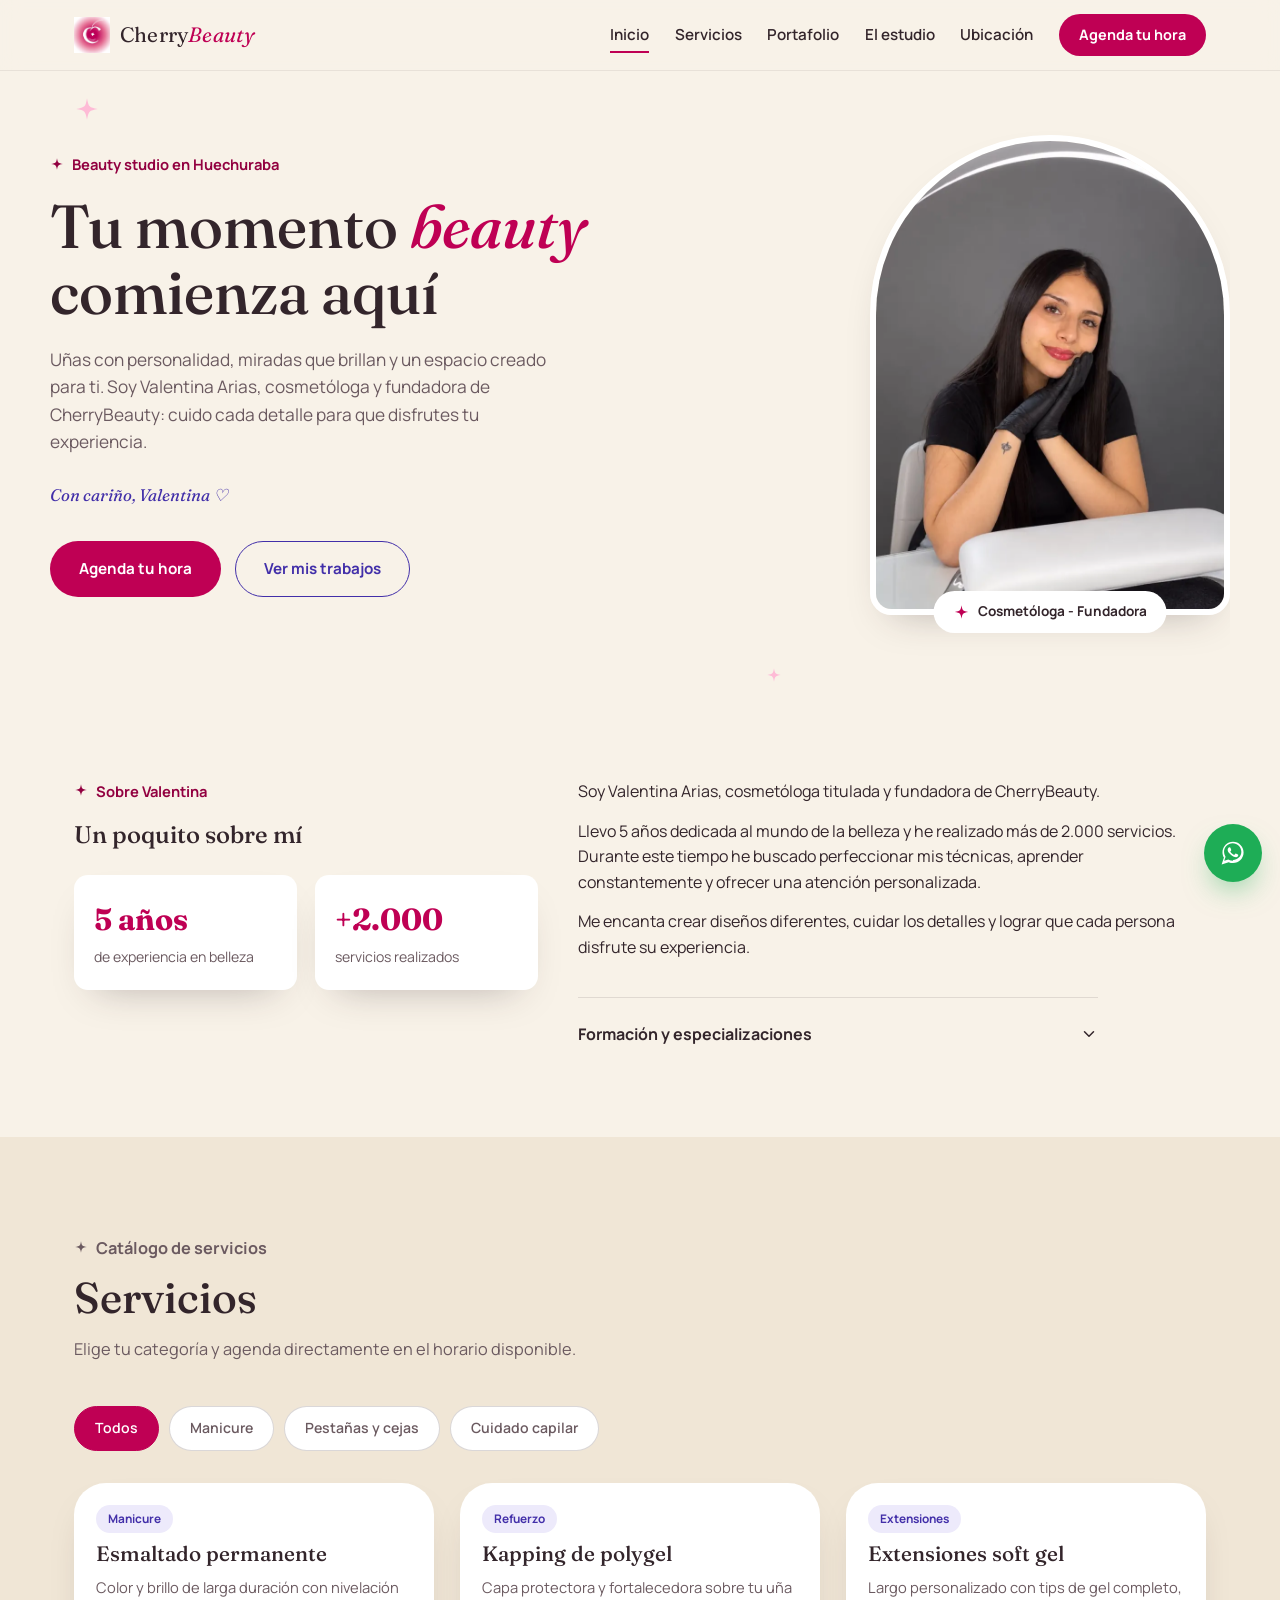
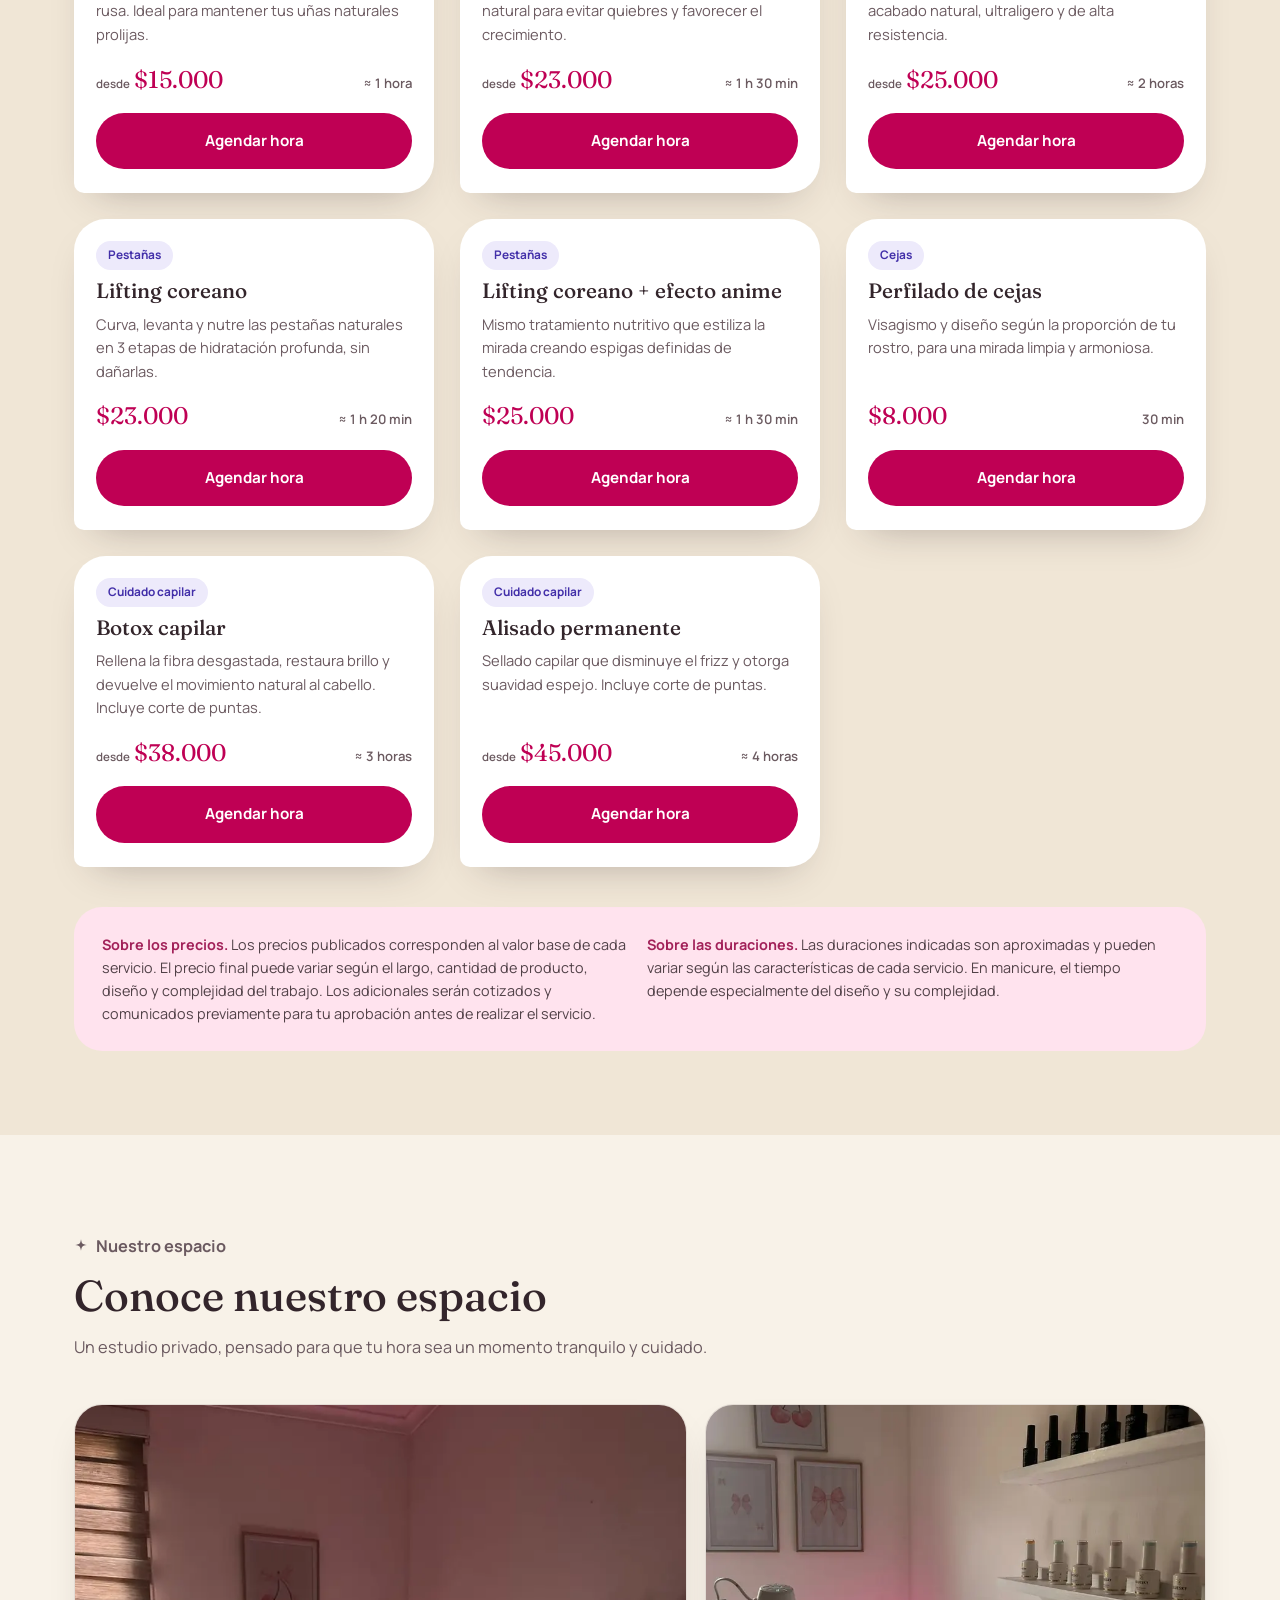
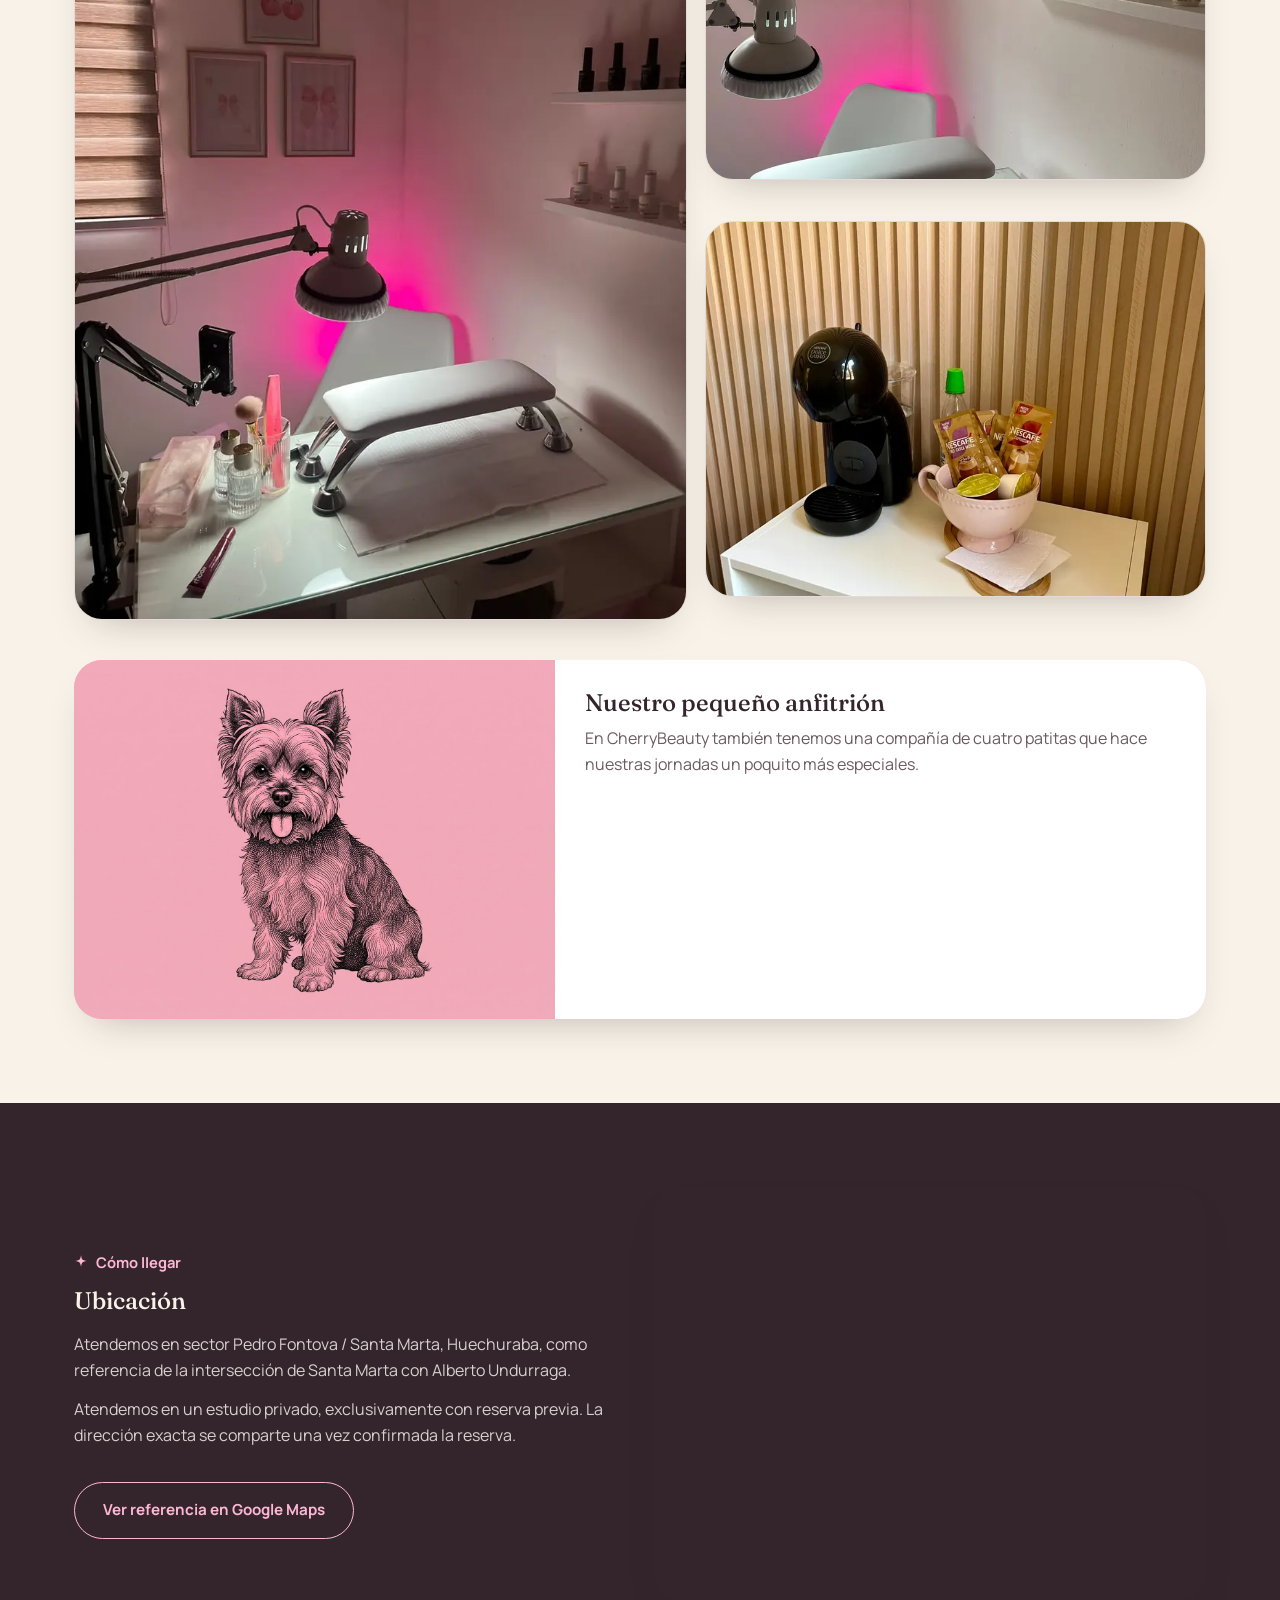
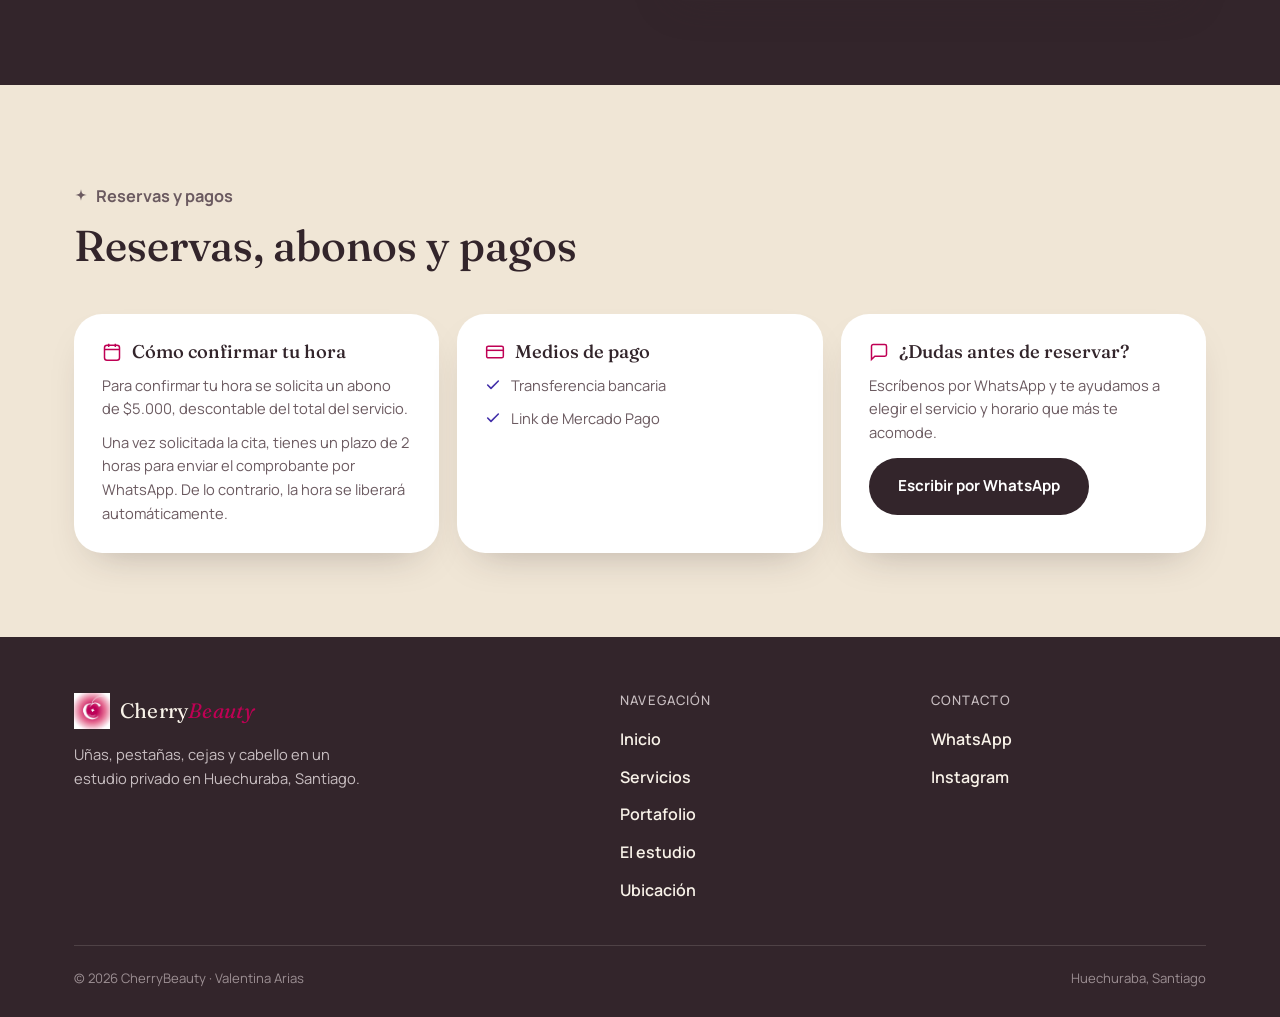
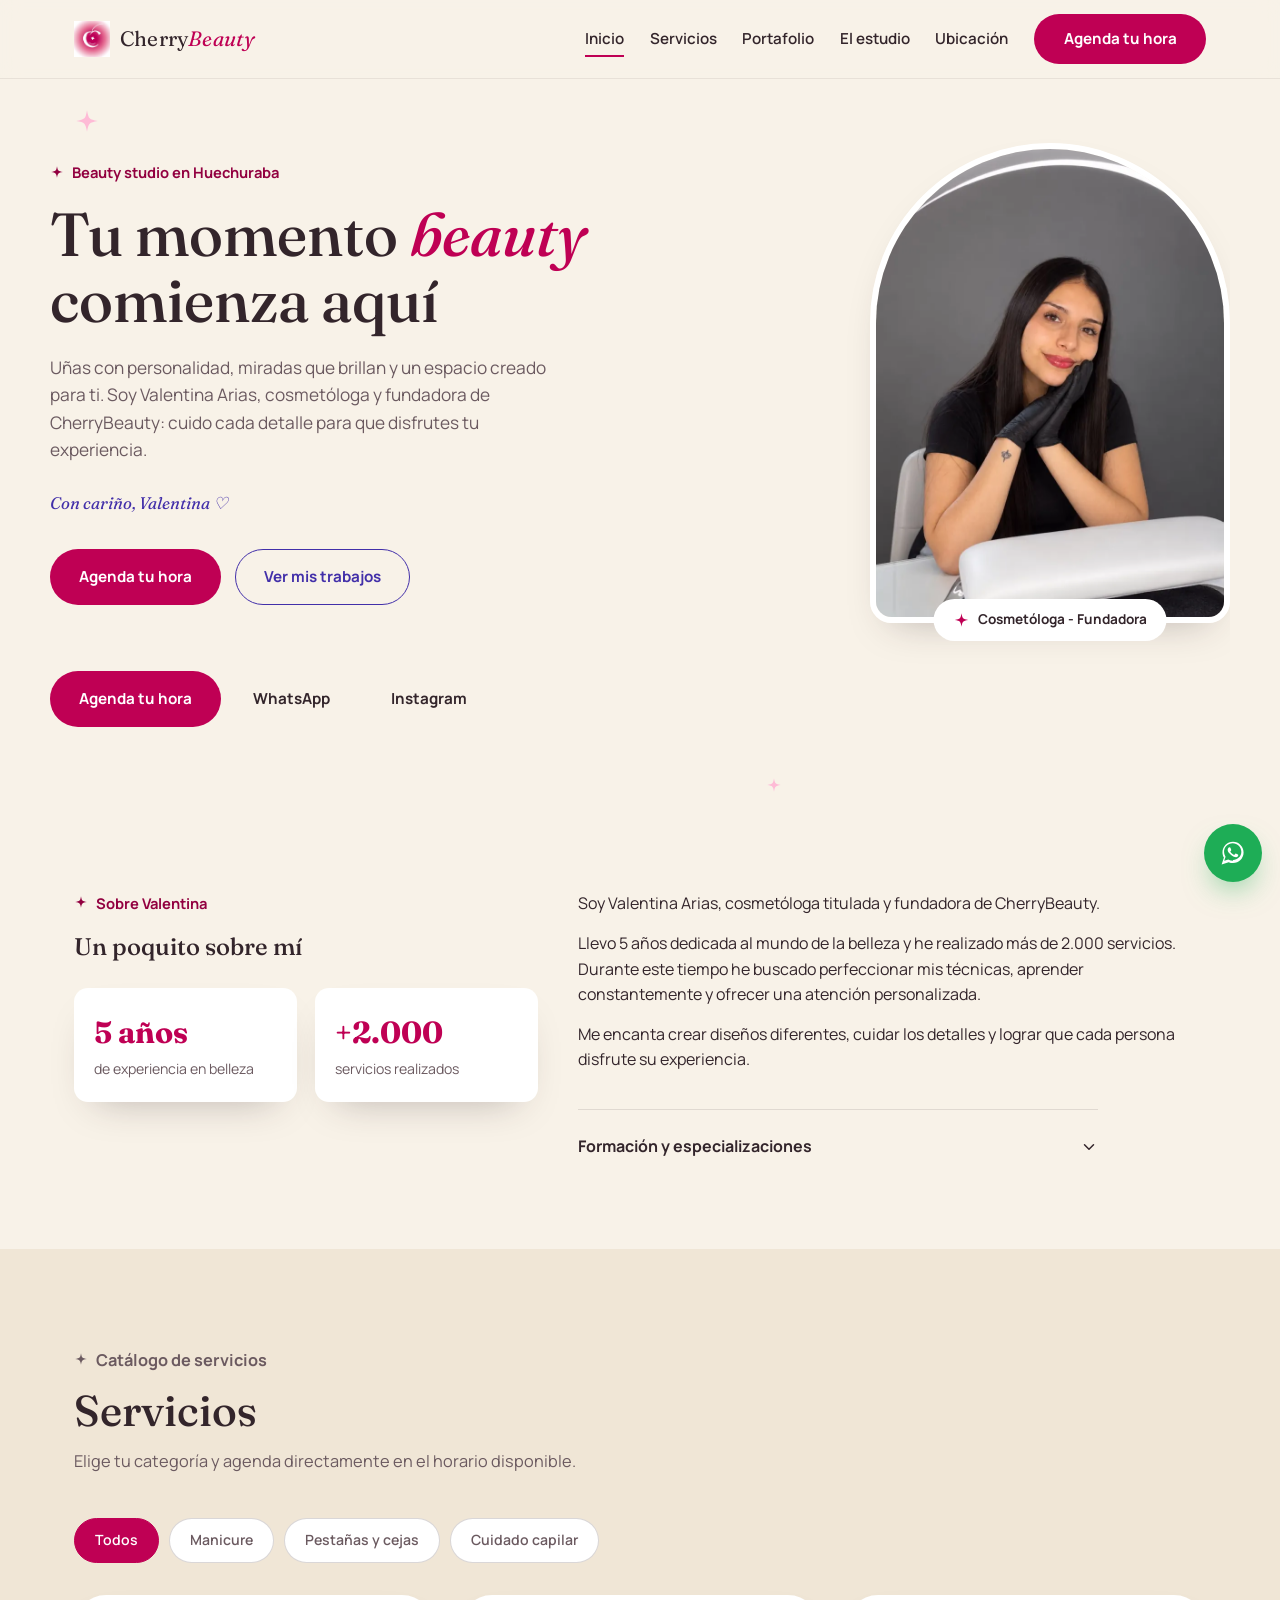
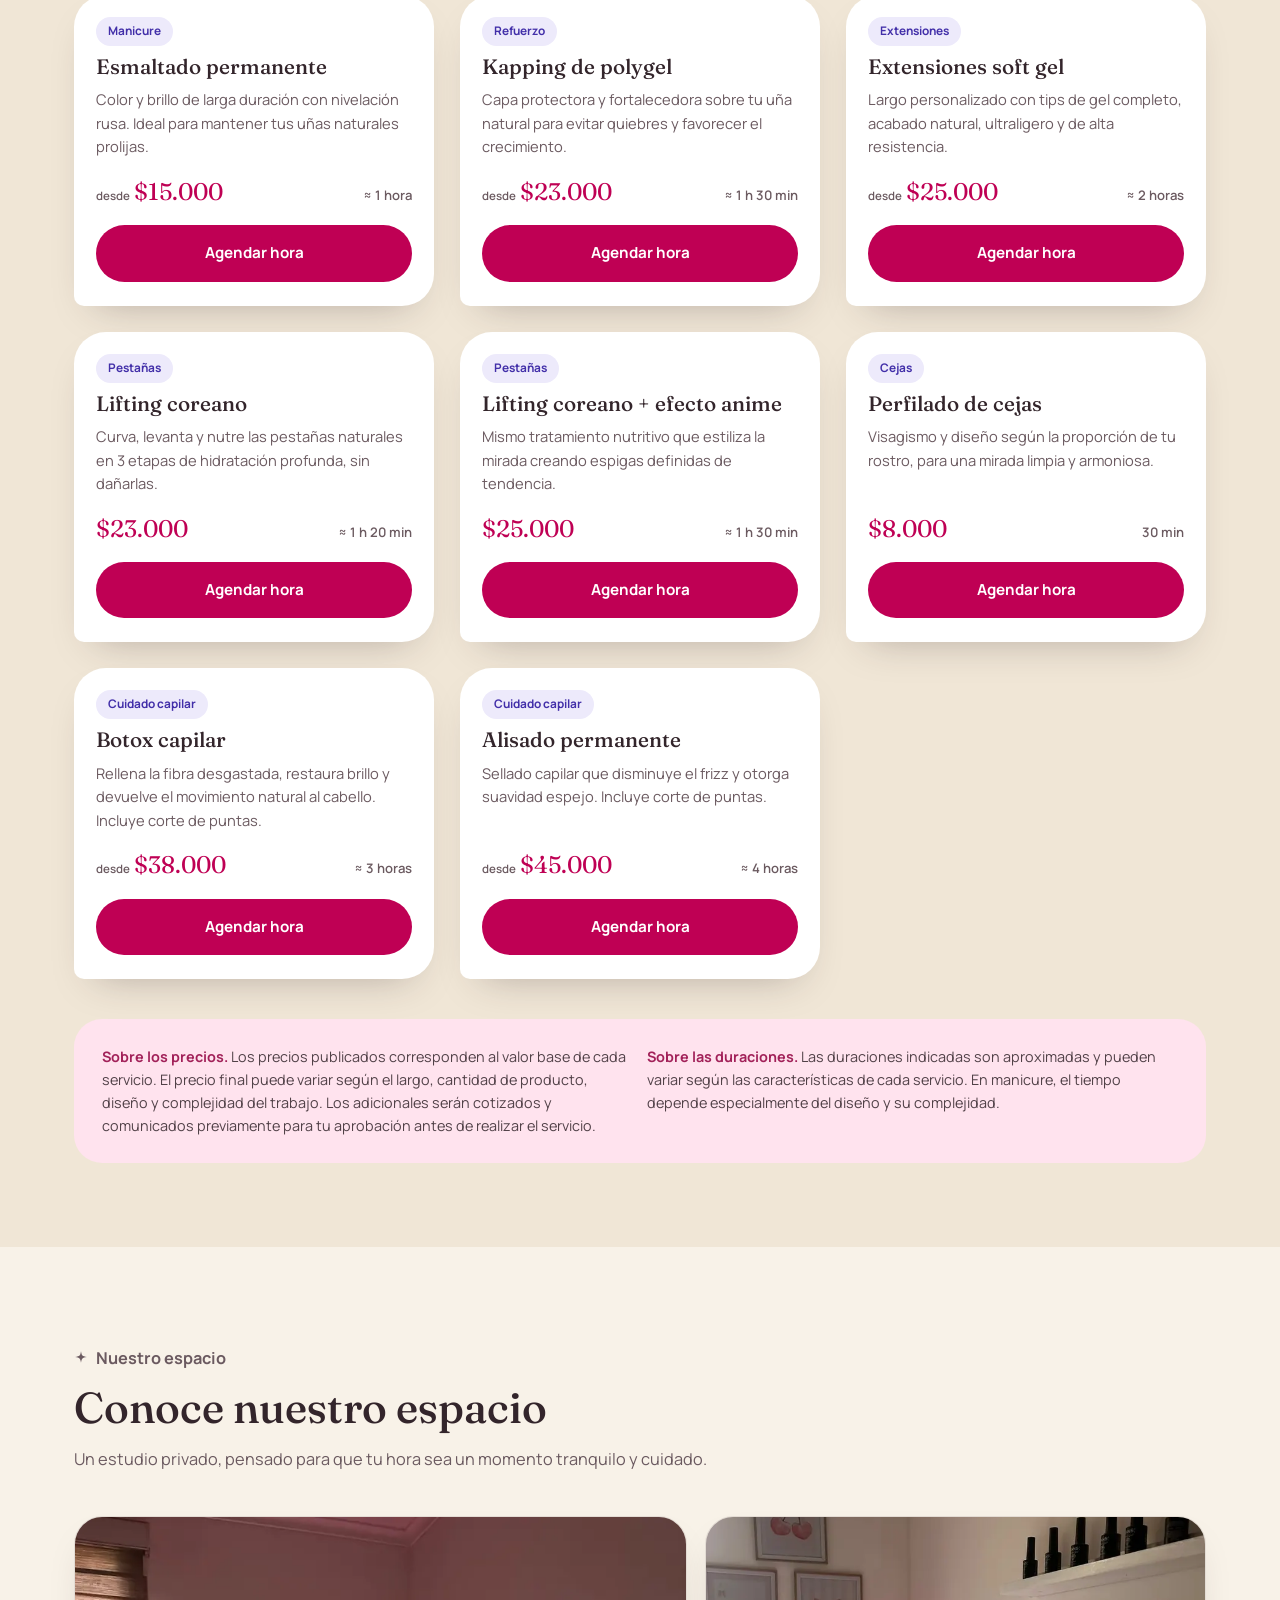
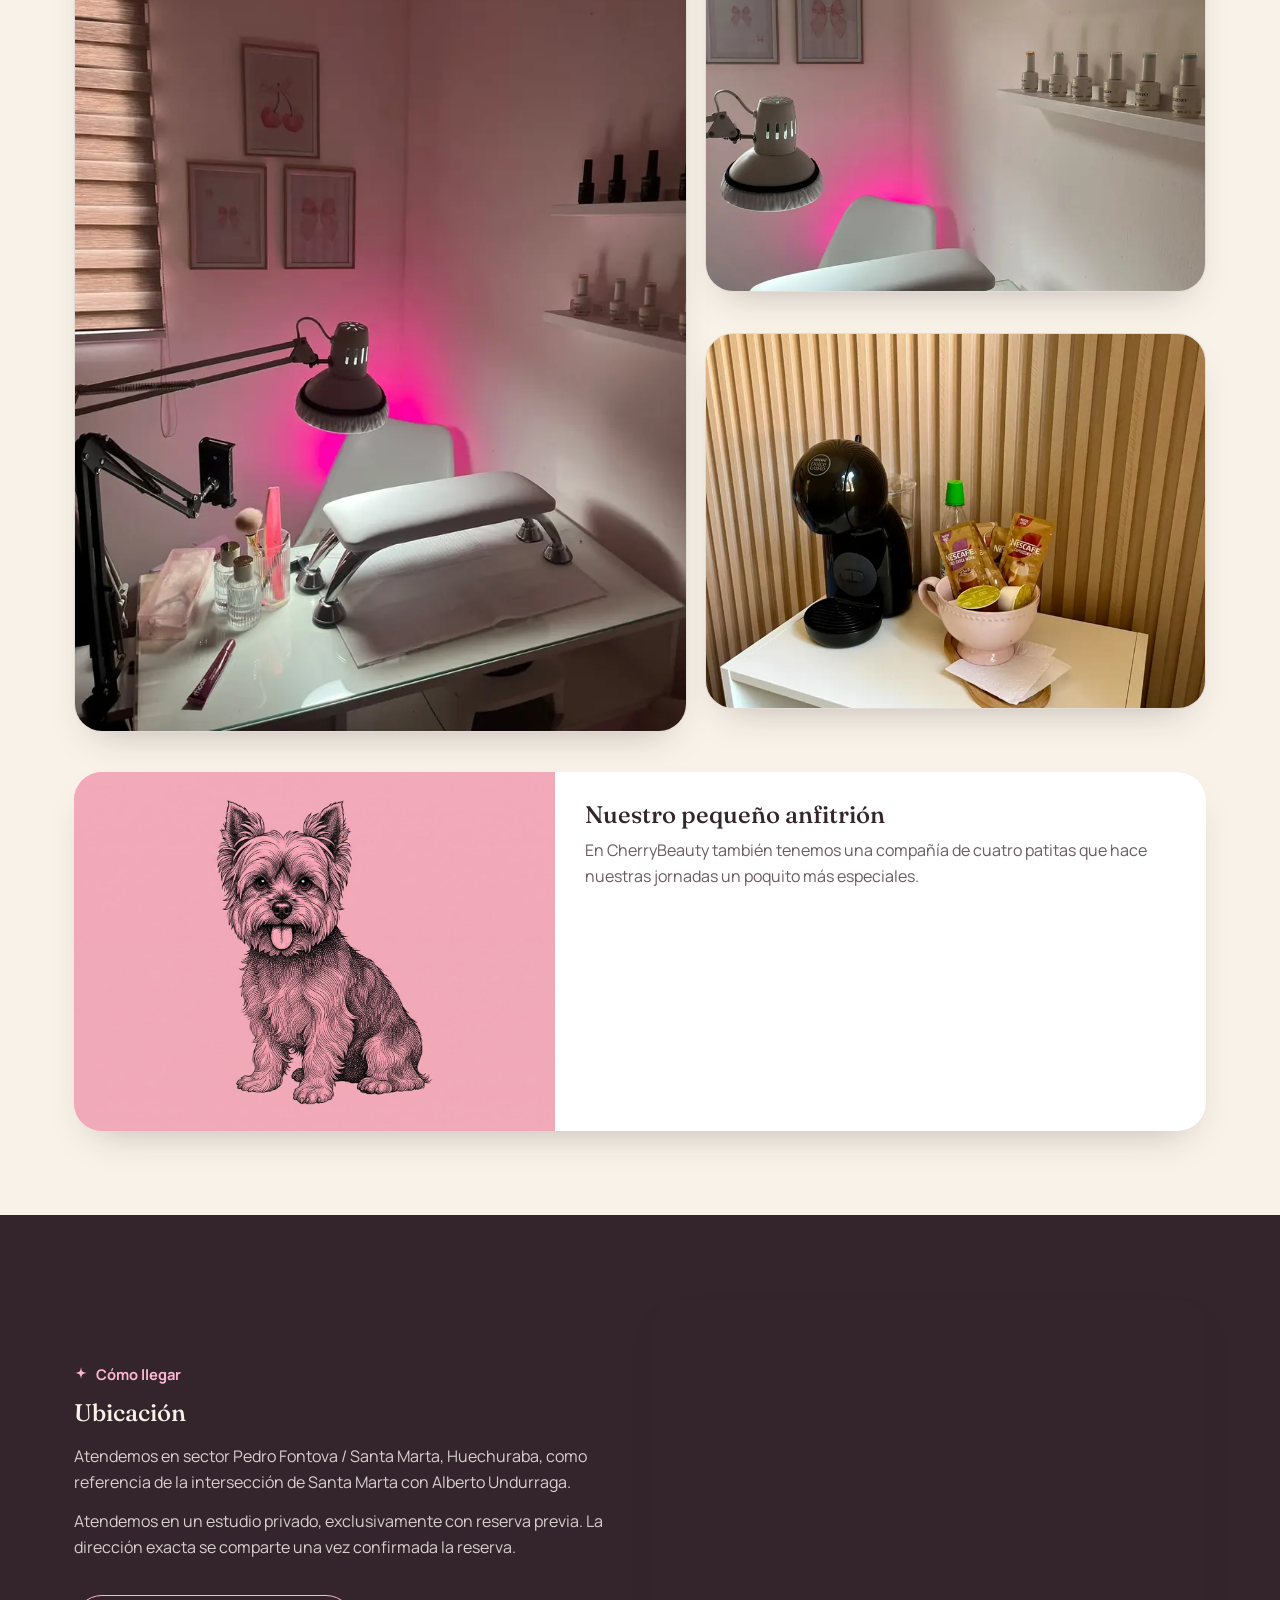
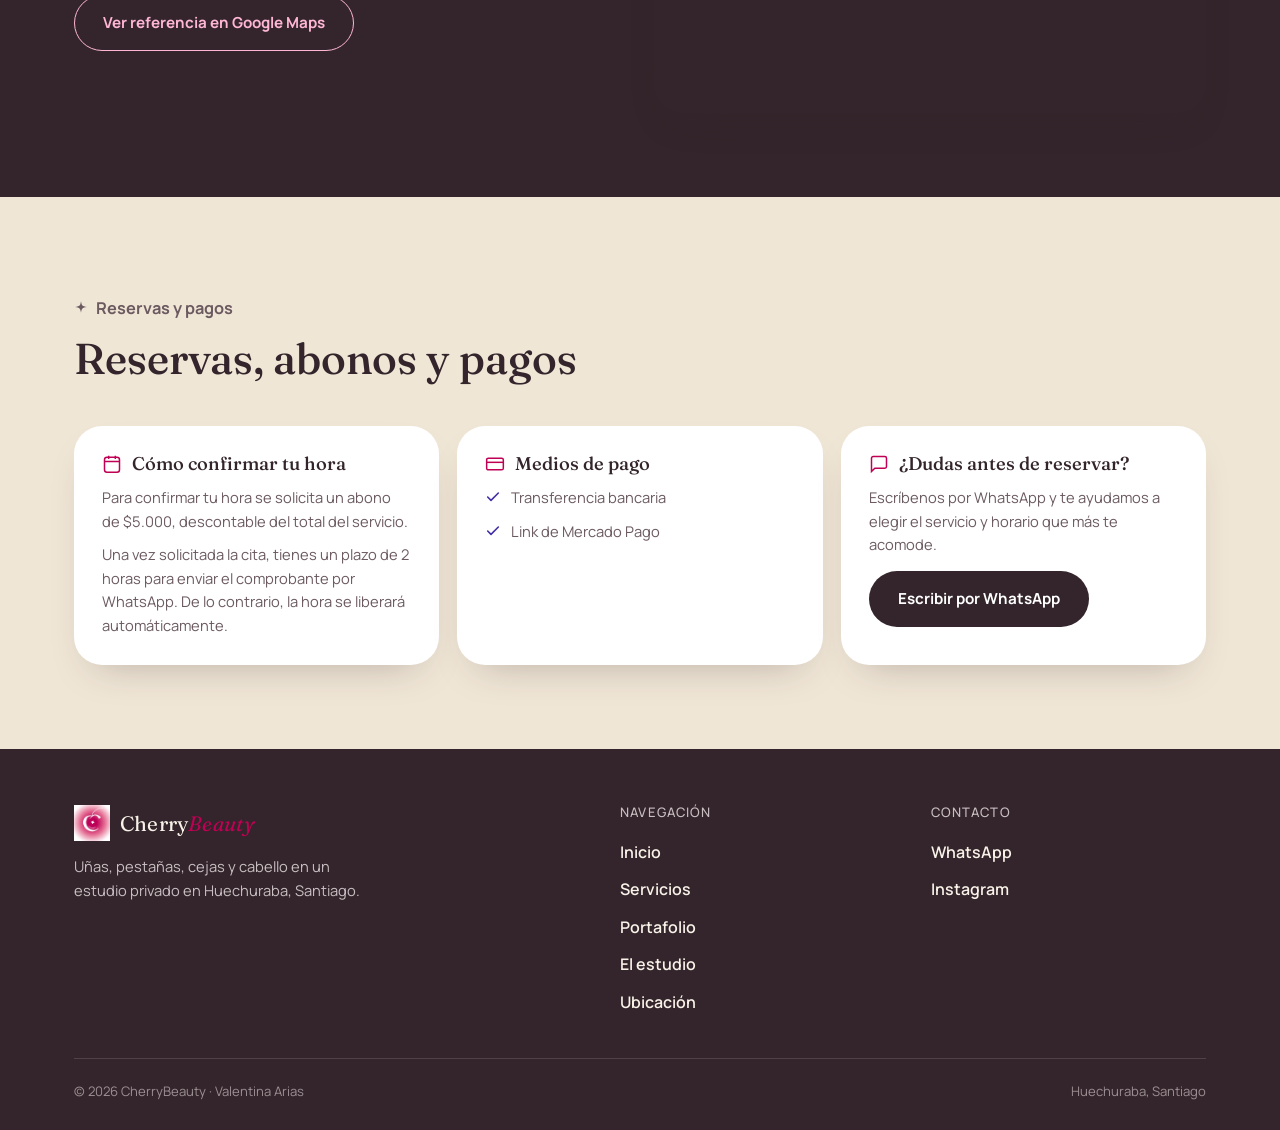
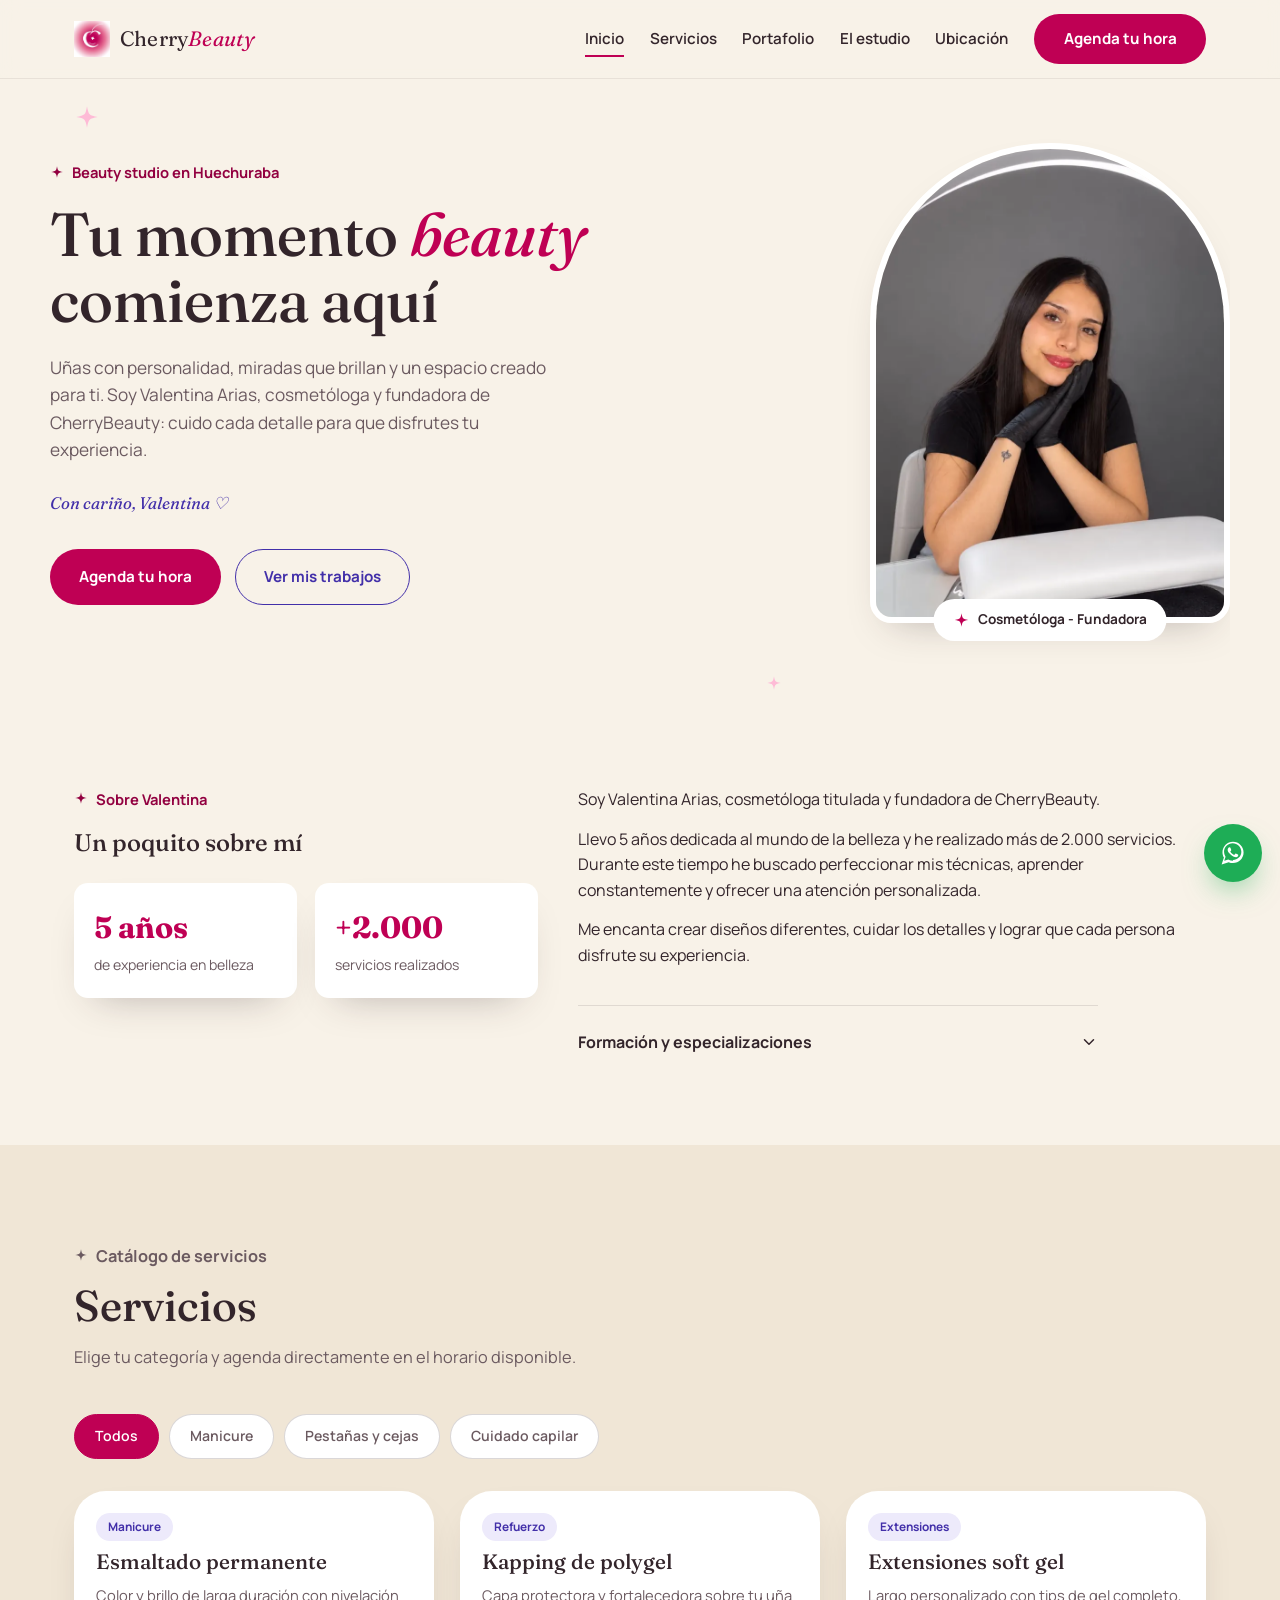
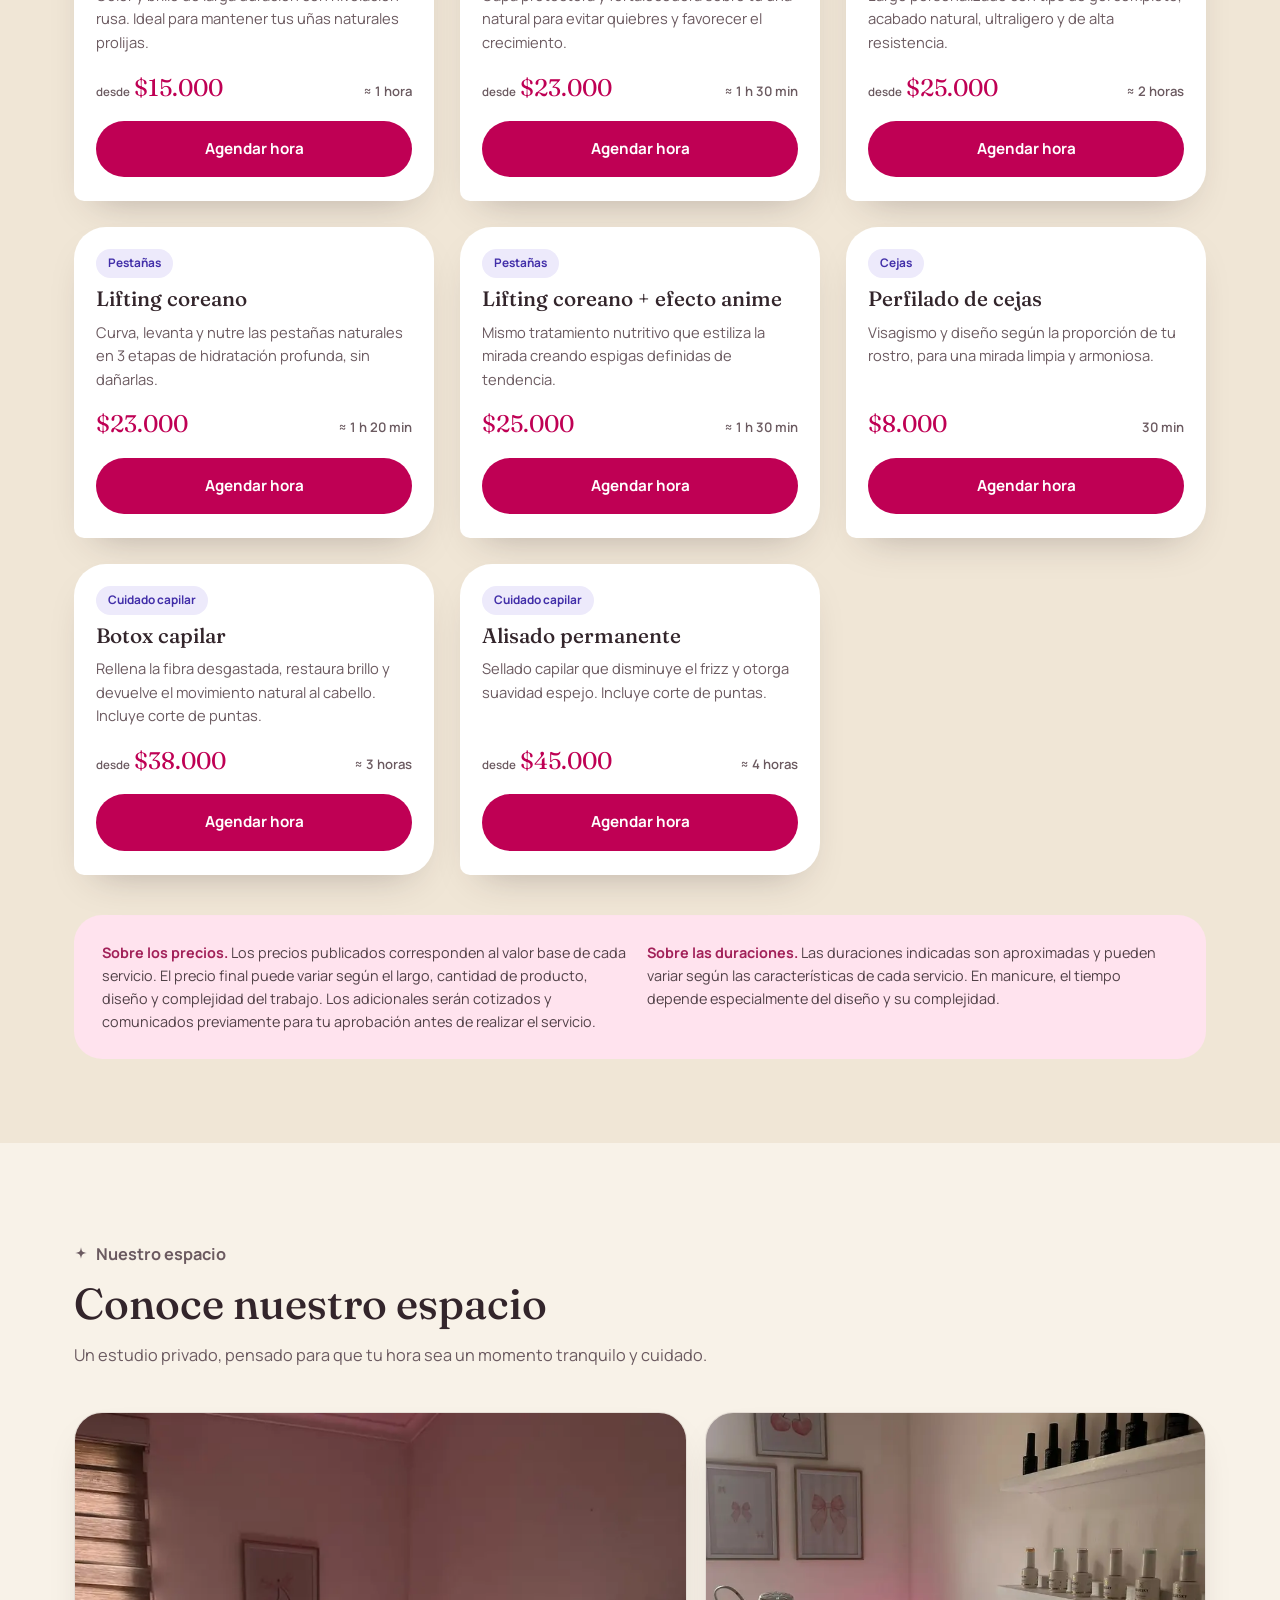
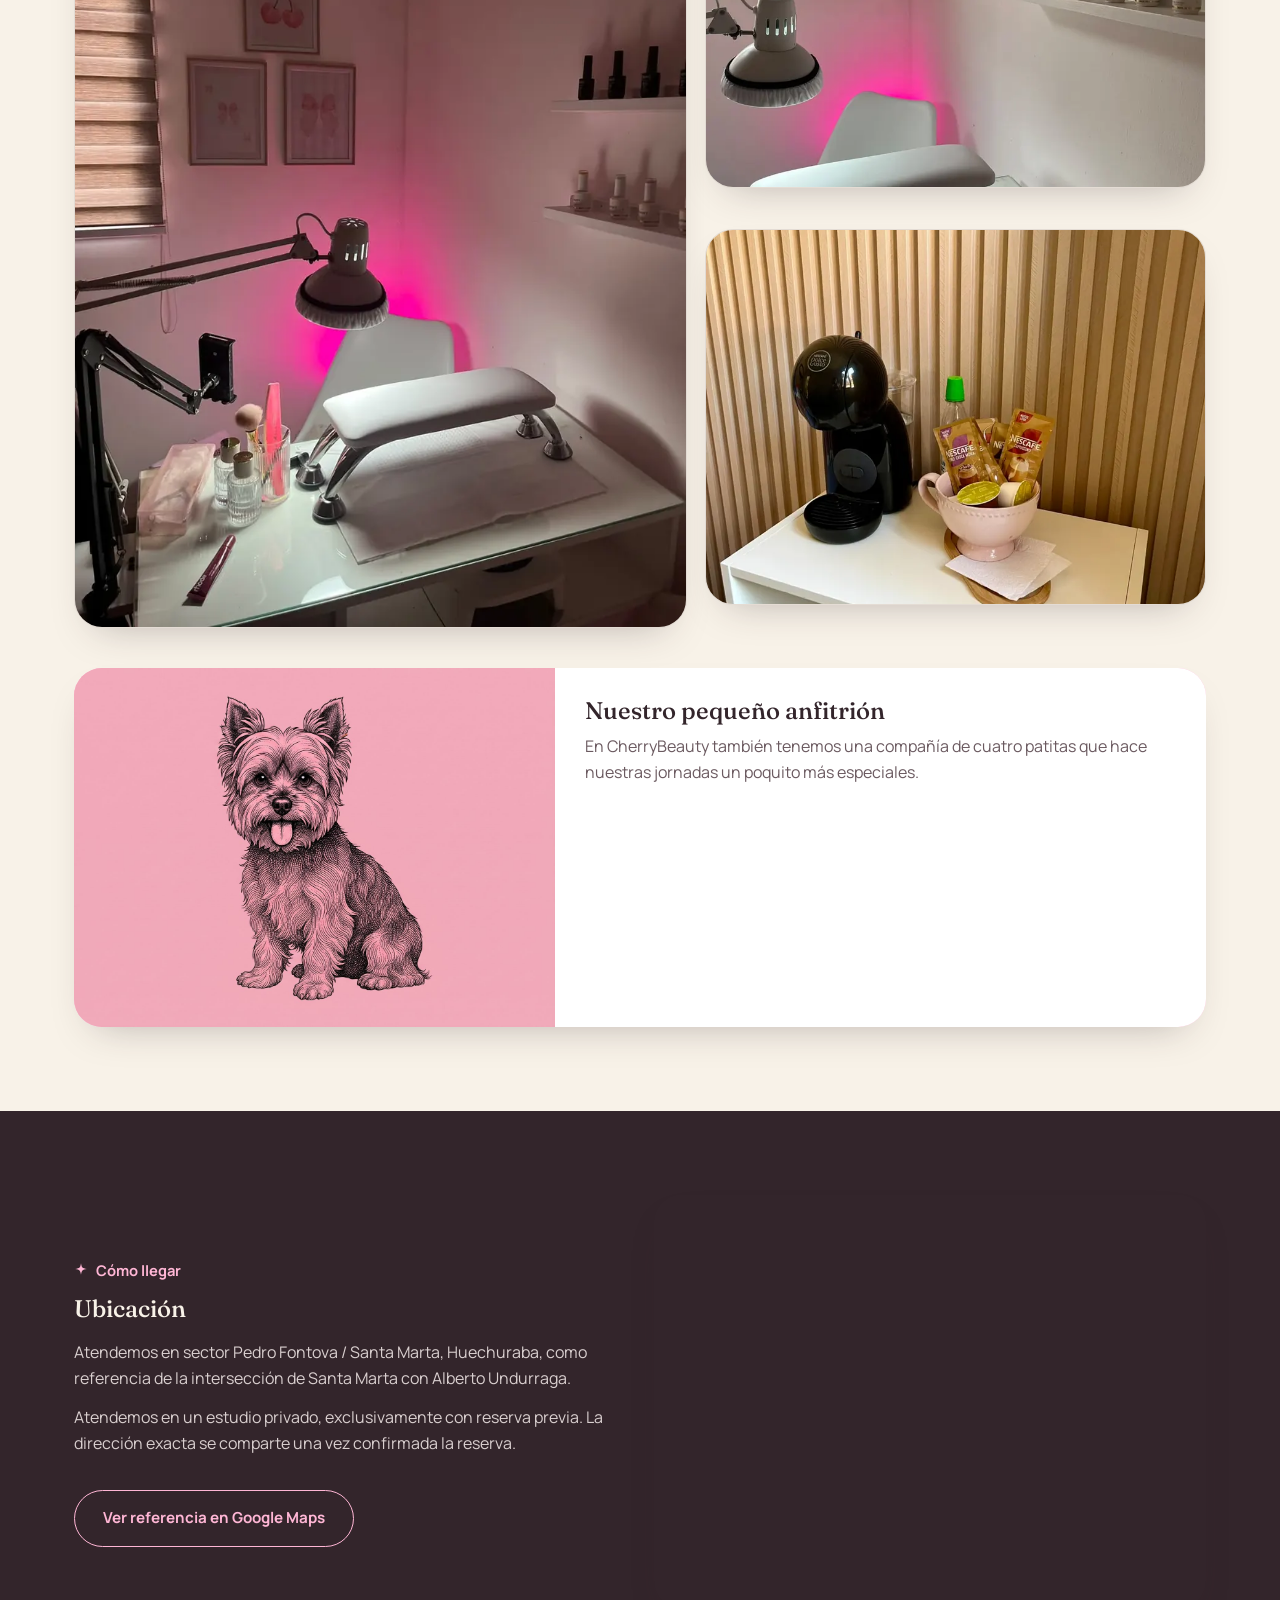
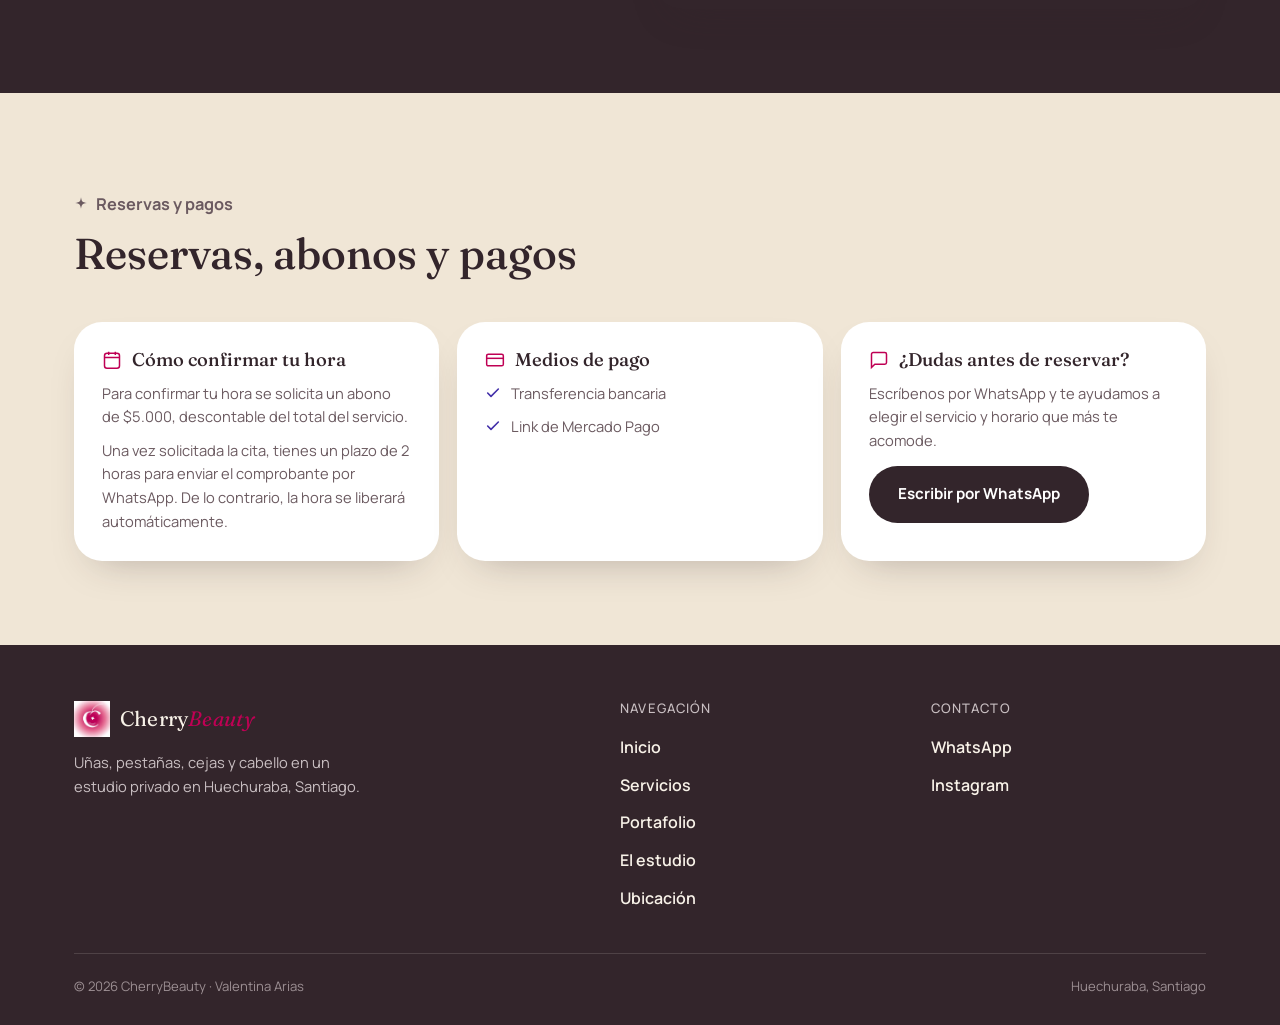
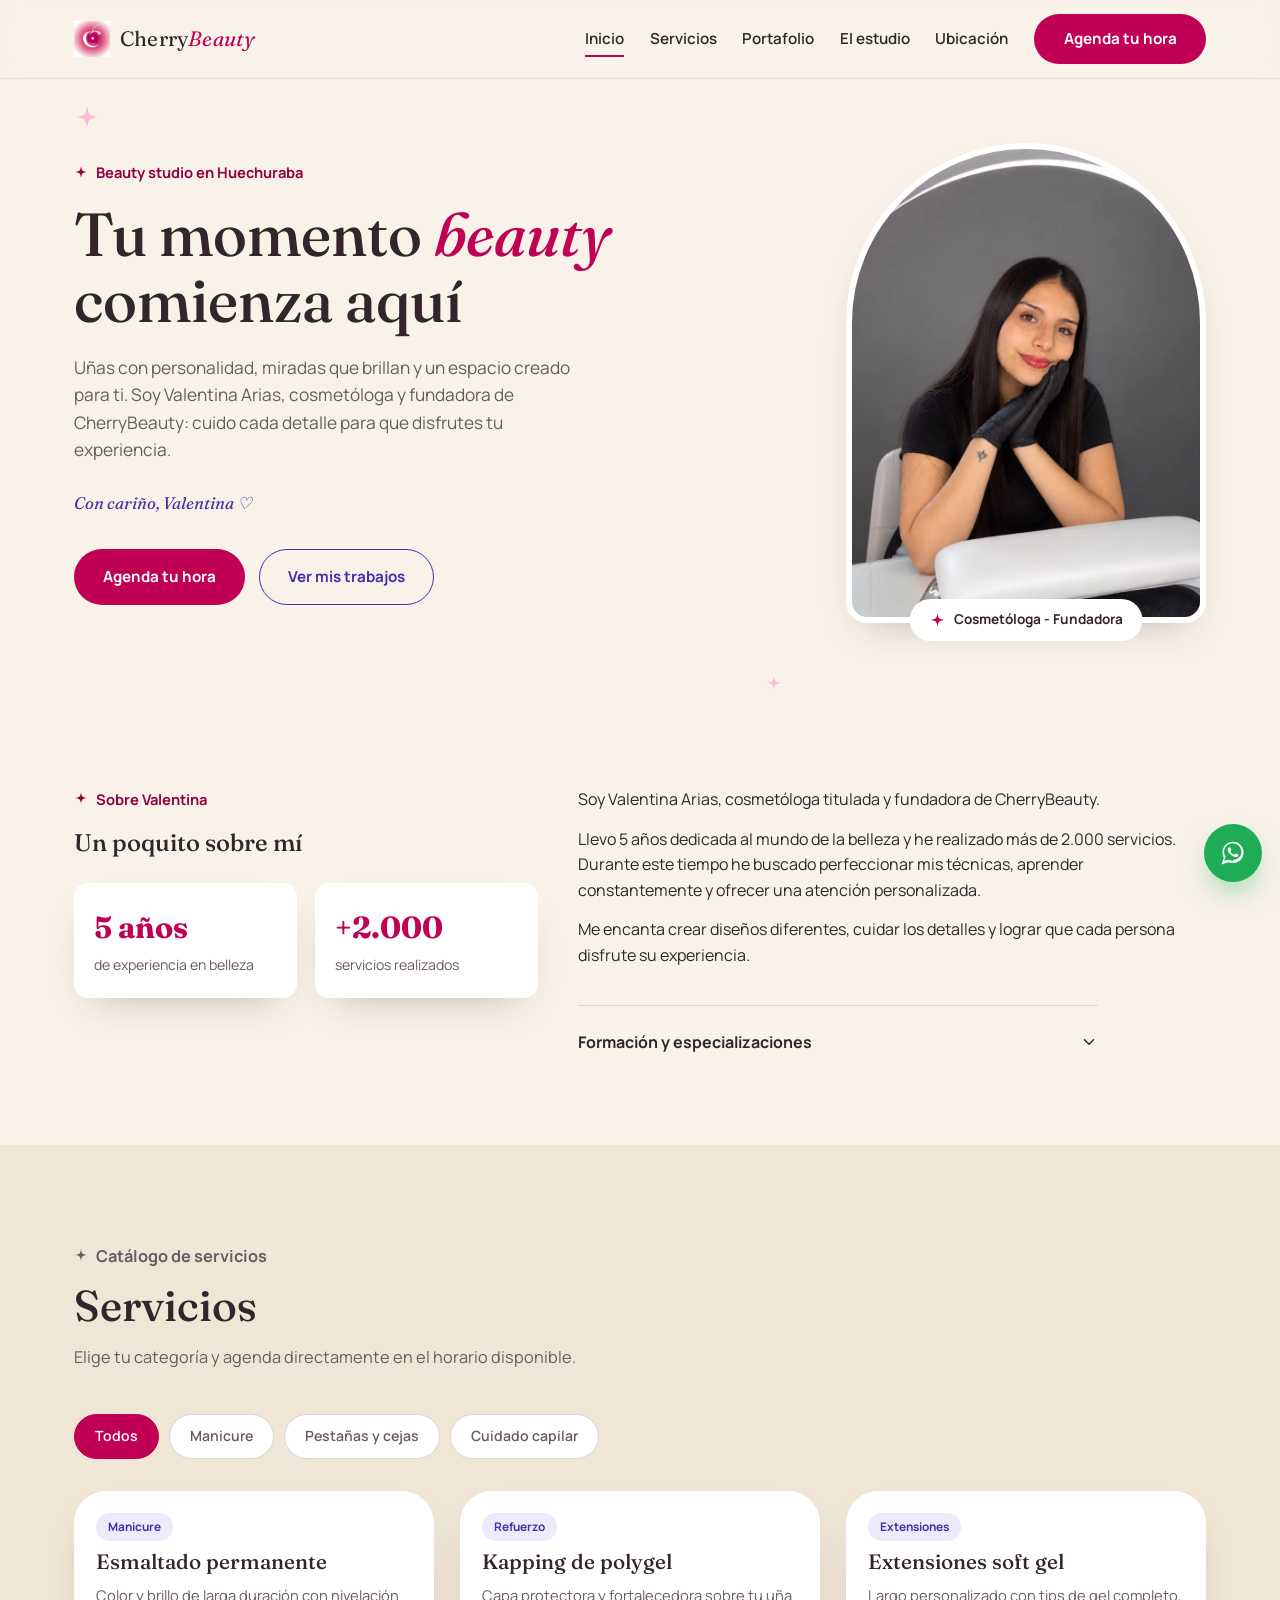
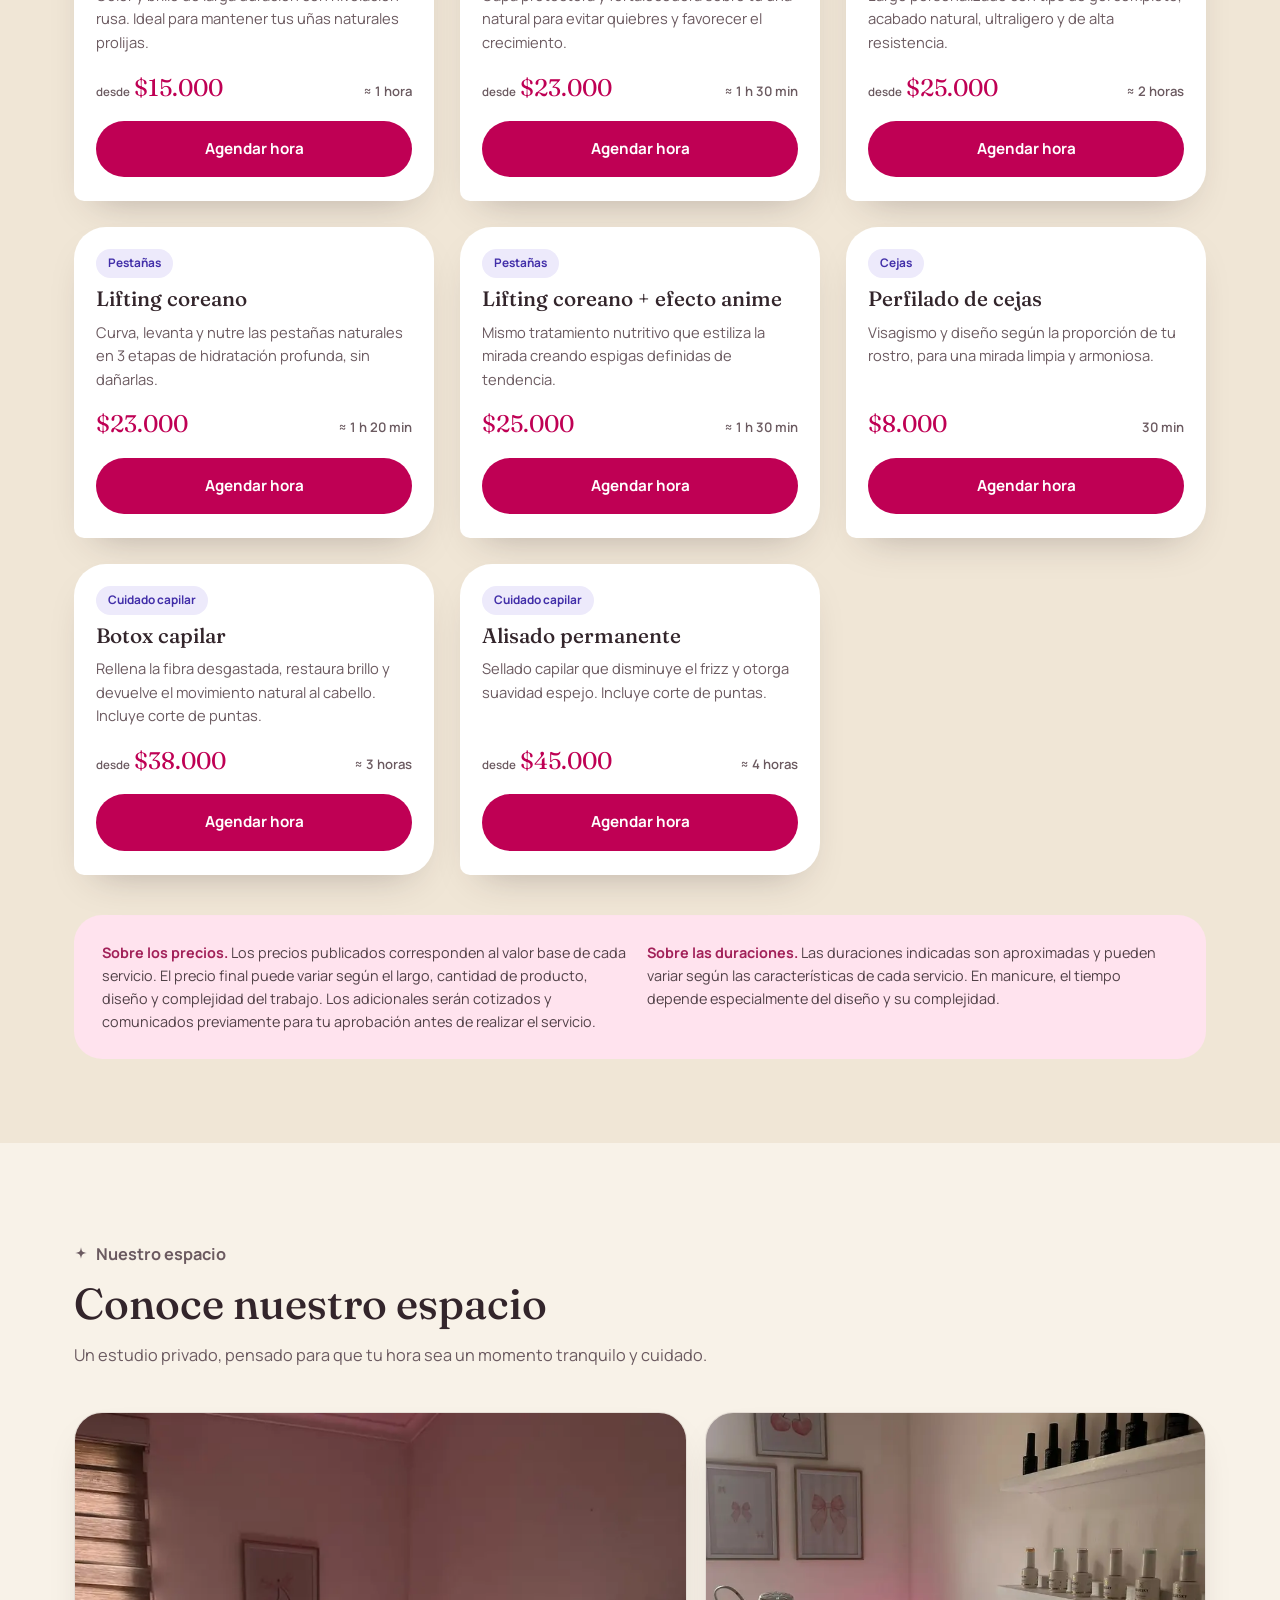
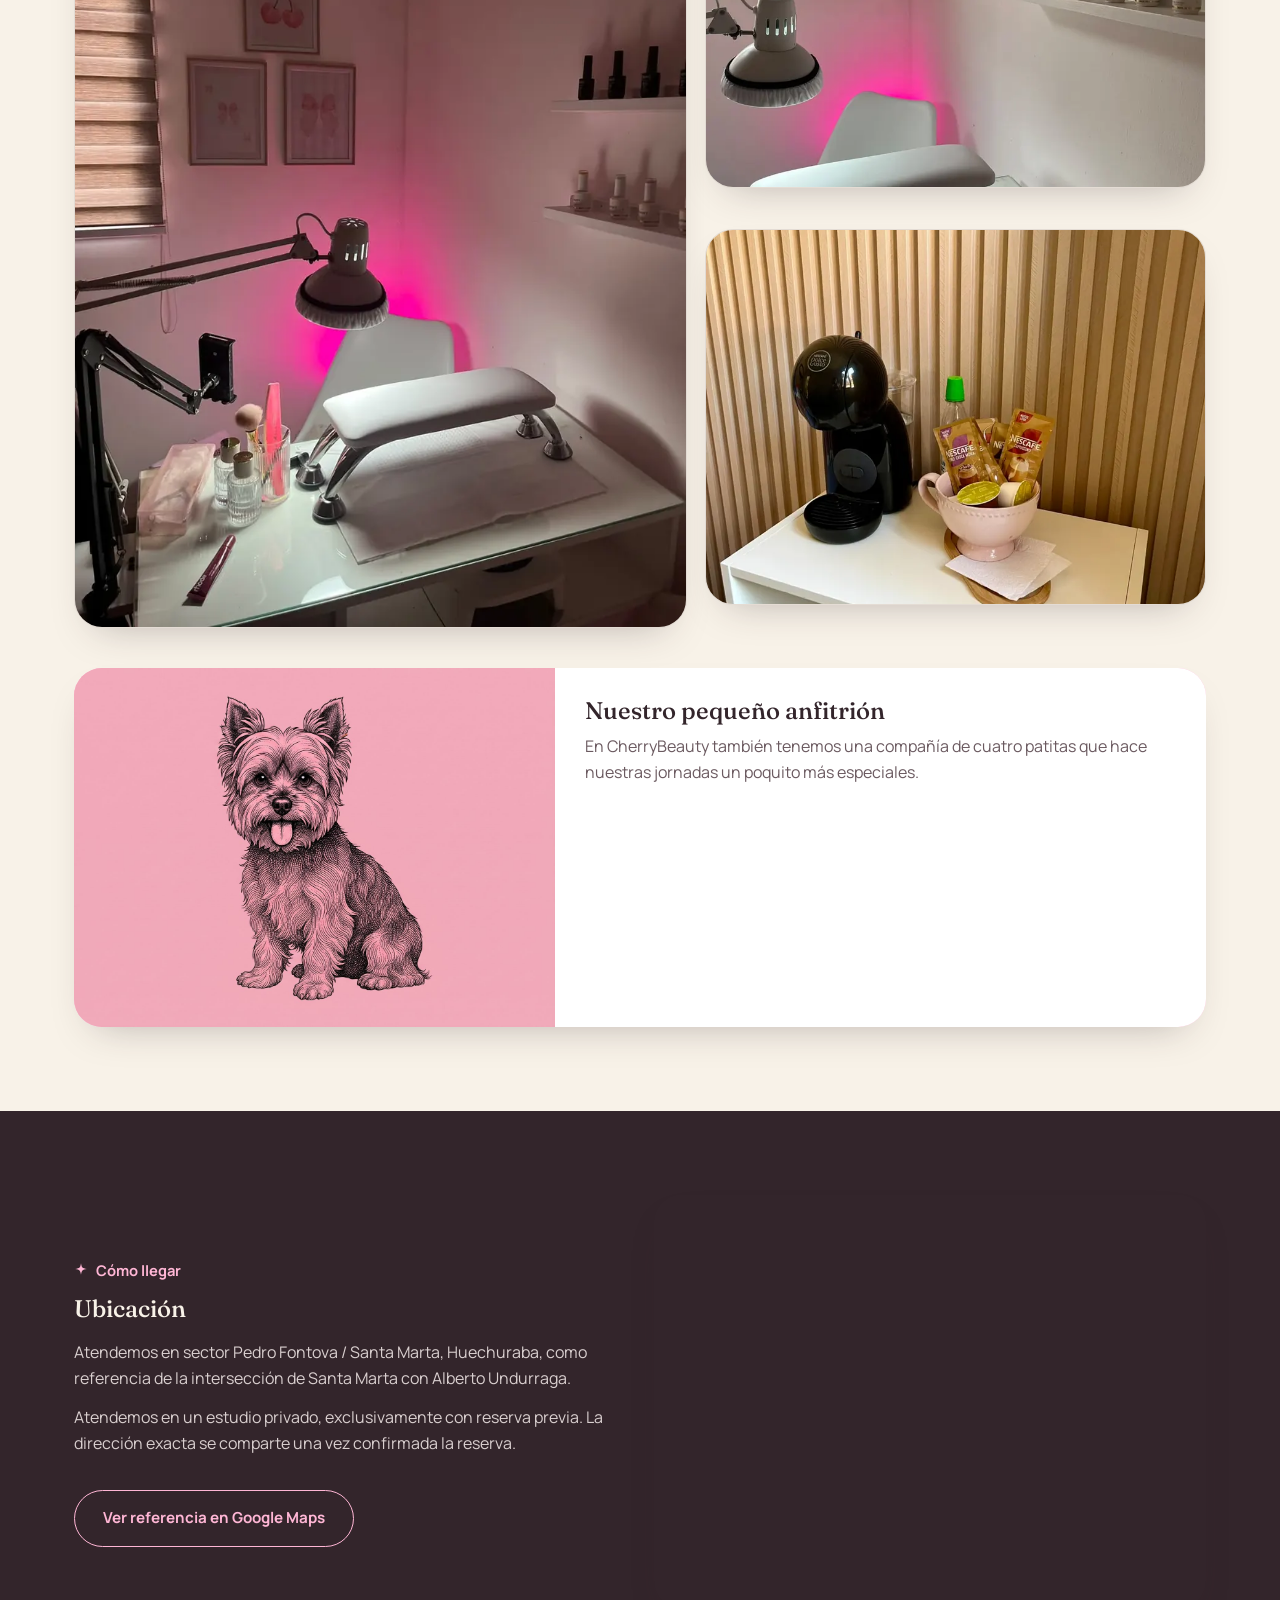
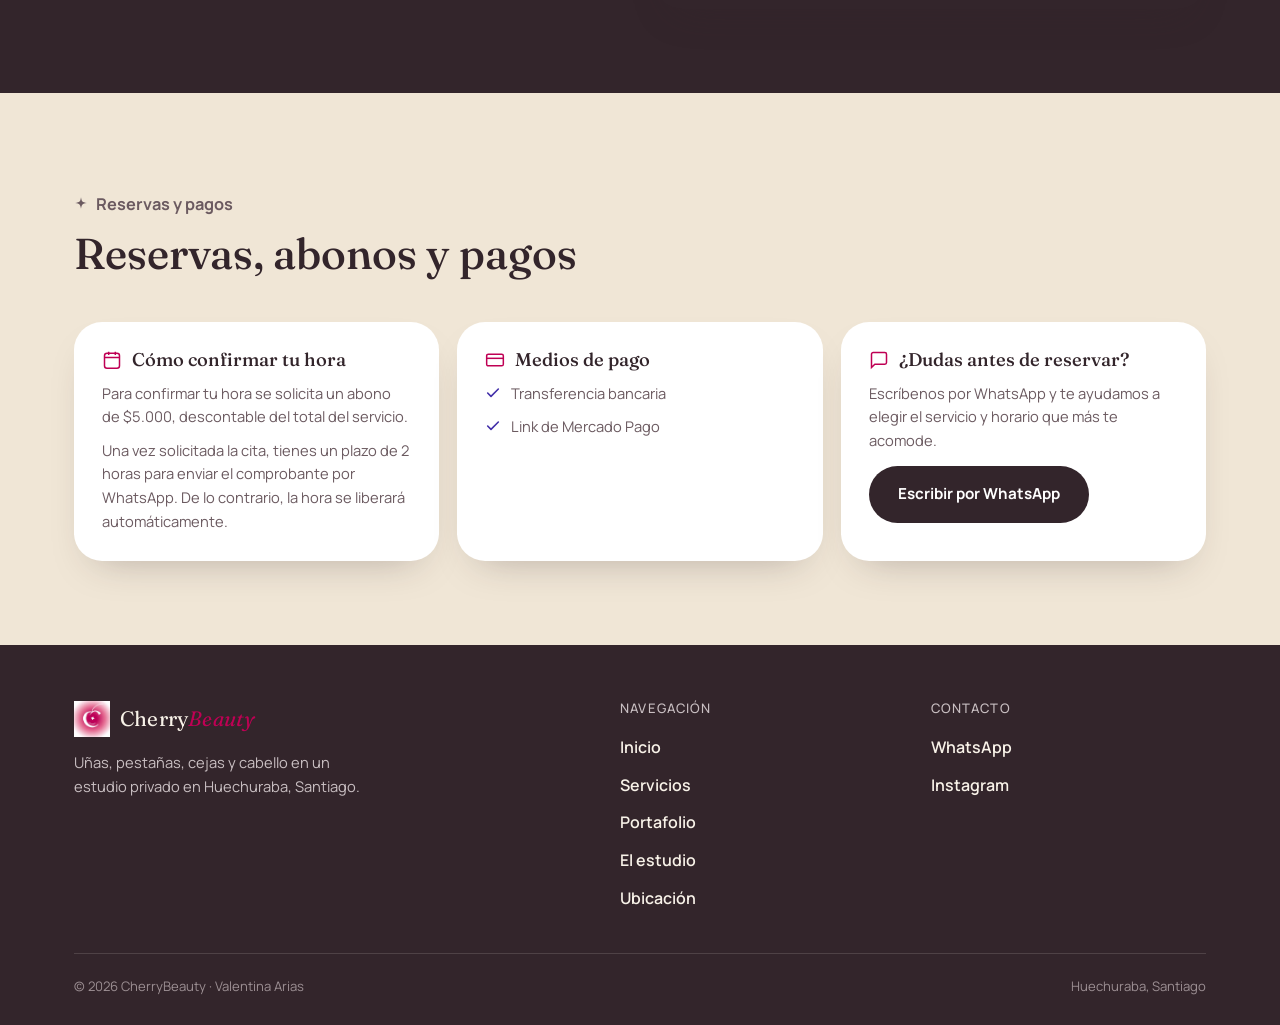
